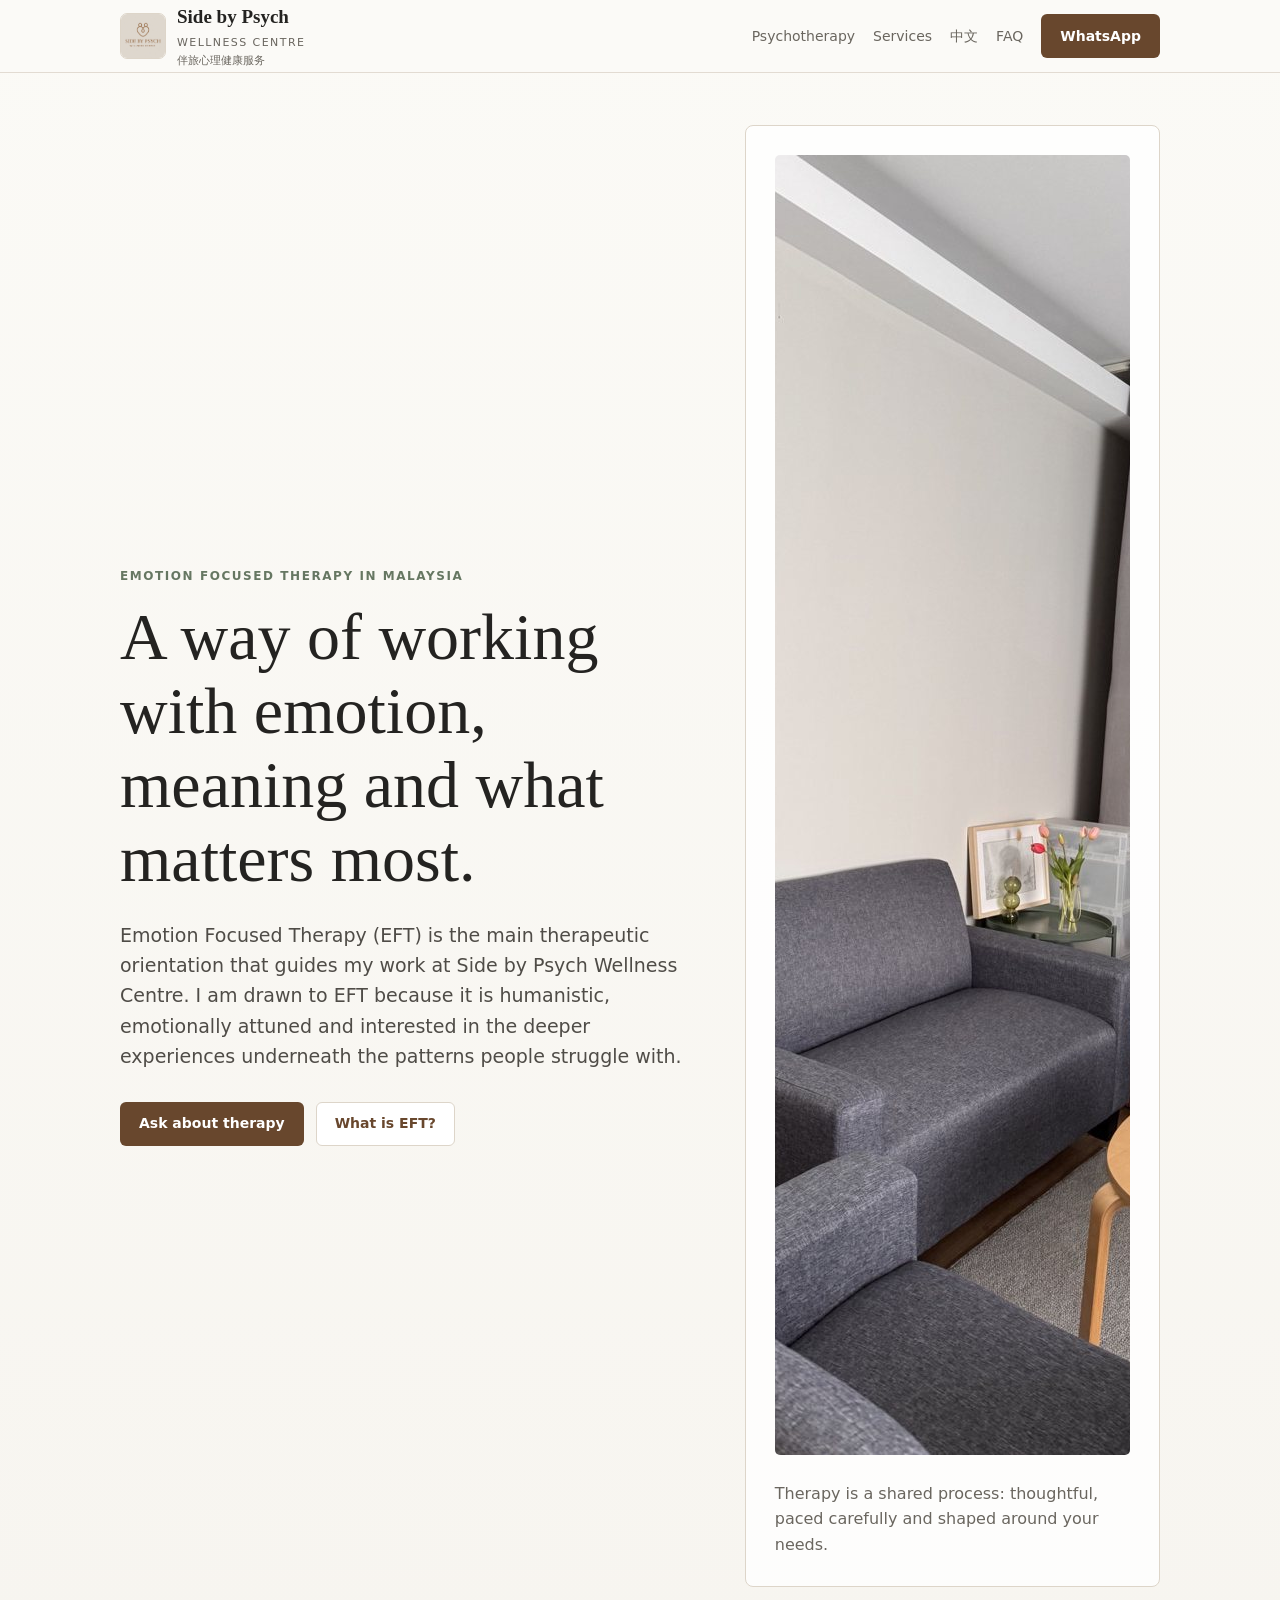
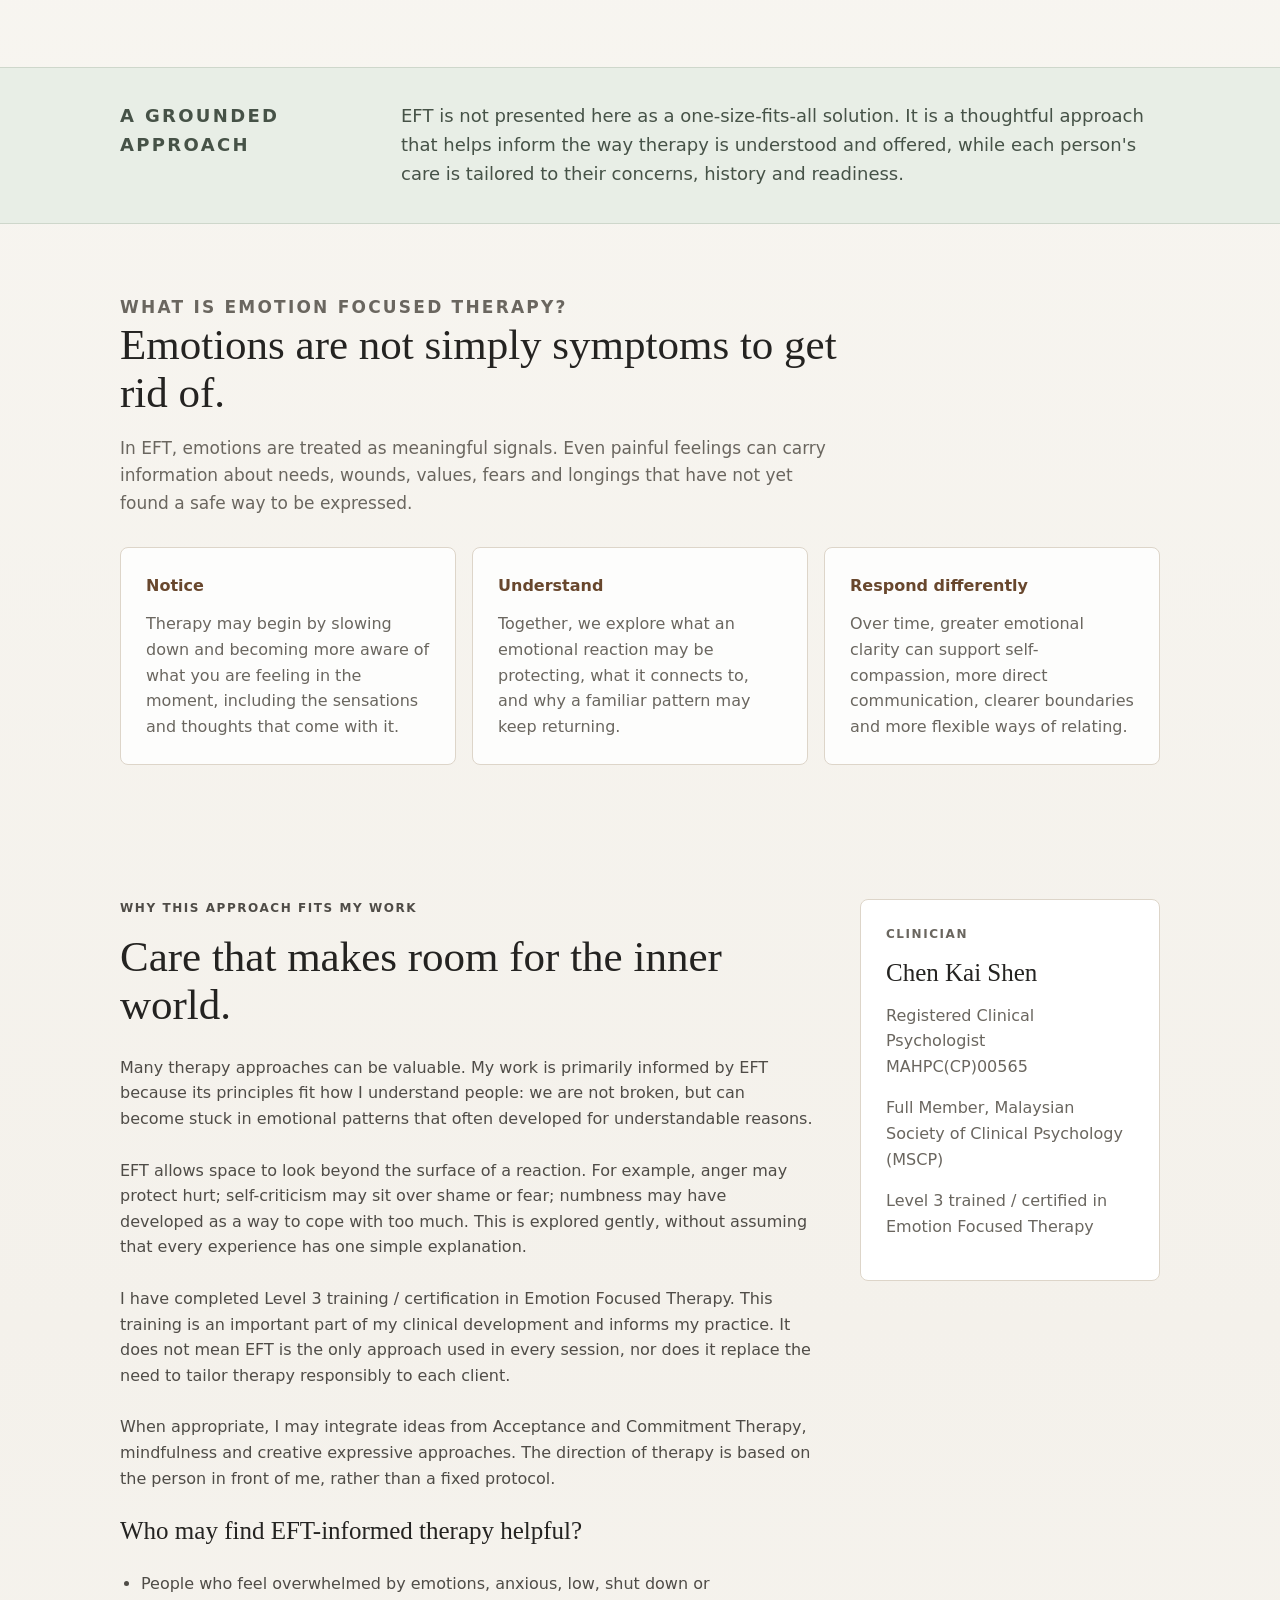
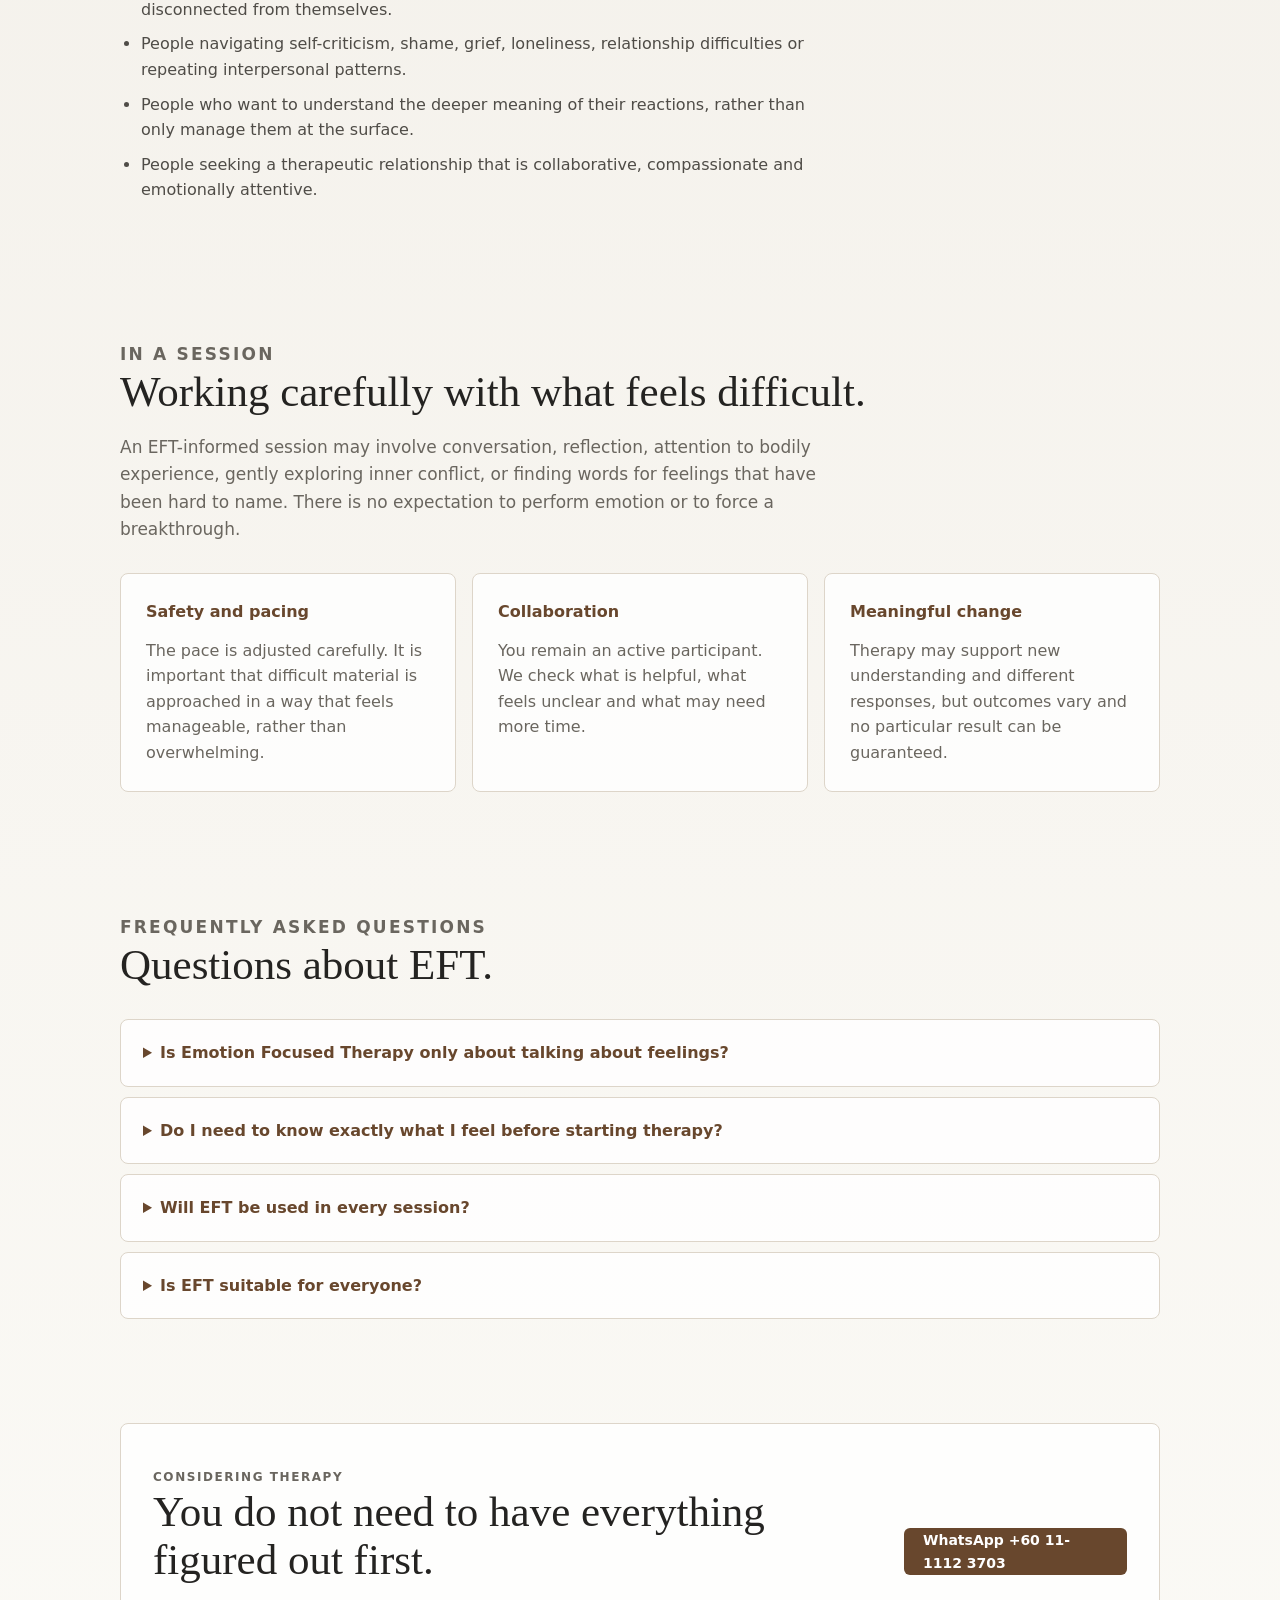
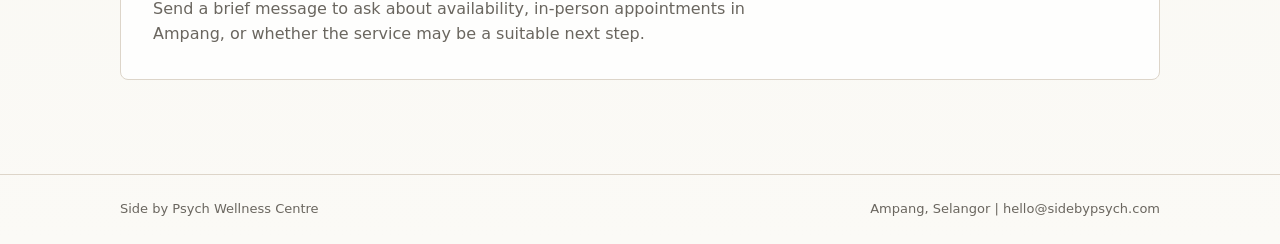
==== emotion-focused-therapy-malaysia.html @ 77bda3b0 "Publish focused EFT and psychotherapy pages" ====
<!doctype html>
<html lang="en-MY">
<head>
  <meta charset="utf-8">
  <meta name="viewport" content="width=device-width, initial-scale=1">
  <title>Emotion Focused Therapy in Malaysia | Side by Psych</title>
  <meta name="description" content="Learn about Emotion Focused Therapy (EFT), the main therapeutic orientation at Side by Psych Wellness Centre in Ampang, Malaysia.">
  <meta name="robots" content="index,follow,max-image-preview:large,max-snippet:-1">
  <link rel="canonical" href="https://sidebypsych.com/emotion-focused-therapy-malaysia.html">
  <link rel="alternate" hreflang="en-MY" href="https://sidebypsych.com/emotion-focused-therapy-malaysia.html">
  <link rel="alternate" hreflang="zh-Hans-MY" href="https://sidebypsych.com/mandarin.html">
  <link rel="alternate" hreflang="x-default" href="https://sidebypsych.com/emotion-focused-therapy-malaysia.html">
  <link rel="icon" type="image/png" sizes="32x32" href="/assets/favicon-32.png">
  <link rel="stylesheet" href="/assets/resource-pages.css">
  <meta property="og:type" content="website">
  <meta property="og:title" content="Emotion Focused Therapy in Malaysia | Side by Psych">
  <meta property="og:description" content="A client-friendly introduction to Emotion Focused Therapy at Side by Psych Wellness Centre.">
  <meta property="og:url" content="https://sidebypsych.com/emotion-focused-therapy-malaysia.html">
  <meta property="og:image" content="https://sidebypsych.com/assets/therapy-room.jpg">
  <script type="application/ld+json">
  {"@context":"https://schema.org","@type":"WebPage","name":"Emotion Focused Therapy in Malaysia | Side by Psych","url":"https://sidebypsych.com/emotion-focused-therapy-malaysia.html","about":{"@type":"Thing","name":"Emotion Focused Therapy"},"author":{"@type":"Person","name":"Chen Kai Shen","jobTitle":"Registered Clinical Psychologist"},"publisher":{"@id":"https://sidebypsych.com/#business"}}
  </script>
</head>
<body>
  <header class="site-header"><nav class="nav" aria-label="Main navigation"><a class="brand" href="/" aria-label="Side by Psych Wellness Centre home"><img src="/assets/logo.jpg" alt="Side by Psych Wellness Centre logo" width="900" height="900"><span class="brand-copy"><strong>Side by Psych</strong><span>Wellness Centre</span><em>伴旅心理健康服务</em></span></a><div class="nav-links"><a href="/psychotherapy-ampang.html">Psychotherapy</a><a href="/">Services</a><a class="language-link" href="/mandarin.html" lang="zh-Hans">中文</a><a href="#faq">FAQ</a><a class="button button-primary" href="https://wa.me/601111123703">WhatsApp</a></div></nav></header>
  <main>
    <section class="section hero"><div><p class="eyebrow">Emotion Focused Therapy in Malaysia</p><h1>A way of working with emotion, meaning and what matters most.</h1><p class="lead">Emotion Focused Therapy (EFT) is the main therapeutic orientation that guides my work at Side by Psych Wellness Centre. I am drawn to EFT because it is humanistic, emotionally attuned and interested in the deeper experiences underneath the patterns people struggle with.</p><div class="hero-actions"><a class="button button-primary" href="https://wa.me/601111123703">Ask about therapy</a><a class="button button-secondary" href="#what-is-eft">What is EFT?</a></div></div><aside class="hero-card"><img src="/assets/therapy-room.jpg" alt="Private room for Emotion Focused Therapy appointments in Ampang" width="975" height="1300"><p>Therapy is a shared process: thoughtful, paced carefully and shaped around your needs.</p></aside></section>
    <section class="band"><div class="band-inner"><p class="eyebrow">A grounded approach</p><p>EFT is not presented here as a one-size-fits-all solution. It is a thoughtful approach that helps inform the way therapy is understood and offered, while each person's care is tailored to their concerns, history and readiness.</p></div></section>
    <section class="section" id="what-is-eft"><div class="section-head"><p class="eyebrow">What is Emotion Focused Therapy?</p><h2>Emotions are not simply symptoms to get rid of.</h2><p>In EFT, emotions are treated as meaningful signals. Even painful feelings can carry information about needs, wounds, values, fears and longings that have not yet found a safe way to be expressed.</p></div><div class="grid"><article class="detail-card"><strong>Notice</strong><p>Therapy may begin by slowing down and becoming more aware of what you are feeling in the moment, including the sensations and thoughts that come with it.</p></article><article class="detail-card"><strong>Understand</strong><p>Together, we explore what an emotional reaction may be protecting, what it connects to, and why a familiar pattern may keep returning.</p></article><article class="detail-card"><strong>Respond differently</strong><p>Over time, greater emotional clarity can support self-compassion, more direct communication, clearer boundaries and more flexible ways of relating.</p></article></div></section>
    <section class="section"><div class="content"><div class="content-main"><div><p class="eyebrow">Why this approach fits my work</p><h2>Care that makes room for the inner world.</h2></div><p>Many therapy approaches can be valuable. My work is primarily informed by EFT because its principles fit how I understand people: we are not broken, but can become stuck in emotional patterns that often developed for understandable reasons.</p><p>EFT allows space to look beyond the surface of a reaction. For example, anger may protect hurt; self-criticism may sit over shame or fear; numbness may have developed as a way to cope with too much. This is explored gently, without assuming that every experience has one simple explanation.</p><p>I have completed Level 3 training / certification in Emotion Focused Therapy. This training is an important part of my clinical development and informs my practice. It does not mean EFT is the only approach used in every session, nor does it replace the need to tailor therapy responsibly to each client.</p><p>When appropriate, I may integrate ideas from Acceptance and Commitment Therapy, mindfulness and creative expressive approaches. The direction of therapy is based on the person in front of me, rather than a fixed protocol.</p><h3>Who may find EFT-informed therapy helpful?</h3><ul><li>People who feel overwhelmed by emotions, anxious, low, shut down or disconnected from themselves.</li><li>People navigating self-criticism, shame, grief, loneliness, relationship difficulties or repeating interpersonal patterns.</li><li>People who want to understand the deeper meaning of their reactions, rather than only manage them at the surface.</li><li>People seeking a therapeutic relationship that is collaborative, compassionate and emotionally attentive.</li></ul></div><aside class="side-note"><p class="eyebrow">Clinician</p><h3>Chen Kai Shen</h3><p>Registered Clinical Psychologist<br>MAHPC(CP)00565</p><p>Full Member, Malaysian Society of Clinical Psychology (MSCP)</p><p>Level 3 trained / certified in Emotion Focused Therapy</p></aside></div></section>
    <section class="section"><div class="section-head"><p class="eyebrow">In a session</p><h2>Working carefully with what feels difficult.</h2><p>An EFT-informed session may involve conversation, reflection, attention to bodily experience, gently exploring inner conflict, or finding words for feelings that have been hard to name. There is no expectation to perform emotion or to force a breakthrough.</p></div><div class="grid"><article class="detail-card"><strong>Safety and pacing</strong><p>The pace is adjusted carefully. It is important that difficult material is approached in a way that feels manageable, rather than overwhelming.</p></article><article class="detail-card"><strong>Collaboration</strong><p>You remain an active participant. We check what is helpful, what feels unclear and what may need more time.</p></article><article class="detail-card"><strong>Meaningful change</strong><p>Therapy may support new understanding and different responses, but outcomes vary and no particular result can be guaranteed.</p></article></div></section>
    <section class="section" id="faq"><div class="section-head"><p class="eyebrow">Frequently asked questions</p><h2>Questions about EFT.</h2></div><div class="faq-list"><details class="faq-item"><summary>Is Emotion Focused Therapy only about talking about feelings?</summary><p>No. EFT is not about simply expressing emotion. It involves understanding emotional patterns, their meaning and the needs or experiences beneath them, then working with them carefully in a therapeutic relationship.</p></details><details class="faq-item"><summary>Do I need to know exactly what I feel before starting therapy?</summary><p>No. Many people come to therapy because their inner experience feels confusing, numb, intense or difficult to explain. We can begin from there.</p></details><details class="faq-item"><summary>Will EFT be used in every session?</summary><p>EFT is the main orientation that guides my work, but therapy is tailored to each person. Other approaches, including ACT, mindfulness and creative expressive work, may be integrated where they are clinically appropriate.</p></details><details class="faq-item"><summary>Is EFT suitable for everyone?</summary><p>No approach is a perfect fit for every person or concern. An initial conversation can help clarify what support you are looking for and whether this service may be suitable.</p></details></div></section>
    <section class="section"><div class="contact-card"><div><p class="eyebrow">Considering therapy</p><h2>You do not need to have everything figured out first.</h2><p>Send a brief message to ask about availability, in-person appointments in Ampang, or whether the service may be a suitable next step.</p></div><a class="button button-primary" href="https://wa.me/601111123703">WhatsApp +60 11-1112 3703</a></div></section>
  </main>
  <footer><div class="footer-inner"><span>Side by Psych Wellness Centre</span><span>Ampang, Selangor | hello@sidebypsych.com</span></div></footer>
</body>
</html>
---- assets/resource-pages.css ----
:root {
  --ink: #242321;
  --muted: #6a665f;
  --line: #ddd5c9;
  --paper: #fbfaf6;
  --soft: #f1eee7;
  --brand: #9a6a3d;
  --brand-dark: #68472d;
  --sage: #667762;
  --sage-soft: #e8eee6;
  --white: #fff;
}

* { box-sizing: border-box; }
html { scroll-behavior: smooth; }
body {
  margin: 0;
  color: var(--ink);
  background: linear-gradient(180deg, #fbfaf6 0%, #f4f1eb 58%, #fbfaf6 100%);
  font-family: Inter, ui-sans-serif, system-ui, -apple-system, BlinkMacSystemFont, "Segoe UI", sans-serif;
  line-height: 1.6;
}
a { color: inherit; text-decoration: none; }
.site-header {
  position: sticky; top: 0; z-index: 10;
  border-bottom: 1px solid rgba(222, 216, 205, .88);
  background: rgba(251, 250, 247, .94); backdrop-filter: blur(16px);
}
.nav, .section, .footer-inner { width: min(1040px, calc(100% - 32px)); margin: 0 auto; }
.nav { min-height: 72px; display: flex; align-items: center; justify-content: space-between; gap: 20px; }
.brand { display: flex; align-items: center; gap: 11px; min-width: 0; }
.brand img { width: 46px; height: 46px; object-fit: cover; border-radius: 7px; border: 1px solid var(--line); }
.brand-copy { display: grid; gap: 1px; }
.brand-copy strong, h1, h2, h3 { font-family: Georgia, "Times New Roman", serif; letter-spacing: 0; }
.brand-copy strong { font-size: 19px; white-space: nowrap; }
.brand-copy span, .brand-copy em { color: var(--muted); font-size: 11px; font-style: normal; }
.brand-copy span { letter-spacing: .13em; text-transform: uppercase; }
.nav-links { display: flex; align-items: center; gap: 18px; color: var(--muted); font-size: 14px; }
.nav-links a:hover { color: var(--brand-dark); }
.button { display: inline-flex; align-items: center; justify-content: center; min-height: 44px; padding: 0 18px; border: 1px solid transparent; border-radius: 6px; font-size: 14px; font-weight: 700; }
.button-primary { color: var(--white); background: var(--brand-dark); }
.button-secondary { color: var(--brand-dark); background: var(--white); border-color: var(--line); }
.button:focus-visible, a:focus-visible { outline: 3px solid rgba(154, 106, 61, .32); outline-offset: 3px; }
.hero { padding: 72px 0 52px; display: grid; grid-template-columns: minmax(0, 1fr) minmax(280px, .72fr); gap: 48px; align-items: center; }
.eyebrow { margin: 0 0 14px; color: var(--sage); font-size: 12px; font-weight: 800; letter-spacing: .13em; text-transform: uppercase; }
h1, h2, h3 { margin: 0; line-height: 1.12; font-weight: 500; }
h1 { font-size: clamp(42px, 6vw, 66px); max-width: 760px; }
h2 { font-size: clamp(30px, 4vw, 43px); }
h3 { font-size: 25px; }
.lead { max-width: 700px; margin: 24px 0 0; color: #4f4c47; font-size: 19px; }
.hero-actions { display: flex; flex-wrap: wrap; gap: 12px; margin-top: 30px; }
.hero-card, .detail-card, .faq-item, .contact-card { border: 1px solid var(--line); border-radius: 8px; background: rgba(255, 255, 255, .83); }
.hero-card { padding: 29px; }
.hero-card img { width: 100%; aspect-ratio: 4 / 3; object-fit: cover; border-radius: 5px; }
.hero-card p { margin: 18px 0 0; color: var(--muted); }
.section { padding: 52px 0; }
.section-head { max-width: 760px; }
.section-head p { max-width: 720px; margin: 18px 0 0; color: var(--muted); font-size: 17px; }
.grid { display: grid; grid-template-columns: repeat(3, 1fr); gap: 16px; margin-top: 30px; }
.detail-card { padding: 25px; }
.detail-card p { margin: 13px 0 0; color: var(--muted); }
.detail-card strong { color: var(--brand-dark); }
.band { margin-top: 28px; padding: 34px; background: var(--sage-soft); border-top: 1px solid rgba(102, 119, 98, .2); border-bottom: 1px solid rgba(102, 119, 98, .2); }
.band-inner { width: min(1040px, calc(100% - 32px)); margin: 0 auto; display: grid; grid-template-columns: .5fr 1.5fr; gap: 28px; align-items: start; }
.band-inner p { margin: 0; color: #465247; font-size: 18px; }
.content { display: grid; grid-template-columns: minmax(0, 1fr) 300px; gap: 46px; margin-top: 30px; }
.content-main > * + * { margin-top: 26px; }
.content-main p, .content-main li { color: #4f4c47; }
.content-main ul { padding-left: 21px; }
.content-main li + li { margin-top: 9px; }
.side-note { align-self: start; position: sticky; top: 102px; padding: 25px; background: #fff; border: 1px solid var(--line); border-radius: 8px; }
.side-note p { color: var(--muted); }
.faq-list { margin-top: 30px; display: grid; gap: 10px; }
.faq-item { padding: 20px 22px; }
.faq-item summary { cursor: pointer; font-weight: 800; color: var(--brand-dark); }
.faq-item p { margin: 14px 0 0; color: var(--muted); }
.contact-card { padding: 32px; display: flex; align-items: center; justify-content: space-between; gap: 24px; }
.contact-card p { max-width: 650px; margin: 12px 0 0; color: var(--muted); }
footer { margin-top: 42px; padding: 24px 0; border-top: 1px solid var(--line); color: var(--muted); font-size: 13px; }
.footer-inner { display: flex; justify-content: space-between; gap: 15px; }
@media (max-width: 760px) {
  .nav { min-height: 66px; }
  .nav-links a:not(.language-link):not(.button) { display: none; }
  .nav-links { gap: 10px; }
  .nav-links .button { min-height: 38px; padding: 0 12px; }
  .brand-copy span, .brand-copy em { display: none; }
  .hero, .content, .band-inner { grid-template-columns: 1fr; gap: 26px; }
  .hero { padding-top: 45px; }
  .grid { grid-template-columns: 1fr; }
  .side-note { position: static; }
  .contact-card, .footer-inner { align-items: flex-start; flex-direction: column; }
}
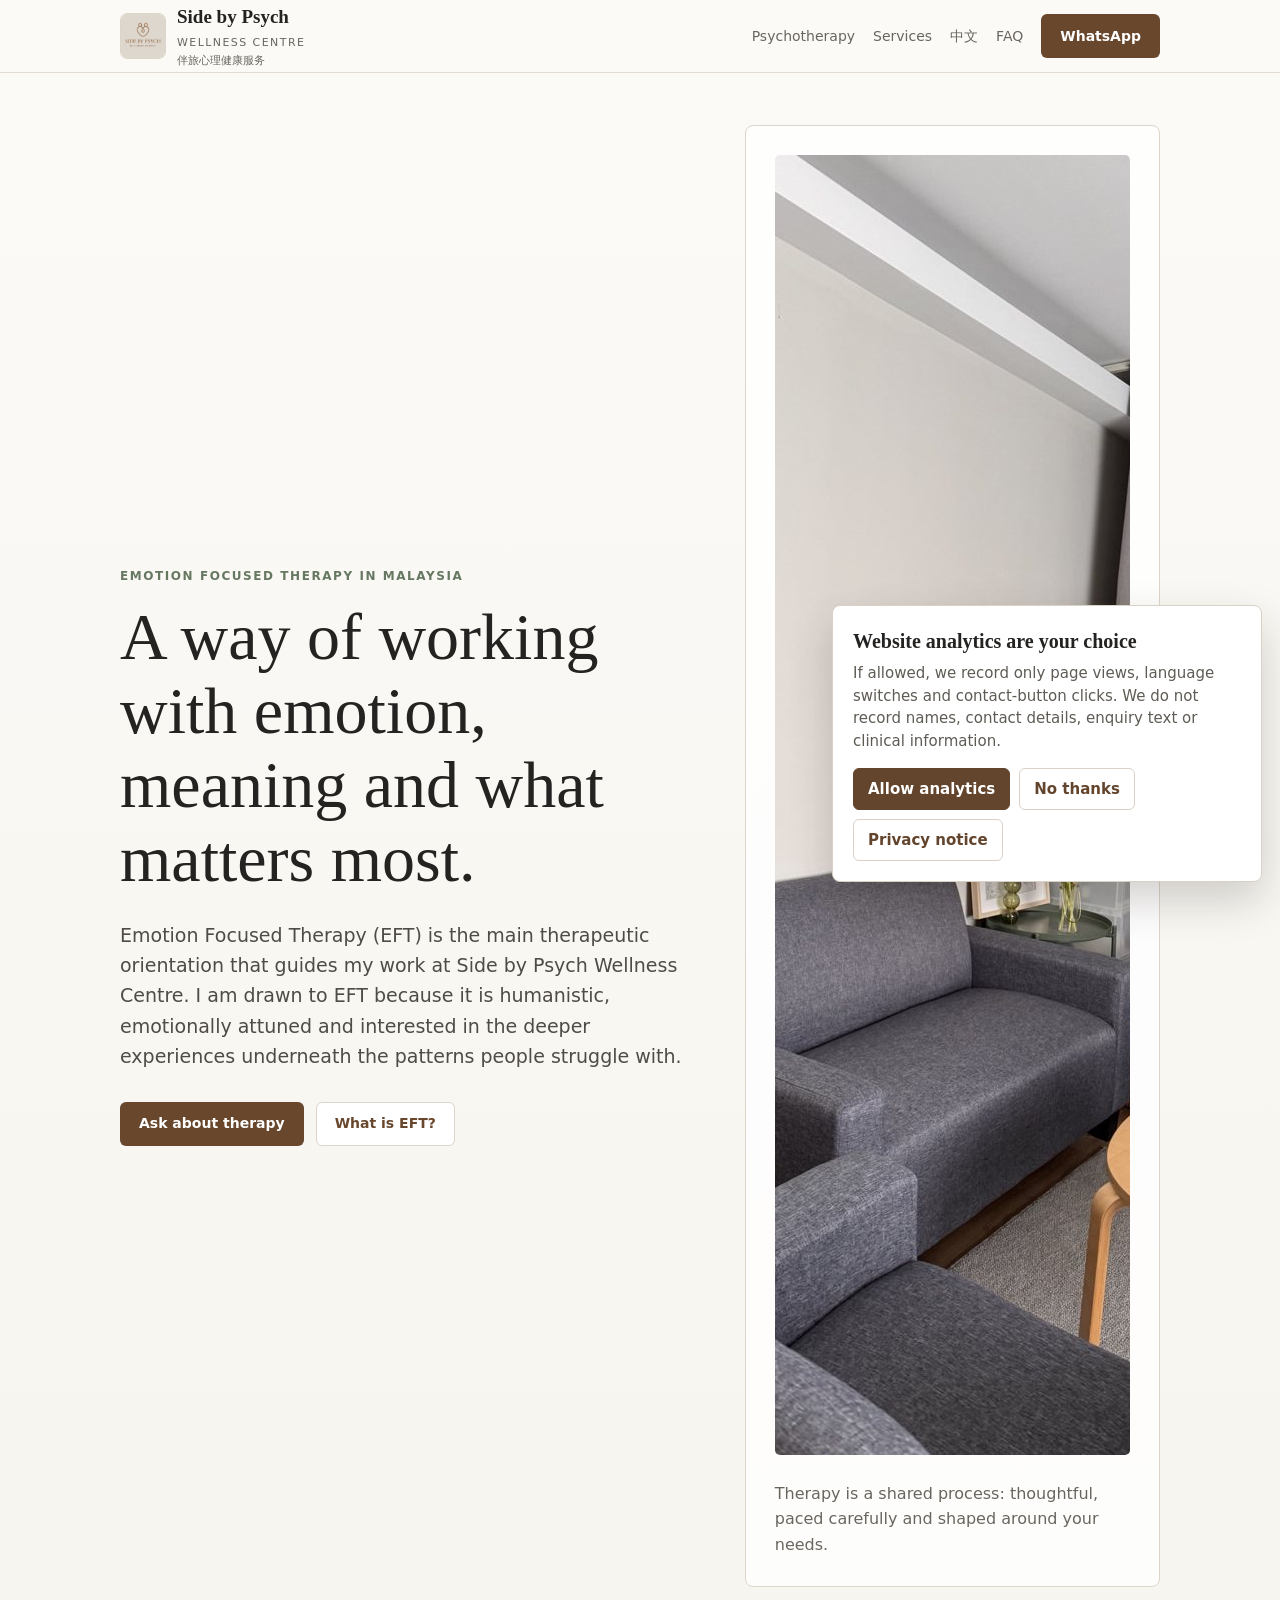
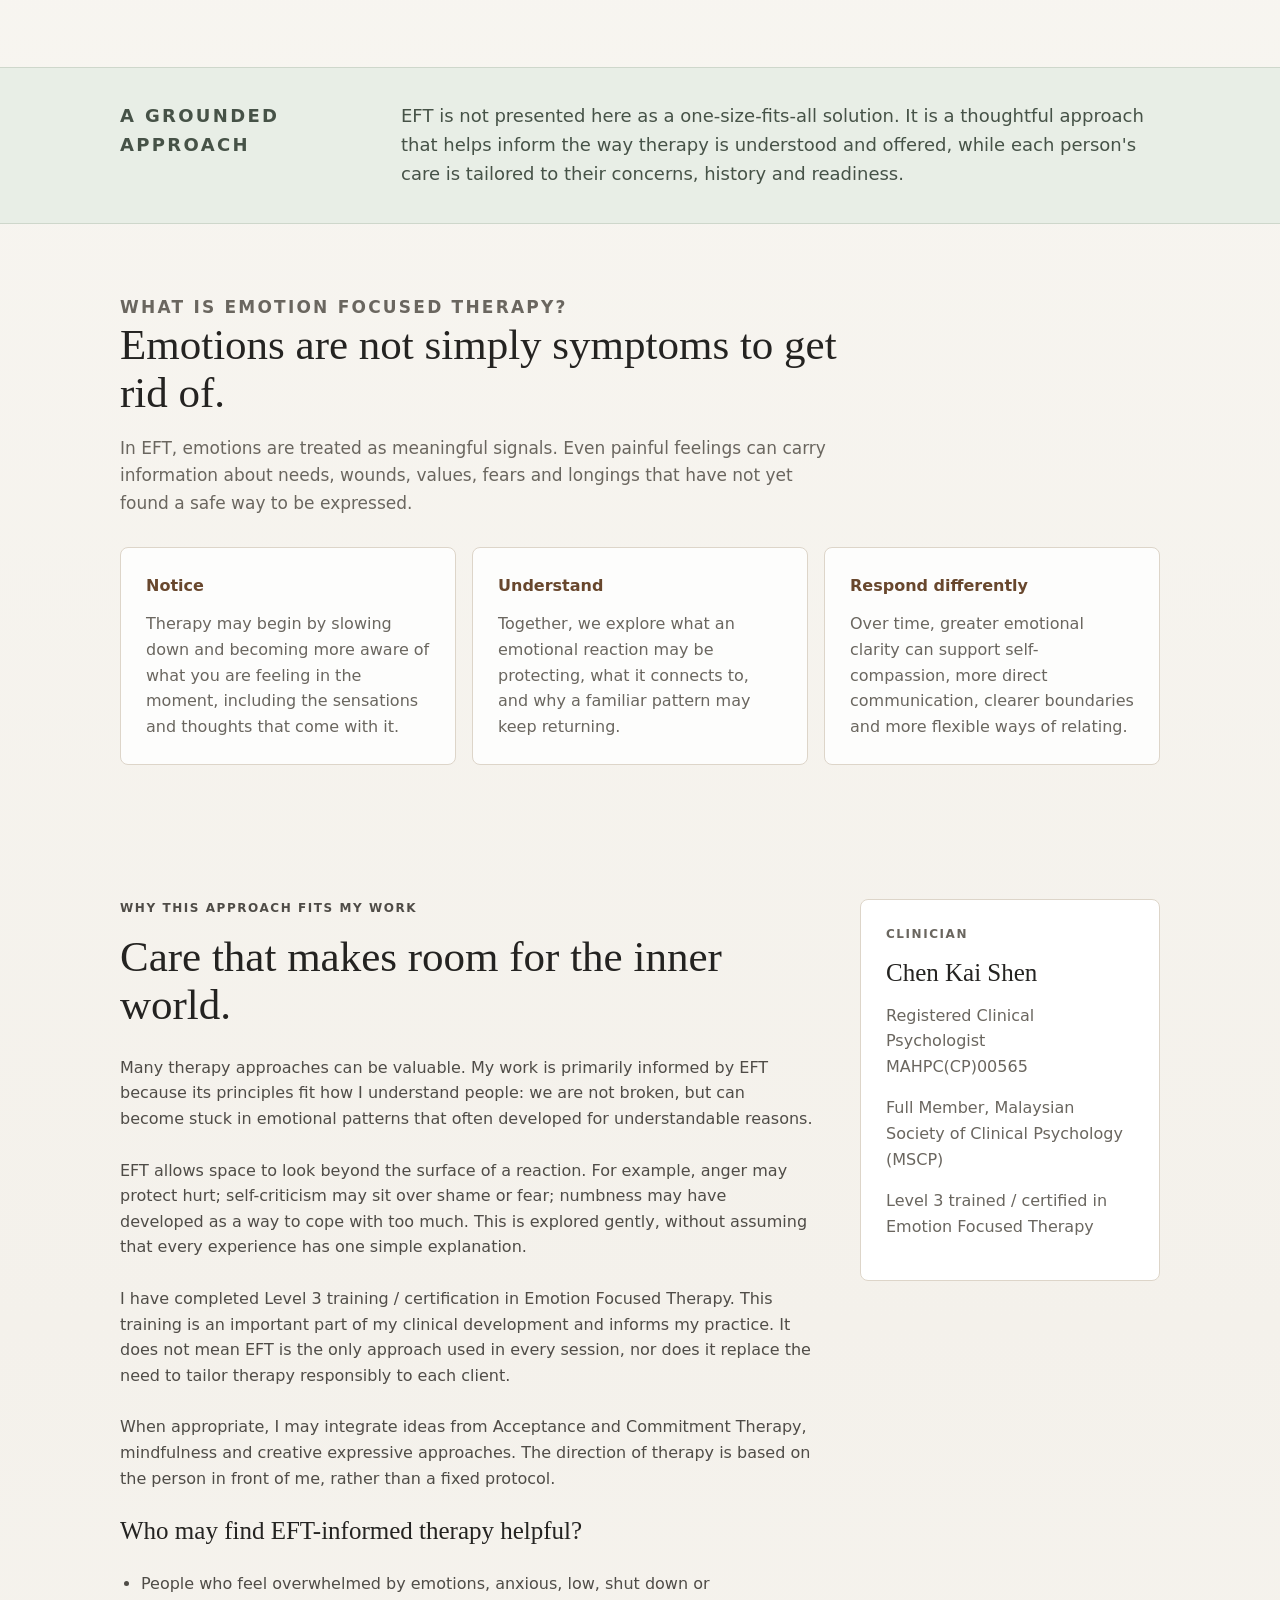
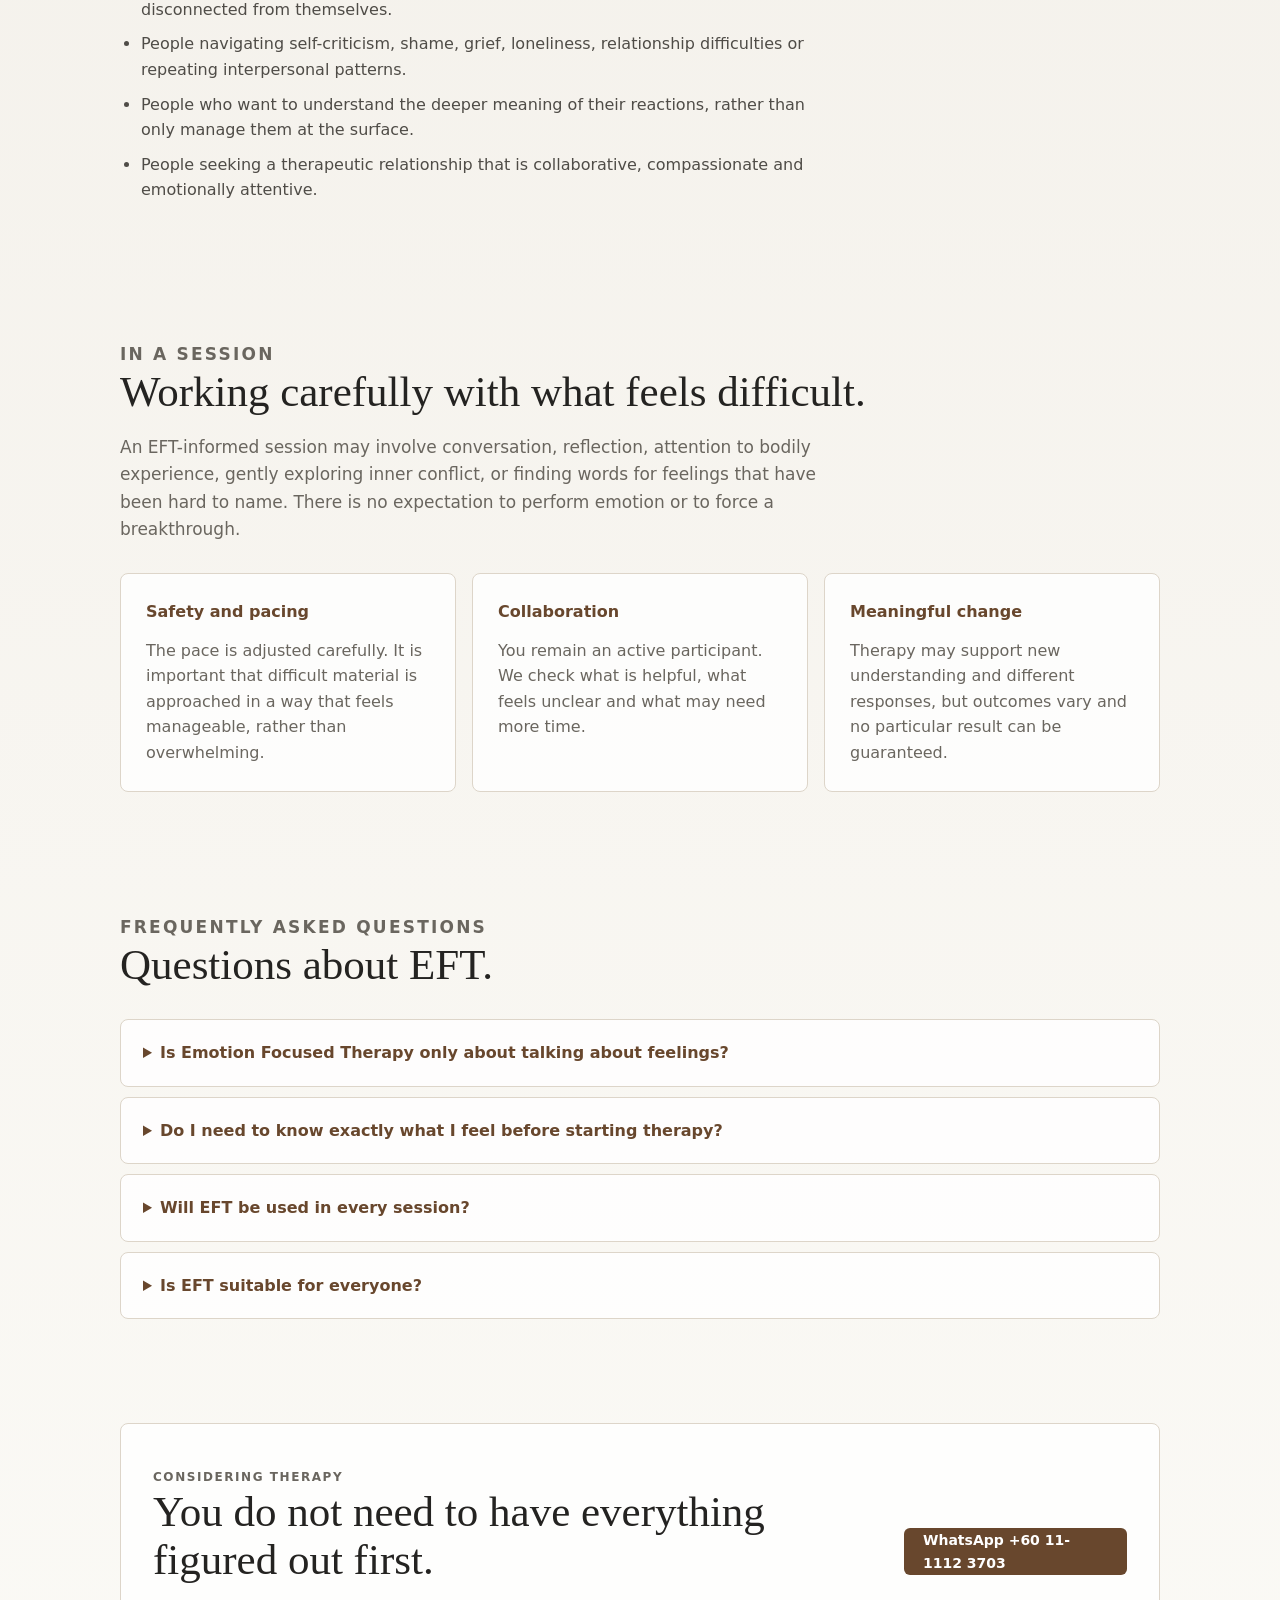
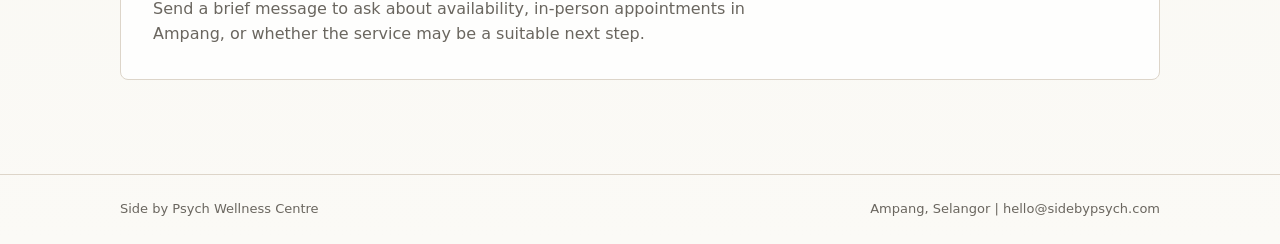
==== commit 132cf913: "Add consent-based enquiry measurement to all website pages" ====
--- a/emotion-focused-therapy-malaysia.html
+++ b/emotion-focused-therapy-malaysia.html
@@ -33,5 +33,6 @@
     <section class="section"><div class="contact-card"><div><p class="eyebrow">Considering therapy</p><h2>You do not need to have everything figured out first.</h2><p>Send a brief message to ask about availability, in-person appointments in Ampang, or whether the service may be a suitable next step.</p></div><a class="button button-primary" href="https://wa.me/601111123703">WhatsApp +60 11-1112 3703</a></div></section>
   </main>
   <footer><div class="footer-inner"><span>Side by Psych Wellness Centre</span><span>Ampang, Selangor | hello@sidebypsych.com</span></div></footer>
+  <script src="/assets/site-analytics.js?v=20260918" data-measurement-id="G-9S9P15LX9G" defer></script>
 </body>
 </html>
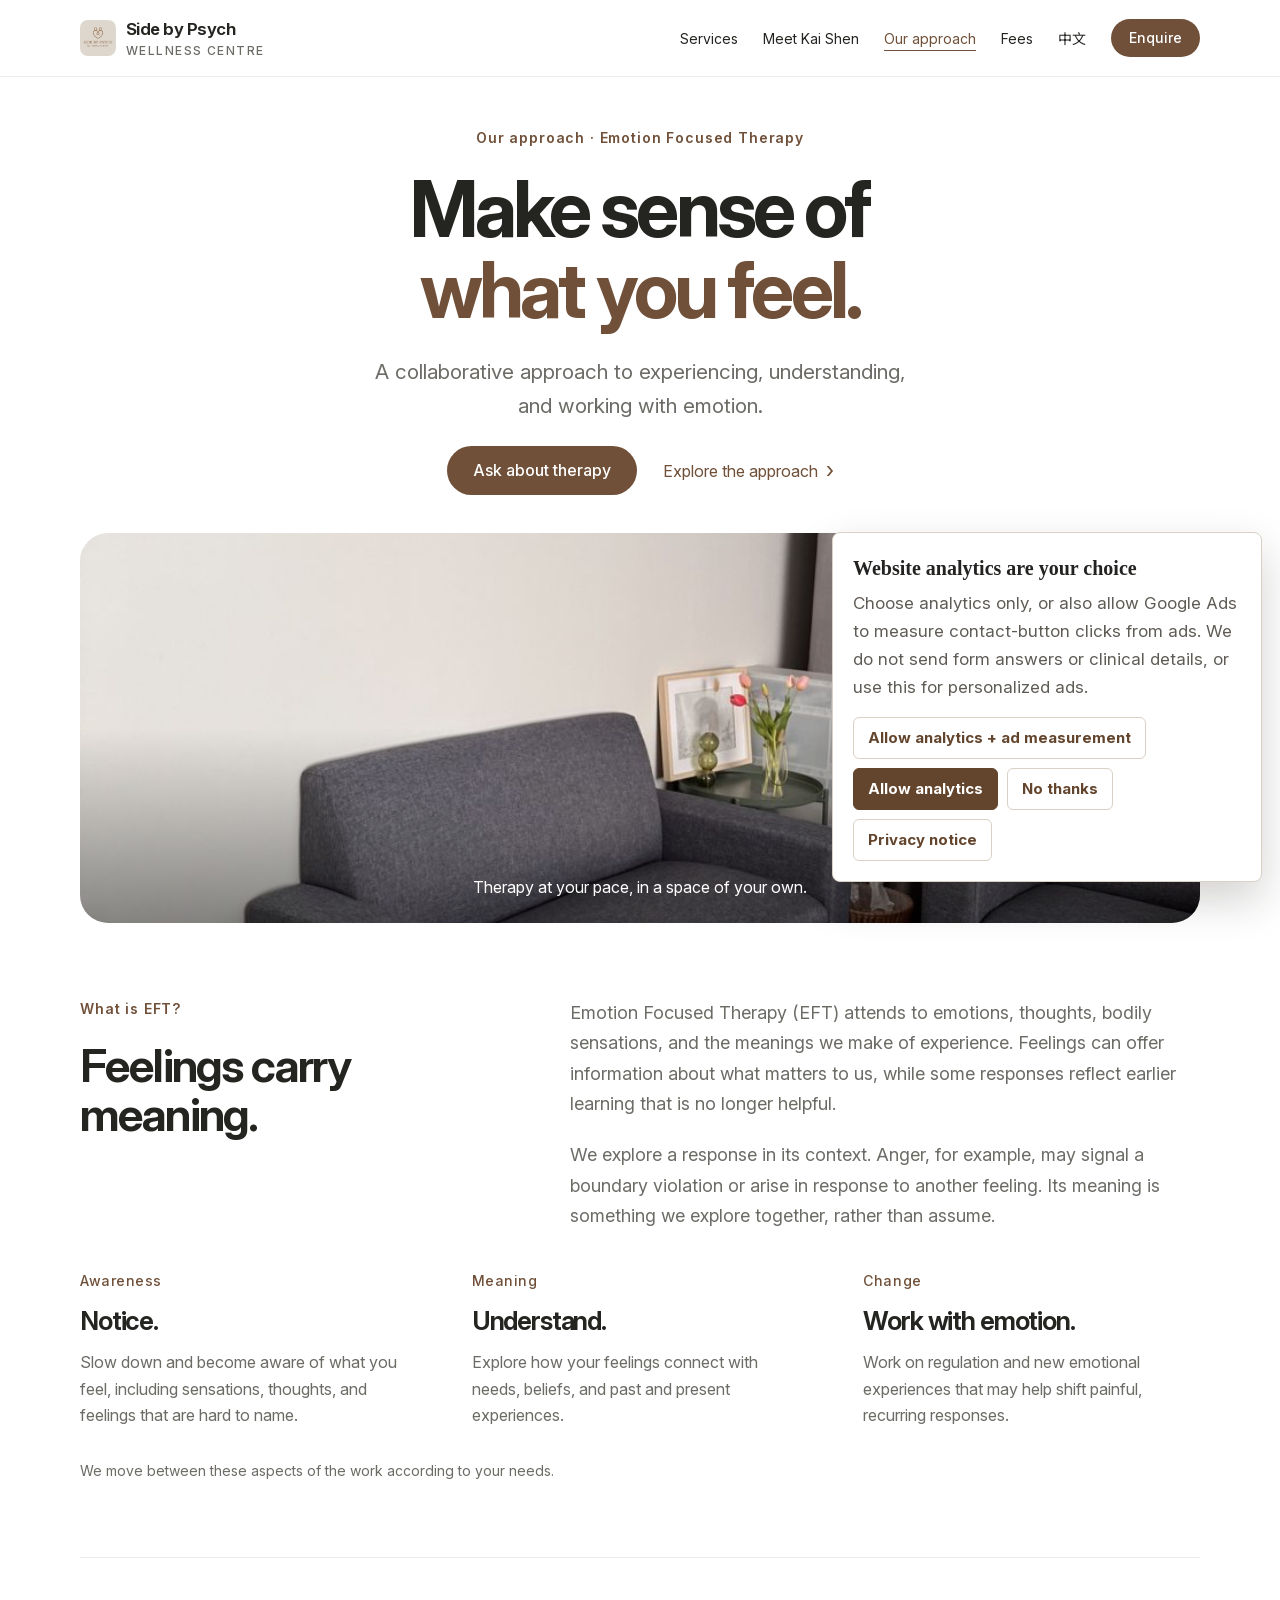
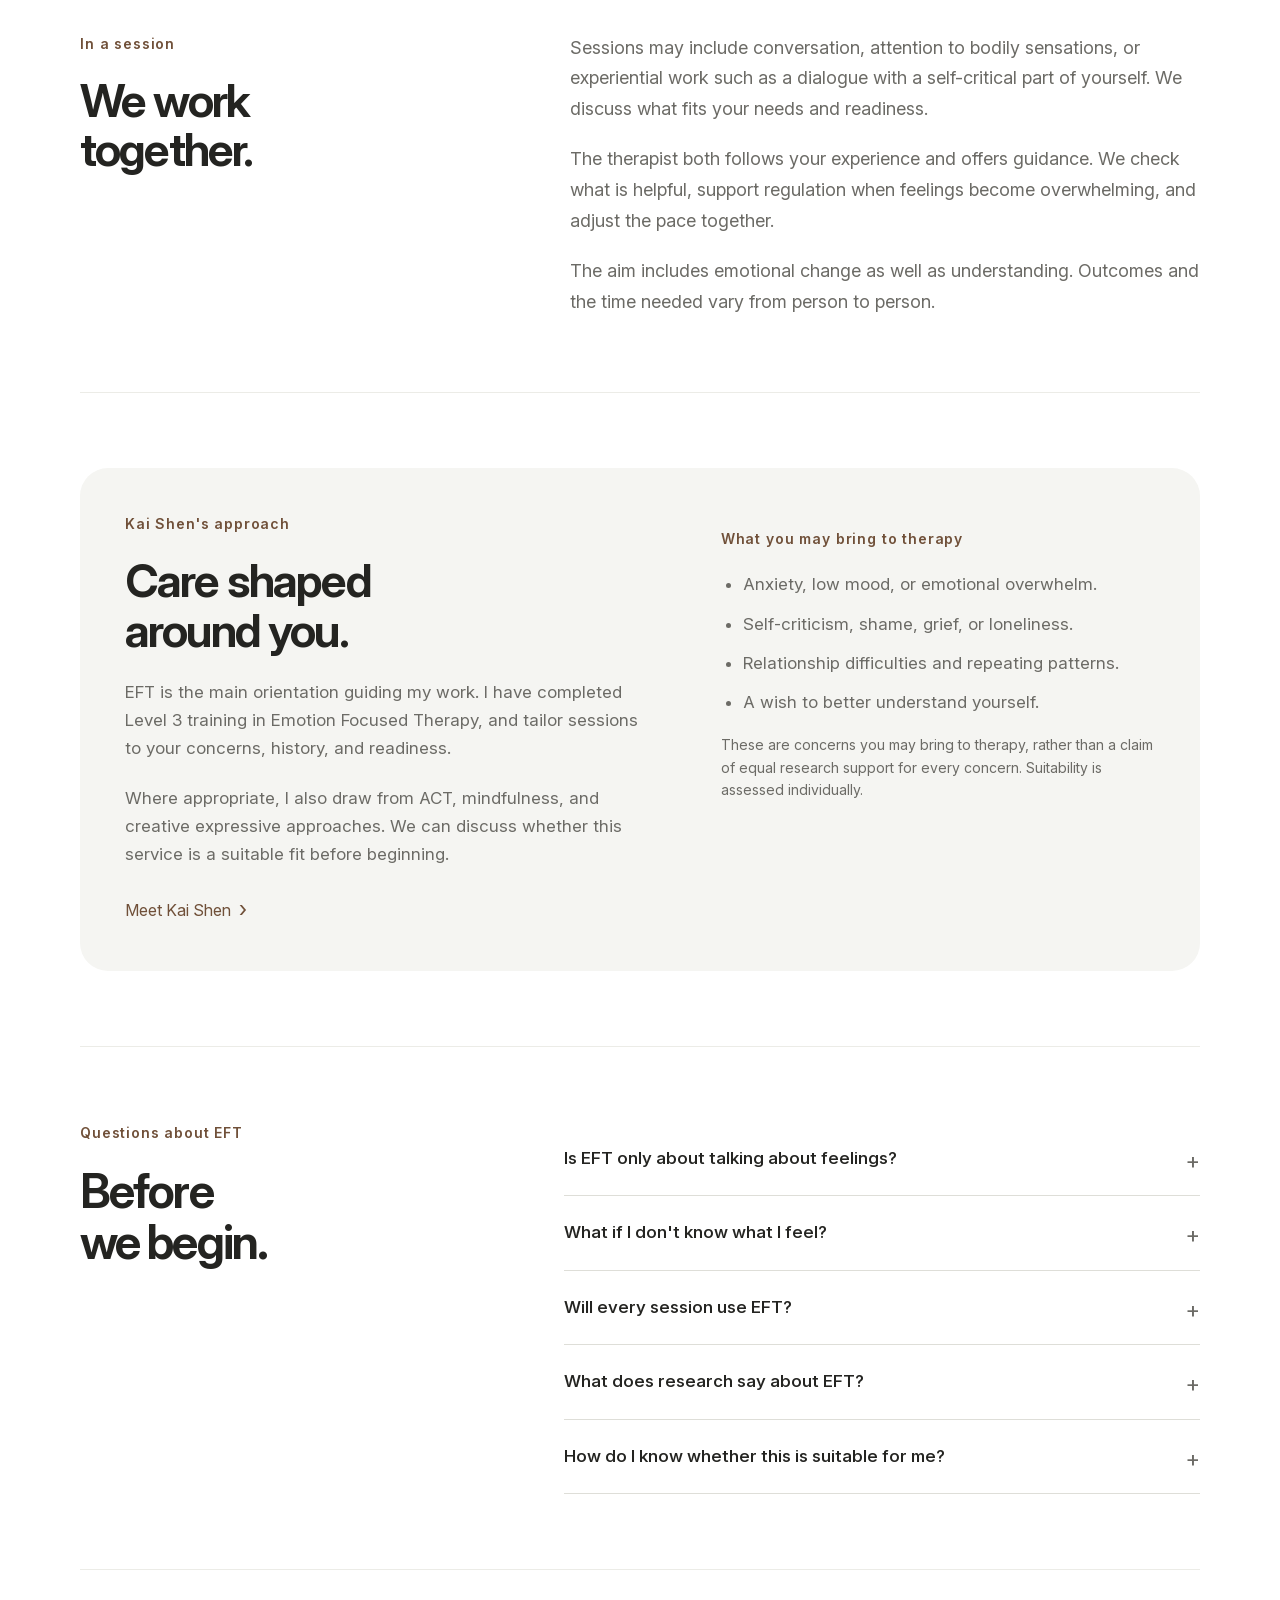
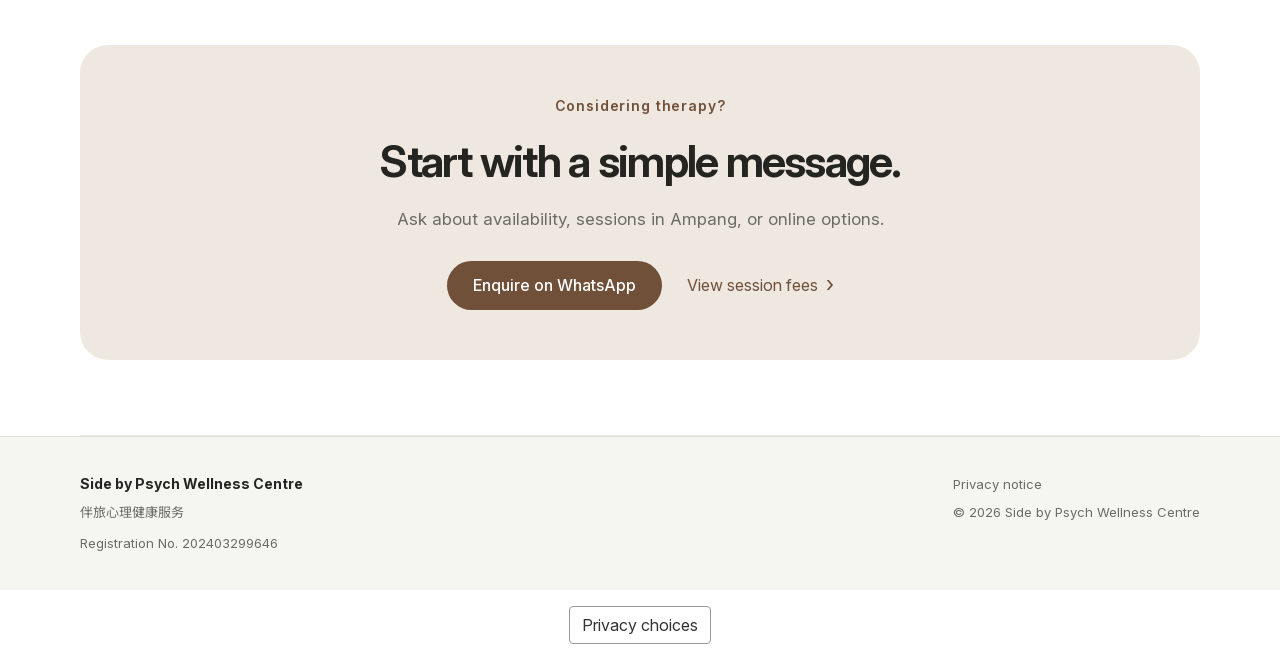
==== commit 56bf6ec5: "Publish approved Side by Psych redesign with reviewed EFT copy and working enquiries" ====
--- a/emotion-focused-therapy-malaysia.html
+++ b/emotion-focused-therapy-malaysia.html
@@ -1,38 +1,24 @@
 <!doctype html>
 <html lang="en-MY">
 <head>
-  <meta charset="utf-8">
-  <meta name="viewport" content="width=device-width, initial-scale=1">
+  <meta charset="utf-8"><meta name="viewport" content="width=device-width, initial-scale=1">
+  <meta name="robots" content="index,follow,max-image-preview:large">
   <title>Emotion Focused Therapy in Malaysia | Side by Psych</title>
-  <meta name="description" content="Learn about Emotion Focused Therapy (EFT), the main therapeutic orientation at Side by Psych Wellness Centre in Ampang, Malaysia.">
-  <meta name="robots" content="index,follow,max-image-preview:large,max-snippet:-1">
-  <link rel="canonical" href="https://sidebypsych.com/emotion-focused-therapy-malaysia.html">
-  <link rel="alternate" hreflang="en-MY" href="https://sidebypsych.com/emotion-focused-therapy-malaysia.html">
-  <link rel="alternate" hreflang="zh-Hans-MY" href="https://sidebypsych.com/mandarin.html">
-  <link rel="alternate" hreflang="x-default" href="https://sidebypsych.com/emotion-focused-therapy-malaysia.html">
-  <link rel="icon" type="image/png" sizes="32x32" href="/assets/favicon-32.png">
-  <link rel="stylesheet" href="/assets/resource-pages.css">
-  <meta property="og:type" content="website">
-  <meta property="og:title" content="Emotion Focused Therapy in Malaysia | Side by Psych">
-  <meta property="og:description" content="A client-friendly introduction to Emotion Focused Therapy at Side by Psych Wellness Centre.">
-  <meta property="og:url" content="https://sidebypsych.com/emotion-focused-therapy-malaysia.html">
-  <meta property="og:image" content="https://sidebypsych.com/assets/therapy-room.jpg">
-  <script type="application/ld+json">
-  {"@context":"https://schema.org","@type":"WebPage","name":"Emotion Focused Therapy in Malaysia | Side by Psych","url":"https://sidebypsych.com/emotion-focused-therapy-malaysia.html","about":{"@type":"Thing","name":"Emotion Focused Therapy"},"author":{"@type":"Person","name":"Chen Kai Shen","jobTitle":"Registered Clinical Psychologist"},"publisher":{"@id":"https://sidebypsych.com/#business"}}
-  </script>
-</head>
+  <meta name="description" content="How Emotion Focused Therapy informs psychotherapy at Side by Psych in Ampang and online across Malaysia.">
+  <link rel="icon" href="assets/favicon-32.png"><link rel="preload" href="assets/fonts/inter-variable.woff2" as="font" type="font/woff2" crossorigin><link rel="stylesheet" href="assets/fonts/brand-fonts.css?v=20261008-inter"><link rel="stylesheet" href="styles.css?v=20261008-inter">
+  <script src="site.js?v=20261008" defer></script><script src="assets/site-analytics.js?v=20261008" data-measurement-id="G-9S9P15LX9G" defer></script>
+<link rel="canonical" href="https://sidebypsych.com/emotion-focused-therapy-malaysia.html"><meta name="theme-color" content="#79634f"><meta property="og:type" content="website"><meta property="og:site_name" content="Side by Psych Wellness Centre"><meta property="og:title" content="Emotion Focused Therapy in Malaysia | Side by Psych"><meta property="og:description" content="How Emotion Focused Therapy informs psychotherapy at Side by Psych in Ampang and online across Malaysia."><meta property="og:url" content="https://sidebypsych.com/emotion-focused-therapy-malaysia.html"><meta property="og:image" content="https://sidebypsych.com/assets/hero-room.jpg"><meta name="twitter:card" content="summary_large_image"><link rel="manifest" href="site.webmanifest"></head>
 <body>
-  <header class="site-header"><nav class="nav" aria-label="Main navigation"><a class="brand" href="/" aria-label="Side by Psych Wellness Centre home"><img src="/assets/logo.jpg" alt="Side by Psych Wellness Centre logo" width="900" height="900"><span class="brand-copy"><strong>Side by Psych</strong><span>Wellness Centre</span><em>伴旅心理健康服务</em></span></a><div class="nav-links"><a href="/psychotherapy-ampang.html">Psychotherapy</a><a href="/">Services</a><a class="language-link" href="/mandarin.html" lang="zh-Hans">中文</a><a href="#faq">FAQ</a><a class="button button-primary" href="https://wa.me/601111123703">WhatsApp</a></div></nav></header>
-  <main>
-    <section class="section hero"><div><p class="eyebrow">Emotion Focused Therapy in Malaysia</p><h1>A way of working with emotion, meaning and what matters most.</h1><p class="lead">Emotion Focused Therapy (EFT) is the main therapeutic orientation that guides my work at Side by Psych Wellness Centre. I am drawn to EFT because it is humanistic, emotionally attuned and interested in the deeper experiences underneath the patterns people struggle with.</p><div class="hero-actions"><a class="button button-primary" href="https://wa.me/601111123703">Ask about therapy</a><a class="button button-secondary" href="#what-is-eft">What is EFT?</a></div></div><aside class="hero-card"><img src="/assets/therapy-room.jpg" alt="Private room for Emotion Focused Therapy appointments in Ampang" width="975" height="1300"><p>Therapy is a shared process: thoughtful, paced carefully and shaped around your needs.</p></aside></section>
-    <section class="band"><div class="band-inner"><p class="eyebrow">A grounded approach</p><p>EFT is not presented here as a one-size-fits-all solution. It is a thoughtful approach that helps inform the way therapy is understood and offered, while each person's care is tailored to their concerns, history and readiness.</p></div></section>
-    <section class="section" id="what-is-eft"><div class="section-head"><p class="eyebrow">What is Emotion Focused Therapy?</p><h2>Emotions are not simply symptoms to get rid of.</h2><p>In EFT, emotions are treated as meaningful signals. Even painful feelings can carry information about needs, wounds, values, fears and longings that have not yet found a safe way to be expressed.</p></div><div class="grid"><article class="detail-card"><strong>Notice</strong><p>Therapy may begin by slowing down and becoming more aware of what you are feeling in the moment, including the sensations and thoughts that come with it.</p></article><article class="detail-card"><strong>Understand</strong><p>Together, we explore what an emotional reaction may be protecting, what it connects to, and why a familiar pattern may keep returning.</p></article><article class="detail-card"><strong>Respond differently</strong><p>Over time, greater emotional clarity can support self-compassion, more direct communication, clearer boundaries and more flexible ways of relating.</p></article></div></section>
-    <section class="section"><div class="content"><div class="content-main"><div><p class="eyebrow">Why this approach fits my work</p><h2>Care that makes room for the inner world.</h2></div><p>Many therapy approaches can be valuable. My work is primarily informed by EFT because its principles fit how I understand people: we are not broken, but can become stuck in emotional patterns that often developed for understandable reasons.</p><p>EFT allows space to look beyond the surface of a reaction. For example, anger may protect hurt; self-criticism may sit over shame or fear; numbness may have developed as a way to cope with too much. This is explored gently, without assuming that every experience has one simple explanation.</p><p>I have completed Level 3 training / certification in Emotion Focused Therapy. This training is an important part of my clinical development and informs my practice. It does not mean EFT is the only approach used in every session, nor does it replace the need to tailor therapy responsibly to each client.</p><p>When appropriate, I may integrate ideas from Acceptance and Commitment Therapy, mindfulness and creative expressive approaches. The direction of therapy is based on the person in front of me, rather than a fixed protocol.</p><h3>Who may find EFT-informed therapy helpful?</h3><ul><li>People who feel overwhelmed by emotions, anxious, low, shut down or disconnected from themselves.</li><li>People navigating self-criticism, shame, grief, loneliness, relationship difficulties or repeating interpersonal patterns.</li><li>People who want to understand the deeper meaning of their reactions, rather than only manage them at the surface.</li><li>People seeking a therapeutic relationship that is collaborative, compassionate and emotionally attentive.</li></ul></div><aside class="side-note"><p class="eyebrow">Clinician</p><h3>Chen Kai Shen</h3><p>Registered Clinical Psychologist<br>MAHPC(CP)00565</p><p>Full Member, Malaysian Society of Clinical Psychology (MSCP)</p><p>Level 3 trained / certified in Emotion Focused Therapy</p></aside></div></section>
-    <section class="section"><div class="section-head"><p class="eyebrow">In a session</p><h2>Working carefully with what feels difficult.</h2><p>An EFT-informed session may involve conversation, reflection, attention to bodily experience, gently exploring inner conflict, or finding words for feelings that have been hard to name. There is no expectation to perform emotion or to force a breakthrough.</p></div><div class="grid"><article class="detail-card"><strong>Safety and pacing</strong><p>The pace is adjusted carefully. It is important that difficult material is approached in a way that feels manageable, rather than overwhelming.</p></article><article class="detail-card"><strong>Collaboration</strong><p>You remain an active participant. We check what is helpful, what feels unclear and what may need more time.</p></article><article class="detail-card"><strong>Meaningful change</strong><p>Therapy may support new understanding and different responses, but outcomes vary and no particular result can be guaranteed.</p></article></div></section>
-    <section class="section" id="faq"><div class="section-head"><p class="eyebrow">Frequently asked questions</p><h2>Questions about EFT.</h2></div><div class="faq-list"><details class="faq-item"><summary>Is Emotion Focused Therapy only about talking about feelings?</summary><p>No. EFT is not about simply expressing emotion. It involves understanding emotional patterns, their meaning and the needs or experiences beneath them, then working with them carefully in a therapeutic relationship.</p></details><details class="faq-item"><summary>Do I need to know exactly what I feel before starting therapy?</summary><p>No. Many people come to therapy because their inner experience feels confusing, numb, intense or difficult to explain. We can begin from there.</p></details><details class="faq-item"><summary>Will EFT be used in every session?</summary><p>EFT is the main orientation that guides my work, but therapy is tailored to each person. Other approaches, including ACT, mindfulness and creative expressive work, may be integrated where they are clinically appropriate.</p></details><details class="faq-item"><summary>Is EFT suitable for everyone?</summary><p>No approach is a perfect fit for every person or concern. An initial conversation can help clarify what support you are looking for and whether this service may be suitable.</p></details></div></section>
-    <section class="section"><div class="contact-card"><div><p class="eyebrow">Considering therapy</p><h2>You do not need to have everything figured out first.</h2><p>Send a brief message to ask about availability, in-person appointments in Ampang, or whether the service may be a suitable next step.</p></div><a class="button button-primary" href="https://wa.me/601111123703">WhatsApp +60 11-1112 3703</a></div></section>
-  </main>
-  <footer><div class="footer-inner"><span>Side by Psych Wellness Centre</span><span>Ampang, Selangor | hello@sidebypsych.com</span></div></footer>
-  <script src="/assets/site-analytics.js?v=20260918" data-measurement-id="G-9S9P15LX9G" defer></script>
-</body>
-</html>
+<a class="skip-link" href="#main">Skip to content</a><header class="site-header">
+    <nav class="nav wrap" aria-label="Main navigation">
+      <a class="brand" href="index.html" aria-label="Side by Psych home"><img src="assets/logo.jpg" width="36" height="36" alt=""><span>Side by Psych<span class="brand-sub">WELLNESS CENTRE</span></span></a>
+      <button class="menu-toggle" aria-expanded="false" aria-controls="nav-links" type="button">Menu</button>
+      <div class="nav-links" id="nav-links"><a href="index.html#services">Services</a><a href="index.html#founder">Meet Kai Shen</a><a href="emotion-focused-therapy-malaysia.html" aria-current="page">Our approach</a><a href="index.html#fees">Fees</a><a class="language-link" href="mandarin.html" lang="zh-Hans">中文</a><a class="button button-small" href="index.html#contact">Enquire</a></div>
+    </nav>
+  </header><main id="main" class="detail-page refined-detail"><section class="detail-hero"><p class="eyebrow">Our approach · Emotion Focused Therapy</p><h1>Make sense of <br><span>what you feel.</span></h1><p class="lead">A collaborative approach to experiencing, understanding, <br>and working with emotion.</p><div class="actions"><a class="button" href="https://wa.me/601111123703" target="_blank" rel="noopener noreferrer">Ask about therapy</a><a class="text-link" href="#what-is-eft">Explore the approach <span aria-hidden="true">›</span></a></div><figure class="detail-photo"><img src="assets/therapy-room.jpg" width="975" height="1300" alt="Soft curtains and comfortable seating in the Side by Psych therapy room"><figcaption>Therapy at your pace, in a space of your own.</figcaption></figure></section>
+<section class="section" id="what-is-eft"><div class="editorial-grid"><div><p class="eyebrow">What is EFT?</p><h2>Feelings carry <br>meaning.</h2></div><div class="editorial-copy"><p>Emotion Focused Therapy (EFT) attends to emotions, thoughts, bodily sensations, and the meanings we make of experience. Feelings can offer information about what matters to us, while some responses reflect earlier learning that is no longer helpful.</p><p>We explore a response in its context. Anger, for example, may signal a boundary violation or arise in response to another feeling. Its meaning is something we explore together, rather than assume.</p></div></div><div class="approach-grid"><article><span class="process-label">Awareness</span><h3>Notice.</h3><p>Slow down and become aware of what you feel, including sensations, thoughts, and feelings that are hard to name.</p></article><article><span class="process-label">Meaning</span><h3>Understand.</h3><p>Explore how your feelings connect with needs, beliefs, and past and present experiences.</p></article><article><span class="process-label">Change</span><h3>Work with emotion.</h3><p>Work on regulation and new emotional experiences that may help shift painful, recurring responses.</p></article></div><p class="process-note">We move between these aspects of the work according to your needs.</p></section>
+<section class="section"><div class="editorial-grid"><div><p class="eyebrow">In a session</p><h2>We work <br>together.</h2></div><div class="editorial-copy"><p>Sessions may include conversation, attention to bodily sensations, or experiential work such as a dialogue with a self-critical part of yourself. We discuss what fits your needs and readiness.</p><p>The therapist both follows your experience and offers guidance. We check what is helpful, support regulation when feelings become overwhelming, and adjust the pace together.</p><p>The aim includes emotional change as well as understanding. Outcomes and the time needed vary from person to person.</p></div></div></section>
+<section class="section"><div class="approach-feature"><div><p class="eyebrow">Kai Shen's approach</p><h2>Care shaped <br>around you.</h2><p>EFT is the main orientation guiding my work. I have completed Level 3 training in Emotion Focused Therapy, and tailor sessions to your concerns, history, and readiness.</p><p>Where appropriate, I also draw from ACT, mindfulness, and creative expressive approaches. We can discuss whether this service is a suitable fit before beginning.</p><a class="text-link" href="index.html#founder">Meet Kai Shen <span aria-hidden="true">›</span></a></div><aside class="approach-aside"><p class="eyebrow">What you may bring to therapy</p><ul><li>Anxiety, low mood, or emotional overwhelm.</li><li>Self-criticism, shame, grief, or loneliness.</li><li>Relationship difficulties and repeating patterns.</li><li>A wish to better understand yourself.</li></ul><p class="form-note">These are concerns you may bring to therapy, rather than a claim of equal research support for every concern. Suitability is assessed individually.</p></aside></div></section>
+<section class="section" id="faq"><div class="faq-grid"><div class="section-heading"><p class="eyebrow">Questions about EFT</p><h2>Before <br>we begin.</h2></div><div class="faq-list"><details><summary>Is EFT only about talking about feelings?</summary><p>EFT includes emotional experience, expression, reflection, regulation, and work towards changing unhelpful emotional responses. The focus depends on what is happening for you in the session.</p></details><details><summary>What if I don't know what I feel?</summary><p>You can begin with feeling confused, numb, overwhelmed, or unsure. Finding words for your experience can be part of the work.</p></details><details><summary>Will every session use EFT?</summary><p>EFT guides my work, but sessions are tailored to you. Other approaches may be integrated when clinically appropriate.</p></details><details><summary>What does research say about EFT?</summary><p>EFT has been studied in clinical trials, particularly for depression. Reviews suggest potential benefits, while also identifying limitations in study quality and representation. Evidence varies across concerns and does not establish that EFT is better than other therapies. Research informs our work alongside assessment, your preferences, and clinical judgment.</p></details><details><summary>How do I know whether this is suitable for me?</summary><p>An initial conversation helps clarify what you are looking for and whether this service may be a suitable next step.</p></details></div></div></section>
+<section class="section"><div class="detail-contact"><p class="eyebrow">Considering therapy?</p><h2>Start with a simple message.</h2><p>Ask about availability, sessions in Ampang, or online options.</p><a class="button" href="https://wa.me/601111123703" target="_blank" rel="noopener noreferrer">Enquire on WhatsApp</a><a class="text-link" href="index.html#fees">View session fees <span aria-hidden="true">›</span></a></div></section>
+</main><footer class="site-footer"><div class="wrap footer-inner"><div><strong>Side by Psych Wellness Centre</strong><p>伴旅心理健康服务</p><p>Registration No. 202403299646</p></div><div><a href="privacy.html">Privacy notice</a><p>© <span id="year">2026</span> Side by Psych Wellness Centre</p></div></div></footer></body></html>
--- a/assets/fonts/brand-fonts.css
+++ b/assets/fonts/brand-fonts.css
@@ -0,0 +1,154 @@
+/* Local brand fonts; Inter 4.1 and Noto Sans SC, licensed under SIL OFL. */
+@font-face{font-family:Inter;font-style:normal;font-weight:100 900;font-display:swap;src:url("./inter-variable.woff2") format("woff2");}
+@font-face {
+  font-family: 'Noto Sans SC';
+  font-style: normal;
+  font-weight: 100 900;
+  font-display: swap;
+  src: url(./noto-sans-sc-01.woff2) format('woff2');
+  unicode-range: U+10c, U+627-629, U+639, U+644, U+64a, U+203b, U+2265, U+2463, U+2573, U+25b2, U+3448-3449, U+4e1e, U+4e5e, U+4f3a, U+4f5f, U+4fea, U+5026, U+508d, U+516e, U+5189, U+5254, U+5288, U+52d8, U+52fa, U+5306, U+5308, U+5364, U+5384, U+53ed, U+543c, U+5450, U+5455, U+5466, U+54c4, U+5578, U+55a7, U+561f, U+5631, U+572d, U+575f, U+57ae, U+57e0, U+5830, U+594e, U+5984, U+5993, U+5bdd, U+5c0d, U+5c7f, U+5c82, U+5e62, U+5ed3, U+5f08, U+607a, U+60bc, U+625b, U+6292, U+62e2, U+6363, U+6467, U+6714, U+675e, U+6771, U+67a2, U+67ff, U+6805, U+68a7, U+68e0, U+6930, U+6986, U+69a8, U+69df, U+6a44, U+6a5f, U+6c13, U+6c1f, U+6c22, U+6c2f, U+6c40, U+6c81, U+6c9b, U+6ca5, U+6da4, U+6df3, U+6e85, U+6eba, U+6ed5, U+6f13, U+6f33, U+6f62, U+715e, U+72c4, U+73d1, U+7405, U+7487, U+7578, U+75a4, U+75eb, U+7693, U+7738, U+7741, U+776b, U+7792, U+77a7, U+77a9, U+77b3, U+788c, U+7984, U+79a7, U+79e4, U+7a1a, U+7a57, U+7aa6, U+7b0b, U+7b5d, U+7c27, U+7c7d, U+7caa, U+7cd9, U+7cef, U+7eda, U+7ede, U+7f24, U+803f, U+8046, U+80fa, U+81fb, U+8207, U+8258, U+8335, U+8339, U+8354, U+840e, U+85b0, U+85fb, U+8695, U+86aa, U+8717, U+8749, U+874c, U+8996, U+89bd, U+89c5, U+8bdb, U+8bf5, U+8c5a, U+8cec, U+8d3f, U+8d9f, U+8e44, U+8fed, U+9005, U+9019, U+9082, U+90af, U+90dd, U+90e1, U+90f8, U+916f, U+9176, U+949e, U+94a7, U+94c2, U+9525, U+9580, U+95dc, U+96e2, U+96fb, U+9704, U+9a7c, U+9a7f, U+9b41, U+9ca8, U+9cc4, U+9cde, U+9e92, U+9ede, U+9f9a, U+e60b, U+e610, U+ff10, U+ff13, U+ff3b, U+ff3d, U+f012b;
+}
+
+@font-face {
+  font-family: 'Noto Sans SC';
+  font-style: normal;
+  font-weight: 100 900;
+  font-display: swap;
+  src: url(./noto-sans-sc-02.woff2) format('woff2');
+  unicode-range: U+5e, U+2190, U+250a, U+25bc, U+25cf, U+4e56, U+4ea9, U+4f3d, U+4f6c, U+4f88, U+4fa8, U+4fcf, U+5029, U+5188, U+51f9, U+5203, U+524a, U+5256, U+529d, U+5375, U+53db, U+541f, U+5435, U+5457, U+548b, U+54c7, U+54d4, U+54e9, U+556a, U+5589, U+55bb, U+55e8, U+55ef, U+563b, U+566a, U+576a, U+58f9, U+598d, U+599e, U+59a8, U+5a9b, U+5ae3, U+5bb0, U+5bde, U+5c4c, U+5c60, U+5d1b, U+5deb, U+5df7, U+5e18, U+5f26, U+5f64, U+601c, U+6084, U+60e9, U+614c, U+6208, U+621a, U+6233, U+6254, U+62d8, U+62e6, U+62ef, U+6323, U+632a, U+633d, U+6361, U+6405, U+640f, U+6614, U+6642, U+6657, U+67a3, U+6808, U+683d, U+6850, U+6897, U+68b3, U+68b5, U+68d5, U+6a58, U+6b47, U+6b6a, U+6c28, U+6c90, U+6ca7, U+6cf5, U+6d51, U+6da9, U+6dc7, U+6dd1, U+6e0a, U+6e5b, U+6e9c, U+6f47, U+6f6d, U+70ad, U+70f9, U+710a, U+7130, U+71ac, U+745f, U+7476, U+7490, U+7529, U+7538, U+75d2, U+7696, U+76b1, U+76fc, U+777f, U+77dc, U+789f, U+795b, U+79bd, U+79c9, U+7a3b, U+7a46, U+7aa5, U+7ad6, U+7ca5, U+7cb9, U+7cdf, U+7d6e, U+7f06, U+7f38, U+7fa1, U+7fc1, U+8015, U+803b, U+80a2, U+80aa, U+8116, U+813e, U+82bd, U+8305, U+8328, U+8346, U+846c, U+8549, U+859b, U+8611, U+8680, U+87f9, U+884d, U+8877, U+888d, U+88d4, U+898b, U+8a79, U+8a93, U+8c05, U+8c0d, U+8c26, U+8d1e, U+8d31, U+8d81, U+8e22, U+8e81, U+8f90, U+8f96, U+90ca, U+916c, U+917f, U+9187, U+918b, U+9499, U+94a9, U+9524, U+9540, U+958b, U+9600, U+9640, U+96b6, U+96c7, U+96ef, U+98d9, U+9976, U+997f, U+9a74, U+9a84, U+9c8d, U+9e26, U+9e9f, U+ad6d, U+c5b4, U+d55c, U+ff0f;
+}
+
+@font-face {
+  font-family: 'Noto Sans SC';
+  font-style: normal;
+  font-weight: 100 900;
+  font-display: swap;
+  src: url(./noto-sans-sc-03.woff2) format('woff2');
+  unicode-range: U+b0, U+2191, U+2460-2461, U+25c6, U+300e-300f, U+4e1b, U+4e7e, U+4ed5, U+4ef2, U+4f10, U+4f1e, U+4f50, U+4fa6, U+4faf, U+5021, U+50f5, U+5179, U+5180, U+51d1, U+522e, U+52a3, U+52c3, U+52cb, U+5300, U+5319, U+5320, U+5349, U+5395, U+53d9, U+541e, U+5428, U+543e, U+54b1, U+54c0, U+54d2, U+570b, U+5858, U+58f6, U+5974, U+59a5, U+59e8, U+59ec, U+5a36, U+5a9a, U+5ab3, U+5b99, U+5baa, U+5ce1, U+5d14, U+5d4c, U+5dc5, U+5de2, U+5e99, U+5e9e, U+5f18, U+5f66, U+5f70, U+6070, U+60d5, U+60e7, U+6101, U+611a, U+61be, U+6241, U+6252, U+626f, U+6296, U+62bc, U+62cc, U+6380, U+63a9, U+644a, U+6454, U+64a9, U+64b8, U+6500, U+6572, U+65a5, U+65a9, U+65ec, U+660f, U+6749, U+6795, U+67ab, U+68da, U+6912, U+6bbf, U+6bef, U+6cab, U+6cca, U+6ccc, U+6cfc, U+6d3d, U+6d78, U+6dee, U+6e17, U+6e34, U+6e83, U+6ea2, U+6eb6, U+6f20, U+6fa1, U+707f, U+70d8, U+70eb, U+714c, U+714e, U+7235, U+7239, U+73ca, U+743c, U+745c, U+7624, U+763e, U+76f2, U+77db, U+77e9, U+780d, U+7838, U+7845, U+78ca, U+796d, U+7a84, U+7aed, U+7b3c, U+7eb2, U+7f05, U+7f20, U+7f34, U+7f62, U+7fc5, U+7fd8, U+7ff0, U+800d, U+8036, U+80ba, U+80be, U+80c0-80c1, U+8155, U+817a, U+8180, U+81e3, U+8206, U+8247, U+8270, U+8299, U+82ad, U+8304, U+8393, U+83b9, U+840d, U+8427, U+8469, U+8471, U+84c4, U+84ec, U+853d, U+8681-8682, U+8721, U+8854, U+88d5, U+88f9, U+8bc0, U+8c0a, U+8c29, U+8c2d, U+8d41, U+8dea, U+8eb2, U+8f9f, U+903b, U+903e, U+9102, U+9493, U+94a5, U+94f8, U+95f7, U+9706, U+9709, U+9774, U+98a0, U+9e64, U+9f9f, U+e603;
+}
+
+@font-face {
+  font-family: 'Noto Sans SC';
+  font-style: normal;
+  font-weight: 100 900;
+  font-display: swap;
+  src: url(./noto-sans-sc-04.woff2) format('woff2');
+  unicode-range: U+200b, U+2103, U+4e18, U+4e27-4e28, U+4e38, U+4e59, U+4e8f, U+4ead, U+4ec7, U+4fe9, U+503a, U+5085, U+5146, U+51af, U+51f8, U+52ab, U+5339, U+535c, U+5378, U+538c, U+5398, U+53f9, U+5415, U+5475, U+54aa, U+54ac, U+54b8, U+5582, U+5760, U+5764, U+57cb, U+5835, U+5885, U+5951, U+5983, U+59da, U+5a77, U+5b5d, U+5b5f, U+5bb5, U+5bc2, U+5be8, U+5bfa, U+5c2c, U+5c34, U+5c41, U+5c48, U+5c65, U+5cad, U+5e06, U+5e42, U+5ef7, U+5f17, U+5f25, U+5f6d, U+5f79, U+6028, U+6064, U+6068, U+606d, U+607c, U+6094, U+6109, U+6124, U+6247, U+626d, U+6291, U+629a, U+62ac, U+62b9, U+62fe, U+6324, U+6349, U+6367, U+6398, U+6495, U+64a4, U+64b0, U+64bc, U+64ce, U+658c, U+65ed, U+6602, U+6674, U+6691, U+66a8, U+674f, U+679a, U+67ef, U+67f4, U+680b, U+6876, U+68a8, U+6a59, U+6a61, U+6b20, U+6bc5, U+6d12, U+6d46, U+6d8c, U+6dc0, U+6e14, U+6e23, U+6f06, U+7164, U+716e, U+7199, U+71e5, U+72ac, U+742a, U+755c, U+75ab, U+75b2, U+75f4, U+7897, U+78b3, U+78c5, U+7978, U+79fd, U+7a74, U+7b4b, U+7b5b, U+7ece, U+7ed2, U+7ee3, U+7ef3, U+7f50, U+7f55, U+7f9e, U+7fe0, U+809d, U+8106, U+814a, U+8154, U+817b, U+818f, U+81c2, U+81ed, U+821f, U+82a6, U+82d1, U+8302, U+83c7, U+83ca, U+845b, U+848b, U+84c9, U+85e4, U+86ee, U+8700, U+8774, U+8881, U+8c1c, U+8c79, U+8d2a, U+8d3c, U+8eba, U+8f70, U+8fa9, U+8fb1, U+900a, U+9017, U+901d, U+9022, U+906e, U+946b, U+94dd, U+94ed, U+953b, U+95ef, U+95fa, U+95fd, U+96c0, U+971e, U+9753, U+9756, U+97e6, U+9881, U+9887, U+9b4f, U+9e2d, U+9f0e, U+e601-e602, U+e604-e605, U+ff5c;
+}
+
+@font-face {
+  font-family: 'Noto Sans SC';
+  font-style: normal;
+  font-weight: 100 900;
+  font-display: swap;
+  src: url(./noto-sans-sc-05.woff2) format('woff2');
+  unicode-range: U+24, U+4e08, U+4e43, U+4e4f, U+4ef0, U+4f2a, U+507f, U+50ac, U+50bb, U+5151, U+51bb, U+51f6, U+51fd, U+5272, U+52fe, U+5362, U+53c9, U+53d4, U+53e0, U+543b, U+54f2, U+5507, U+5524, U+558a, U+55b5, U+561b, U+56ca, U+5782, U+57c3, U+5893, U+5915, U+5949, U+5962, U+59ae, U+59dc, U+59fb, U+5bd3, U+5c38, U+5cb3, U+5d07, U+5d29, U+5de1, U+5dfe, U+5e15, U+5eca, U+5f2f, U+5f7c, U+5fcc, U+6021, U+609f, U+60f9, U+6108, U+6148, U+6155, U+6170, U+61d2, U+6251, U+629b, U+62ab, U+62e8, U+62f3, U+6321, U+6350, U+6566, U+659c, U+65e8, U+6635, U+6655, U+6670, U+66f9, U+6734, U+679d, U+6851, U+6905, U+6b49, U+6b96, U+6c1b, U+6c41, U+6c6a, U+6c83, U+6cf3, U+6d9b, U+6dcb, U+6e1d, U+6e20-6e21, U+6eaa, U+6ee4, U+6ee9, U+6f58, U+70e4, U+722c, U+7262, U+7267, U+72b9, U+72e0, U+72ee, U+72f1, U+7334, U+73ab, U+7433, U+7470, U+758f, U+75d5, U+764c, U+7686, U+76c6, U+76fe, U+7720, U+77e2, U+7802, U+7816, U+788d, U+7891, U+7a00, U+7a9d, U+7b52, U+7bad, U+7c98, U+7cca, U+7eba, U+7eea, U+7ef5, U+7f1d, U+7f69, U+806a, U+809a, U+80bf, U+80c3, U+81c0, U+820c, U+82ac, U+82af, U+82cd, U+82d7, U+838e, U+839e, U+8404, U+84b8, U+852c, U+8587, U+8650, U+8679, U+86c7, U+8702, U+87ba, U+886b-886c, U+8870, U+8c10, U+8c23, U+8c6b, U+8d3e, U+8d4b-8d4c, U+8d64, U+8d6b, U+8d74, U+8e29, U+8f69, U+8f74, U+8fb0, U+8fdf, U+901b, U+9038, U+9093, U+9171, U+9489, U+94ae, U+94c3, U+9508, U+9510, U+9601, U+9614, U+964c, U+9675, U+971c, U+97f5, U+9888, U+98d8, U+9971, U+9aa4, U+9e3f, U+9e45, U+9e4f, U+9e70, U+9f7f, U+e715;
+}
+
+@font-face {
+  font-family: 'Noto Sans SC';
+  font-style: normal;
+  font-weight: 100 900;
+  font-display: swap;
+  src: url(./noto-sans-sc-06.woff2) format('woff2');
+  unicode-range: U+a5, U+2192, U+2605, U+4e11, U+4e22, U+4e32, U+4f0d, U+4f0f, U+4f69, U+4ff1, U+50b2, U+5154, U+51dd, U+51f0, U+5211, U+5269, U+533f, U+5366-5367, U+5389, U+5413, U+5440, U+5446, U+5561, U+574a, U+5751, U+57ab, U+5806, U+5821, U+582a, U+58f3, U+5938, U+5948, U+5978, U+59d1, U+5a03, U+5a07, U+5ac1, U+5acc, U+5ae9, U+5bb4, U+5bc4, U+5c3f, U+5e3d, U+5e7d, U+5f92, U+5faa, U+5fe0, U+5ffd, U+6016, U+60a0, U+60dc, U+60e8, U+614e, U+6212, U+6284, U+62c6, U+62d3-62d4, U+63f4, U+642c, U+6478, U+6491-6492, U+64e6, U+6591, U+65a4, U+664b, U+6735, U+6746, U+67f1, U+67f3, U+6842, U+68af, U+68c9, U+68cb, U+6a31, U+6b3a, U+6bc1, U+6c0f, U+6c27, U+6c57, U+6cc4, U+6ce5, U+6d2a, U+6d66, U+6d69, U+6daf, U+6e58, U+6ecb, U+6ef4, U+707e, U+7092, U+70ab, U+71d5, U+7275, U+7384, U+73b2, U+7434, U+74e6, U+74f7, U+75bc, U+76c8, U+76d0, U+7709, U+77ac, U+7855, U+78a7, U+78c1, U+7a77, U+7b79, U+7c92, U+7cae, U+7cd5, U+7ea4, U+7eb5, U+7ebd, U+7f5a, U+7fd4, U+7ffc, U+8083, U+8096, U+80a0, U+80d6, U+80de, U+8102, U+8109, U+810f, U+8179, U+8292, U+82b3, U+8352, U+8361, U+83cc, U+841d, U+8461, U+8482, U+8521, U+857e, U+85aa, U+866b, U+8776, U+8896, U+889c, U+88f8, U+8a9e, U+8bc8, U+8bf8, U+8c0b, U+8c28, U+8d2b, U+8d2f, U+8d37, U+8d3a, U+8d54, U+8dc3, U+8dcc, U+8df5, U+8e0f, U+8e48, U+8f86, U+8f88, U+8f9e, U+8fc1, U+8fc8, U+8feb, U+9065, U+90a6, U+90aa, U+90bb, U+90c1, U+94dc, U+9521, U+9676, U+96d5, U+970d, U+9897, U+997c, U+9a70, U+9a76, U+9a9a, U+9ad4, U+9e23, U+9e7f, U+9f3b, U+e675, U+e6b9, U+ffe5;
+}
+
+@font-face {
+  font-family: 'Noto Sans SC';
+  font-style: normal;
+  font-weight: 100 900;
+  font-display: swap;
+  src: url(./noto-sans-sc-07.woff2) format('woff2');
+  unicode-range: U+300c-300d, U+4e54, U+4e58, U+4e95, U+4ec1, U+4f2f, U+4f38, U+4fa3, U+4fca, U+503e, U+5141, U+5144, U+517c, U+51cc, U+51ed, U+5242, U+52b2, U+52d2, U+52e4, U+540a, U+5439, U+5448, U+5496, U+54ed, U+5565, U+5761, U+5766, U+58ee, U+593a, U+594b, U+594f, U+5954, U+5996, U+59c6, U+59ff, U+5b64, U+5bff, U+5c18, U+5c1d, U+5c97, U+5ca9, U+5cb8, U+5e9f, U+5ec9, U+5f04, U+5f7b, U+5fa1, U+5fcd, U+6012, U+60a6, U+60ac, U+60b2, U+60ef, U+626e, U+6270, U+6276, U+62d6, U+62dc, U+6316, U+632f, U+633a, U+6355, U+63aa, U+6447, U+649e, U+64c5, U+654c, U+65c1, U+65cb, U+65e6, U+6606, U+6731, U+675c, U+67cf, U+67dc, U+6846, U+6b8b, U+6beb, U+6c61, U+6c88, U+6cbf, U+6cdb, U+6cea, U+6d45, U+6d53, U+6d74, U+6d82, U+6da8, U+6db5, U+6deb, U+6eda, U+6ee8, U+6f0f, U+706d, U+708e, U+70ae, U+70bc, U+70c2, U+70e6, U+7237-7238, U+72fc, U+730e, U+731b, U+739b, U+73bb, U+7483, U+74dc, U+74f6, U+7586, U+7626, U+775b, U+77ff, U+788e, U+78b0, U+7956, U+7965, U+79e6, U+7af9, U+7bee, U+7c97, U+7eb1, U+7eb7, U+7ed1, U+7ed5, U+7f6a, U+7f72, U+7fbd, U+8017, U+808c, U+80a9, U+80c6, U+80ce, U+8150, U+8170, U+819c, U+820d, U+8230, U+8239, U+827e, U+8377, U+8389, U+83b2, U+8428, U+8463, U+867e, U+88c2, U+88d9, U+8986, U+8bca, U+8bde, U+8c13, U+8c8c, U+8d21, U+8d24, U+8d56, U+8d60, U+8d8b, U+8db4, U+8e2a, U+8f68, U+8f89, U+8f9b, U+8fa8, U+8fbd, U+9003, U+90ce, U+90ed, U+9189, U+94bb, U+9505, U+95f9, U+963b, U+9655, U+966a, U+9677, U+96fe, U+9896, U+99a8, U+9a71, U+9a82, U+9a91, U+9b45, U+9ece, U+9f20, U+feff, U+ff0d;
+}
+
+@font-face {
+  font-family: 'Noto Sans SC';
+  font-style: normal;
+  font-weight: 100 900;
+  font-display: swap;
+  src: url(./noto-sans-sc-08.woff2) format('woff2');
+  unicode-range: U+4e4c, U+4e88, U+4ea1, U+4ea6, U+4ed3-4ed4, U+4eff, U+4f30, U+4fa7, U+4fc4, U+4fd7, U+500d, U+504f, U+5076-5077, U+517d, U+5192, U+51c9, U+51ef, U+5238, U+5251, U+526a, U+52c7, U+52df, U+52ff, U+53a6, U+53a8, U+53ec, U+5410, U+559d, U+55b7, U+5634, U+573e, U+5783, U+585e, U+586b, U+58a8, U+5999, U+59d3, U+5a1c, U+5a46, U+5b54-5b55, U+5b85, U+5b8b, U+5b8f, U+5bbf, U+5bd2, U+5c16, U+5c24, U+5e05, U+5e45, U+5e7c, U+5e84, U+5f03, U+5f1f, U+5f31, U+5f84, U+5f90, U+5fbd, U+5fc6, U+5fd9, U+5fe7, U+6052, U+6062, U+6089, U+60a3, U+60d1, U+6167, U+622a, U+6234, U+624e, U+6269, U+626c, U+62b5, U+62d2, U+6325, U+63e1, U+643a, U+6446, U+6562, U+656c, U+65e2, U+65fa, U+660c, U+6628, U+6652, U+6668, U+6676, U+66fc, U+66ff, U+6717, U+676d, U+67aa, U+67d4, U+6843, U+6881, U+68d2, U+695a, U+69fd, U+6a2a, U+6b8a, U+6c60, U+6c64, U+6c9f, U+6caa, U+6cc9, U+6ce1, U+6cfd, U+6d1b, U+6d1e, U+6d6e, U+6de1, U+6e10, U+6e7f, U+6f5c, U+704c, U+7070, U+7089, U+70b8, U+718a, U+71c3, U+723d, U+732a, U+73cd, U+7518, U+756a, U+75af, U+75be, U+75c7, U+76d2, U+76d7, U+7763, U+78e8, U+795d, U+79df, U+7c4d, U+7d2f, U+7ee9, U+7f13, U+7f8a, U+8000, U+8010, U+80af, U+80f6, U+80f8, U+8212, U+8273, U+82f9, U+83ab, U+83b1, U+83f2, U+8584, U+871c, U+8861, U+888b, U+88c1, U+88e4, U+8bd1, U+8bf1, U+8c31, U+8d5a, U+8d75-8d76, U+8de8, U+8f85, U+8fa3, U+8fc5, U+9006, U+903c, U+904d, U+9075, U+9178, U+9274, U+950b, U+9526, U+95ea, U+9636, U+9686, U+978b, U+987f, U+9a7e, U+9b42, U+9e1f, U+9ea6, U+9f13, U+9f84, U+ff5e;
+}
+
+@font-face {
+  font-family: 'Noto Sans SC';
+  font-style: normal;
+  font-weight: 100 900;
+  font-display: swap;
+  src: url(./noto-sans-sc-09.woff2) format('woff2');
+  unicode-range: U+23, U+3d, U+4e01, U+4e39, U+4e73, U+4ecd, U+4ed9, U+4eea, U+4f0a, U+4f1f, U+4f5b, U+4fa0, U+4fc3, U+501f, U+50a8, U+515a, U+5175, U+51a0, U+51c0, U+51e1, U+51e4, U+5200, U+520a, U+5224, U+523a, U+52aa, U+52b1, U+52b3, U+5348, U+5353, U+5360, U+5371, U+5377, U+539a, U+541b, U+5434, U+547c, U+54e6, U+5510, U+5531, U+5609, U+56f0, U+56fa, U+5733, U+574f, U+5851, U+5854, U+5899, U+58c1, U+592e, U+5939, U+5976, U+5986, U+59bb, U+5a18, U+5a74, U+5b59, U+5b87, U+5b97, U+5ba0, U+5bab, U+5bbd-5bbe, U+5bf8, U+5c0a, U+5c3a, U+5c4a, U+5e16, U+5e1d, U+5e2d, U+5e8a, U+6015, U+602a, U+6050, U+6069, U+6162, U+61c2, U+6293, U+6297, U+62b1, U+62bd, U+62df, U+62fc, U+6302, U+635f, U+638c, U+63ed, U+6458, U+6469, U+6563, U+6620, U+6653, U+6696-6697, U+66dd, U+675f, U+676f-6770, U+67d0, U+67d3, U+684c, U+6865, U+6885, U+68b0, U+68ee, U+690d, U+6b23, U+6b32, U+6bd5, U+6c89, U+6d01, U+6d25, U+6d89, U+6da6, U+6db2, U+6df7, U+6ed1, U+6f02, U+70c8, U+70df, U+70e7, U+7126, U+7236, U+7259, U+731c, U+745e, U+74e3, U+751a, U+751c, U+7532, U+7545, U+75db, U+7761, U+7a0d, U+7b51, U+7ca4, U+7cd6, U+7d2b, U+7ea0, U+7eb9, U+7ed8, U+7f18, U+7f29, U+8033, U+804a, U+80a4-80a5, U+80e1, U+817f, U+829d, U+82e6, U+8336, U+840c, U+8499, U+864e, U+8651, U+865a, U+88ad, U+89e6, U+8bd7, U+8bfa, U+8c37, U+8d25, U+8d38, U+8ddd, U+8fea, U+9010, U+9012, U+906d, U+907f-9080, U+90d1, U+9177, U+91ca, U+94fa, U+9501, U+9634-9635, U+9694, U+9707, U+9738, U+9769, U+9a7b, U+9a97, U+9aa8, U+9b3c, U+9c81, U+9ed8;
+}
+
+@font-face {
+  font-family: 'Noto Sans SC';
+  font-style: normal;
+  font-weight: 100 900;
+  font-display: swap;
+  src: url(./noto-sans-sc-10.woff2) format('woff2');
+  unicode-range: U+26, U+3c, U+d7, U+4e4e, U+4e61, U+4e71, U+4ebf, U+4f26, U+5012, U+51ac, U+51b0, U+51b2, U+51b7, U+5218, U+521a, U+5220, U+5237, U+523b, U+526f, U+5385, U+53bf, U+53e5, U+53eb, U+53f3, U+53f6, U+5409, U+5438, U+54c8, U+54e5, U+552f, U+5584, U+5706, U+5723, U+5750, U+575a, U+5987-5988, U+59b9, U+59d0, U+59d4, U+5b88, U+5b9c, U+5bdf, U+5bfb, U+5c01, U+5c04, U+5c3e, U+5c4b, U+5c4f, U+5c9b, U+5cf0, U+5ddd, U+5de6, U+5de8, U+5e01, U+5e78, U+5e7b, U+5e9c, U+5ead, U+5ef6, U+5f39, U+5fd8, U+6000, U+6025, U+604b, U+6076, U+613f, U+6258, U+6263, U+6267, U+6298, U+62a2, U+62e5, U+62ec, U+6311, U+6377, U+6388-6389, U+63a2, U+63d2, U+641e, U+642d, U+654f, U+6551, U+6597, U+65cf, U+65d7, U+65e7, U+6682, U+66f2, U+671d, U+672b, U+6740, U+6751, U+6768, U+6811, U+6863, U+6982, U+6bd2, U+6cf0, U+6d0b, U+6d17, U+6d59, U+6dd8, U+6dfb, U+6e7e, U+6f6e, U+6fb3, U+706f, U+719f, U+72af, U+72d0, U+72d7, U+732b, U+732e, U+7389, U+73e0, U+7530, U+7687, U+76d6, U+76db, U+7840, U+786c, U+79cb, U+79d2, U+7a0e, U+7a33, U+7a3f, U+7a97, U+7ade-7adf, U+7b26, U+7e41, U+7ec3, U+7f3a, U+8089, U+80dc, U+811a, U+8131, U+8138, U+821e, U+8349, U+83dc, U+8457, U+867d, U+86cb, U+8a89, U+8ba8, U+8bad, U+8bef, U+8bfe, U+8c6a, U+8d1d, U+8d4f, U+8d62, U+8dd1, U+8df3, U+8f6e, U+8ff9, U+900f, U+9014, U+9057, U+9192, U+91ce, U+9488, U+94a2, U+9547, U+955c, U+95f2, U+9644, U+964d, U+96c4-96c5, U+96e8, U+96f6-96f7, U+9732, U+9759, U+9760, U+987a, U+989c, U+9910, U+996d-996e, U+9b54, U+9e21, U+9ebb, U+9f50;
+}
+
+@font-face {
+  font-family: 'Noto Sans SC';
+  font-style: normal;
+  font-weight: 100 900;
+  font-display: swap;
+  src: url(./noto-sans-sc-11.woff2) format('woff2');
+  unicode-range: U+7e, U+2026, U+4e03, U+4e25, U+4e30, U+4e34, U+4e45, U+4e5d, U+4e89, U+4eae, U+4ed8, U+4f11, U+4f19, U+4f24, U+4f34, U+4f59, U+4f73, U+4f9d, U+4fb5, U+5047, U+505c, U+5170, U+519c, U+51cf, U+5267, U+5356, U+5374, U+5382, U+538b, U+53e6, U+5426, U+542b, U+542f, U+5462, U+5473, U+554a, U+5566, U+5708, U+571f, U+5757, U+57df, U+57f9, U+5802, U+590f, U+591c, U+591f, U+592b, U+5965, U+5979, U+5a01, U+5a5a, U+5b63, U+5b69, U+5b81, U+5ba1, U+5ba3, U+5c3c, U+5c42, U+5c81, U+5de7, U+5dee, U+5e0c, U+5e10, U+5e55, U+5e86, U+5e8f, U+5ea7, U+5f02, U+5f52, U+5f81, U+5ff5, U+60ca, U+60e0, U+6279, U+62c5, U+62ff, U+63cf, U+6444, U+64cd, U+653b, U+65bd, U+65e9, U+665a, U+66b4, U+66fe, U+6728, U+6742, U+677e, U+67b6, U+680f, U+68a6, U+68c0, U+699c, U+6b4c, U+6b66, U+6b7b, U+6bcd, U+6bdb, U+6c38, U+6c47, U+6c49, U+6cb3, U+6cb9, U+6ce2, U+6d32, U+6d3e, U+6d4f, U+6e56, U+6fc0, U+7075, U+7206, U+725b, U+72c2, U+73ed, U+7565, U+7591, U+7597, U+75c5, U+76ae, U+76d1, U+76df, U+7834, U+7968, U+7981, U+79c0, U+7a7f, U+7a81, U+7ae5, U+7b14, U+7c89, U+7d27, U+7eaf, U+7eb3, U+7eb8, U+7ec7, U+7ee7, U+7eff, U+7f57, U+7ffb, U+805a, U+80a1, U+822c, U+82cf, U+82e5, U+8363, U+836f, U+84dd, U+878d, U+8840, U+8857, U+8863, U+8865, U+8b66, U+8bb2, U+8bda, U+8c01, U+8c08, U+8c46, U+8d1f, U+8d35, U+8d5b, U+8d5e, U+8da3, U+8ddf, U+8f93, U+8fdd, U+8ff0, U+8ff7, U+8ffd, U+9000, U+9047, U+9152, U+949f, U+94c1, U+94f6, U+9646, U+9648, U+9669, U+969c, U+96ea, U+97e9, U+987b, U+987e, U+989d, U+9970, U+9986, U+9c7c, U+9c9c;
+}
+
+@font-face {
+  font-family: 'Noto Sans SC';
+  font-style: normal;
+  font-weight: 100 900;
+  font-display: swap;
+  src: url(./noto-sans-sc-12.woff2) format('woff2');
+  unicode-range: U+25, U+4e14, U+4e1d, U+4e3d, U+4e49, U+4e60, U+4e9a, U+4eb2, U+4ec5, U+4efd, U+4f3c, U+4f4f, U+4f8b, U+4fbf, U+5019, U+5145, U+514b, U+516b, U+516d, U+5174, U+5178, U+517b, U+5199, U+519b, U+51b3, U+51b5, U+5207, U+5212, U+5219, U+521d, U+52bf, U+533b, U+5343, U+5347, U+534a, U+536b, U+5370, U+53e4, U+53f2, U+5403, U+542c, U+547d, U+54a8, U+54cd, U+54ea, U+552e, U+56f4, U+5747, U+575b, U+5883, U+589e, U+5931, U+5947, U+5956-5957, U+5a92, U+5b83, U+5ba4, U+5bb3, U+5bcc, U+5c14, U+5c1a, U+5c3d, U+5c40, U+5c45, U+5c5e, U+5df4, U+5e72, U+5e95, U+5f80, U+5f85, U+5fb7, U+5fd7, U+601d, U+626b, U+627f, U+62c9, U+62cd, U+6309, U+63a7, U+6545, U+65ad, U+65af, U+65c5, U+666e, U+667a, U+670b, U+671b, U+674e, U+677f, U+6781, U+6790, U+6797, U+6821, U+6838-6839, U+697c, U+6b27, U+6b62, U+6bb5, U+6c7d, U+6c99, U+6d4b, U+6d4e, U+6d6a, U+6e29, U+6e2f, U+6ee1, U+6f14, U+6f2b, U+72b6, U+72ec, U+7387, U+7533, U+753b, U+76ca, U+76d8, U+7701, U+773c, U+77ed, U+77f3, U+7814, U+793c, U+79bb, U+79c1, U+79d8, U+79ef, U+79fb, U+7a76, U+7b11, U+7b54, U+7b56, U+7b97, U+7bc7, U+7c73, U+7d20, U+7eaa, U+7ec8, U+7edd, U+7eed, U+7efc, U+7fa4, U+804c, U+8058, U+80cc, U+8111, U+817e, U+826f, U+8303, U+843d, U+89c9, U+89d2, U+8ba2, U+8bbf, U+8bc9, U+8bcd, U+8be6, U+8c22, U+8c61, U+8d22, U+8d26-8d27, U+8d8a, U+8f6f, U+8f7b, U+8f83, U+8f91, U+8fb9, U+8fd4, U+8fdc, U+9002, U+94b1, U+9519, U+95ed, U+961f, U+9632-9633, U+963f, U+968f-9690, U+96be, U+9876, U+9884, U+98de, U+9988, U+9999, U+9ec4, U+ff1b;
+}
+
+@font-face {
+  font-family: 'Noto Sans SC';
+  font-style: normal;
+  font-weight: 100 900;
+  font-display: swap;
+  src: url(./noto-sans-sc-13.woff2) format('woff2');
+  unicode-range: U+2b, U+40, U+3000, U+300a-300b, U+4e16, U+4e66, U+4e70, U+4e91-4e92, U+4e94, U+4e9b, U+4ec0, U+4eca, U+4f01, U+4f17-4f18, U+4f46, U+4f4e, U+4f9b, U+4fee, U+503c, U+5065, U+50cf, U+513f, U+5148, U+518d, U+51c6, U+51e0, U+5217, U+529e-529f, U+5341, U+534f, U+5361, U+5386, U+53c2, U+53c8, U+53cc, U+53d7-53d8, U+53ea, U+5404, U+5411, U+5417, U+5427, U+5468, U+559c, U+5668, U+56e0, U+56e2, U+56ed, U+5740, U+57fa, U+58eb, U+5904, U+592a, U+59cb, U+5a31, U+5b58, U+5b9d, U+5bc6, U+5c71, U+5dde, U+5df1, U+5e08, U+5e26, U+5e2e, U+5e93, U+5e97, U+5eb7, U+5f15, U+5f20, U+5f3a, U+5f62, U+5f69, U+5f88, U+5f8b, U+5fc5, U+600e, U+620f, U+6218, U+623f, U+627e, U+628a, U+62a4, U+62db, U+62e9, U+6307, U+6362, U+636e, U+64ad, U+6539, U+653f, U+6548, U+6574, U+6613, U+6625, U+663e, U+666f, U+672a, U+6750, U+6784, U+6a21, U+6b3e, U+6b65, U+6bcf, U+6c11, U+6c5f, U+6df1, U+706b, U+7167, U+724c, U+738b, U+73a9, U+73af, U+7403, U+7537, U+754c, U+7559, U+767d, U+7740, U+786e, U+795e, U+798f, U+79f0, U+7aef, U+7b7e, U+7bb1, U+7ea2, U+7ea6, U+7ec4, U+7ec6, U+7ecd, U+7edc, U+7ef4, U+8003, U+80b2, U+81f3-81f4, U+822a, U+827a, U+82f1, U+83b7, U+8425, U+89c2, U+89c8, U+8ba9, U+8bb8, U+8bc6, U+8bd5, U+8be2, U+8be5, U+8bed, U+8c03, U+8d23, U+8d2d, U+8d34, U+8d70, U+8db3, U+8fbe, U+8fce, U+8fd1, U+8fde, U+9001, U+901f-9020, U+90a3, U+914d, U+91c7, U+94fe, U+9500, U+952e, U+9605, U+9645, U+9662, U+9664, U+9700, U+9752, U+975e, U+97f3, U+9879, U+9886, U+98df, U+9a6c, U+9a8c, U+9ed1, U+9f99;
+}
+
+@font-face {
+  font-family: 'Noto Sans SC';
+  font-style: normal;
+  font-weight: 100 900;
+  font-display: swap;
+  src: url(./noto-sans-sc-14.woff2) format('woff2');
+  unicode-range: U+4e, U+201c-201d, U+3010-3011, U+4e07, U+4e1c, U+4e24, U+4e3e, U+4e48, U+4e50, U+4e5f, U+4e8b-4e8c, U+4ea4, U+4eab-4eac, U+4ecb, U+4ece, U+4ed6, U+4ee3, U+4ef6-4ef7, U+4efb, U+4f20, U+4f55, U+4f7f, U+4fdd, U+505a, U+5143, U+5149, U+514d, U+5171, U+5177, U+518c, U+51fb, U+521b, U+5229, U+522b, U+52a9, U+5305, U+5317, U+534e, U+5355, U+5357, U+535a, U+5373, U+539f, U+53bb, U+53ca, U+53cd, U+53d6, U+53e3, U+53f0, U+5458, U+5546, U+56db, U+573a, U+578b, U+57ce, U+58f0, U+590d, U+5934, U+5973, U+5b57, U+5b8c, U+5b98, U+5bb9, U+5bfc, U+5c06, U+5c11, U+5c31, U+5c55, U+5df2, U+5e03, U+5e38, U+5e76, U+5e94, U+5efa, U+5f71, U+5f97, U+5feb, U+6001, U+603b, U+60f3, U+611f, U+6216, U+624d, U+6253, U+6295, U+6301, U+6392, U+641c, U+652f, U+653e, U+6559, U+6599, U+661f, U+671f, U+672f, U+6761, U+67e5, U+6807, U+6837, U+683c, U+6848, U+6b22, U+6b64, U+6bd4, U+6c14, U+6c34, U+6c42, U+6ca1, U+6d41, U+6d77, U+6d88, U+6e05, U+6e38, U+6e90, U+7136, U+7231, U+7531, U+767e, U+76ee, U+76f4, U+771f, U+7801, U+793a, U+79cd, U+7a0b, U+7a7a, U+7acb, U+7ae0, U+7b2c, U+7b80, U+7ba1, U+7cbe, U+7d22, U+7ea7, U+7ed3, U+7ed9, U+7edf, U+7f16, U+7f6e, U+8001, U+800c, U+8272, U+8282, U+82b1, U+8350, U+88ab, U+88c5, U+897f, U+89c1, U+89c4, U+89e3, U+8a00, U+8ba1, U+8ba4, U+8bae-8bb0, U+8bbe, U+8bc1, U+8bc4, U+8bfb, U+8d28, U+8d39, U+8d77, U+8d85, U+8def, U+8eab, U+8f66, U+8f6c, U+8f7d, U+8fd0, U+9009, U+90ae, U+90fd, U+91cc-91cd, U+91cf, U+95fb, U+9650, U+96c6, U+9891, U+98ce, U+ff1f;
+}
+
+@font-face {
+  font-family: 'Noto Sans SC';
+  font-style: normal;
+  font-weight: 100 900;
+  font-display: swap;
+  src: url(./noto-sans-sc-15.woff2) format('woff2');
+  unicode-range: U+d, U+3e, U+5f, U+7c, U+a0, U+a9, U+4e09-4e0b, U+4e0d-4e0e, U+4e13, U+4e1a, U+4e2a, U+4e3a-4e3b, U+4e4b, U+4e86, U+4e8e, U+4ea7, U+4eba, U+4ee4-4ee5, U+4eec, U+4f1a, U+4f4d, U+4f53, U+4f5c, U+4f60, U+4fe1, U+5165, U+5168, U+516c, U+5173, U+5176, U+5185, U+51fa, U+5206, U+5230, U+5236, U+524d, U+529b, U+52a0-52a1, U+52a8, U+5316, U+533a, U+53cb, U+53d1, U+53ef, U+53f7-53f8, U+5408, U+540c-540e, U+544a, U+548c, U+54c1, U+56de, U+56fd-56fe, U+5728, U+5730, U+5907, U+5916, U+591a, U+5927, U+5929, U+597d, U+5982, U+5b50, U+5b66, U+5b89, U+5b9a, U+5b9e, U+5ba2, U+5bb6, U+5bf9, U+5c0f, U+5de5, U+5e02, U+5e73-5e74, U+5e7f, U+5ea6, U+5f00, U+5f0f, U+5f53, U+5f55, U+5fae, U+5fc3, U+6027, U+606f, U+60a8, U+60c5, U+610f, U+6210-6211, U+6237, U+6240, U+624b, U+6280, U+62a5, U+63a5, U+63a8, U+63d0, U+6536, U+6570, U+6587, U+65b9, U+65e0, U+65f6, U+660e, U+662d, U+662f, U+66f4, U+6700, U+670d, U+672c, U+673a, U+6743, U+6765, U+679c, U+682a, U+6b21, U+6b63, U+6cbb, U+6cd5, U+6ce8, U+6d3b, U+70ed, U+7247-7248, U+7269, U+7279, U+73b0, U+7406, U+751f, U+7528, U+7535, U+767b, U+76f8, U+770b, U+77e5, U+793e, U+79d1, U+7ad9, U+7b49, U+7c7b, U+7cfb, U+7ebf, U+7ecf, U+7f8e, U+8005, U+8054, U+80fd, U+81ea, U+85cf, U+884c, U+8868, U+8981, U+89c6, U+8bba, U+8bdd, U+8bf4, U+8bf7, U+8d44, U+8fc7, U+8fd8-8fd9, U+8fdb, U+901a, U+9053, U+90e8, U+91d1, U+957f, U+95e8, U+95ee, U+95f4, U+9762, U+9875, U+9898, U+9996, U+9ad8, U+ff01, U+ff08-ff09;
+}
+
+@font-face {
+  font-family: 'Noto Sans SC';
+  font-style: normal;
+  font-weight: 100 900;
+  font-display: swap;
+  src: url(./noto-sans-sc-16.woff2) format('woff2');
+  unicode-range: U+20-22, U+27-2a, U+2c-3b, U+3f, U+41-4d, U+4f-5d, U+61-7b, U+7d, U+ab, U+ae, U+b2, U+b7, U+bb, U+df-e5, U+e7-ea, U+ec-ed, U+f1-f4, U+f6, U+f9-fa, U+fc, U+101, U+103, U+113, U+12b, U+148, U+14d, U+16b, U+1ce, U+1d0, U+300-301, U+1ebf, U+1ec7, U+2013-2014, U+2022, U+2027, U+2039-203a, U+2122, U+3001-3002, U+3042, U+3044, U+3046, U+3048, U+304a-3055, U+3057, U+3059-305b, U+305d, U+305f-3061, U+3063-306b, U+306d-3073, U+3075-3076, U+3078-3079, U+307b, U+307e-307f, U+3081-308d, U+308f, U+3092-3093, U+30a1-30a4, U+30a6-30bb, U+30bd, U+30bf-30c1, U+30c3-30c4, U+30c6-30cb, U+30cd-30d7, U+30d9-30e1, U+30e3-30e7, U+30e9-30ed, U+30ef, U+30f3, U+30fb-30fc, U+3127, U+4e00, U+4e2d, U+65b0, U+65e5, U+6708-6709, U+70b9, U+7684, U+7f51, U+ff0c, U+ff0e, U+ff1a;
+}
+
+@font-face {
+  font-family: 'Noto Sans SC';
+  font-style: normal;
+  font-weight: 100 900;
+  font-display: swap;
+  src: url(./noto-sans-sc-17.woff2) format('woff2');
+  unicode-range: U+0000-00FF, U+0131, U+0152-0153, U+02BB-02BC, U+02C6, U+02DA, U+02DC, U+0304, U+0308, U+0329, U+2000-206F, U+20AC, U+2122, U+2191, U+2193, U+2212, U+2215, U+FEFF, U+FFFD;
+}
--- a/styles.css
+++ b/styles.css
@@ -0,0 +1,19 @@
+:root{--ink:#242421;--muted:#6c6b66;--accent:#705039;--accent-hover:#573b29;--paper:#fff;--soft:#f5f5f2;--warm:#eee8e1;--line:#deded8;--radius:28px;--max:1120px}
+*{box-sizing:border-box}html{scroll-behavior:smooth;scroll-padding-top:100px}body{margin:0;background:var(--paper);color:var(--ink);font-family:Inter,"Noto Sans SC",-apple-system,BlinkMacSystemFont,"Segoe UI",Arial,sans-serif;font-optical-sizing:auto;-webkit-font-smoothing:antialiased}a{color:inherit;text-decoration:none}button,input,select,textarea{font:inherit}button,a,input,select,textarea,summary{-webkit-tap-highlight-color:transparent}a:focus-visible,button:focus-visible,input:focus-visible,select:focus-visible,textarea:focus-visible,summary:focus-visible{outline:3px solid #a06b43;outline-offset:5px}img{display:block;max-width:100%;height:auto}h1,h2,h3,p,figure{margin:0}p{font-size:1.0625rem;line-height:1.65}h1,h2,h3{letter-spacing:-.045em;line-height:1.08}h2{font-size:clamp(2.3rem,4.8vw,3.8rem);font-weight:650}h3{font-size:1.5rem;font-weight:650}.wrap{width:min(var(--max),calc(100% - 80px));margin-inline:auto}.preview-note{background:#eee9e3;color:#655447;text-align:center;font-size:.8125rem;padding:9px 16px;line-height:1.5}.preview-note span{margin:0 5px}.site-header{position:sticky;top:0;z-index:20;background:rgba(255,255,255,.94);backdrop-filter:blur(20px);border-bottom:1px solid #ebebe7}.nav{min-height:76px;display:flex;align-items:center;justify-content:space-between;gap:30px}.brand{display:flex;gap:10px;align-items:center;font-size:1.125rem;font-weight:650;letter-spacing:-.03em;flex-shrink:0}.brand img{border-radius:8px;object-fit:cover}.brand-sub{display:block;margin-top:4px;font-size:.625rem;letter-spacing:.18em;font-weight:500;color:var(--muted)}.nav-links{display:flex;align-items:center;gap:25px;font-size:.875rem}.nav-links>a:not(.button):hover,.text-link:hover{color:var(--accent);text-decoration:underline;text-underline-offset:4px}.button{display:inline-flex;justify-content:center;align-items:center;min-height:48px;padding:13px 25px;border:1px solid transparent;border-radius:999px;background:var(--accent);color:#fff;font-size:1rem;font-weight:500;line-height:1.3;cursor:pointer;transition:background .2s,transform .2s}.button:hover{background:var(--accent-hover);transform:translateY(-1px)}.button-small{min-height:38px;padding:9px 17px;font-size:.875rem}.button-outline{background:transparent;color:var(--accent);border-color:#b4a08d}.button-outline:hover{background:#eee7df;color:var(--accent)}.text-link{color:var(--accent);font-size:1rem;line-height:1.5}.text-link span{display:inline-block;margin-left:4px;font-size:1.4em;vertical-align:-1px}.actions{display:flex;gap:26px;justify-content:center;align-items:center;flex-wrap:wrap}.eyebrow{font-size:.875rem;font-weight:600;letter-spacing:.06em;line-height:1.5;color:var(--accent);margin-bottom:22px}.hero{padding-top:70px;background:linear-gradient(#fff 50%,#f5f5f2)}.hero-copy{text-align:center}.hero h1{font-size:clamp(3.5rem,7vw,6.3rem);font-weight:650;letter-spacing:-.065em;line-height:1.03}.hero h1 span{color:var(--accent)}.hero-description{font-size:clamp(1.3rem,2.3vw,1.75rem);line-height:1.4;letter-spacing:-.025em;margin-top:26px;font-weight:500}.hero-detail{color:var(--muted);margin-top:16px;font-size:1rem}.hero .actions{margin-top:27px}.hero-photo{position:relative;margin-top:52px;overflow:hidden;border-radius:var(--radius)}.hero-photo img{width:100%;height:490px;object-fit:cover;object-position:center 52%}.hero-photo:after{content:"";position:absolute;inset:45% 0 0;background:linear-gradient(transparent,rgba(0,0,0,.5));pointer-events:none}.hero-photo figcaption{position:absolute;z-index:1;bottom:36px;left:40px;color:#fff;font-size:clamp(1.5rem,3vw,2.5rem);font-weight:600;letter-spacing:-.035em}.trust-line{display:flex;justify-content:center;gap:34px;flex-wrap:wrap;padding:30px 0 42px;color:var(--muted);font-size:.875rem}.trust-line span+span{position:relative}.trust-line span+span:before{content:"";position:absolute;left:-18px;top:3px;bottom:3px;border-left:1px solid #ccc}.section{padding:108px 0}.section-heading{margin-bottom:46px}.section-heading p:not(.eyebrow){max-width:580px;color:var(--muted);margin-top:22px}.center{text-align:center}.center p{margin-inline:auto}.soft{background:var(--soft)}.warm{background:var(--warm)}.site-footer{background:var(--soft);border-top:1px solid var(--line);padding:36px 0}.footer-inner{display:flex;justify-content:space-between;gap:30px}.site-footer strong{font-size:.875rem}.site-footer p,.site-footer a{font-size:.8125rem;color:var(--muted);margin-top:9px}.site-footer a:hover{text-decoration:underline}.draft-label{color:var(--accent)!important}.menu-toggle{display:none}.skip-link{position:fixed;left:15px;top:-80px;z-index:99;background:#fff;padding:12px}.skip-link:focus{top:10px}
+@media(max-width:950px){.nav-links{gap:16px}.nav-links>a{font-size:.8125rem}.wrap{width:calc(100% - 48px)}}
+@media(max-width:760px){.wrap{width:calc(100% - 40px)}.nav{min-height:68px;gap:15px;flex-wrap:wrap}.brand{font-size:1rem}.menu-toggle{display:block;border:0;background:var(--soft);padding:10px 15px;border-radius:20px;font-size:.875rem;cursor:pointer}.nav-links{display:none;flex-basis:100%;flex-direction:column;align-items:stretch;gap:0;padding:0 0 18px}.nav-links.open{display:flex}.nav-links>a{font-size:1rem;padding:13px 0}.nav-links .button{padding:13px 20px;margin-top:10px}.hero{padding-top:50px}.hero h1{font-size:clamp(3.1rem,11.5vw,5rem)}.hero-description{font-size:1.3rem}.hero-detail{font-size:.9375rem;max-width:310px;margin-inline:auto}.hero-photo{margin-top:35px;border-radius:20px}.hero-photo img{height:350px;object-position:52% center}.hero-photo figcaption{bottom:25px;left:24px;right:24px;font-size:1.7rem}.trust-line{gap:13px 20px;padding:24px 0 30px;font-size:.8125rem}.trust-line span+span:before{display:none}.section{padding:68px 0}.section-heading{margin-bottom:32px}.footer-inner{flex-direction:column;gap:24px}.actions{gap:20px}.preview-note{font-size:.75rem}}
+@media(prefers-reduced-motion:reduce){html{scroll-behavior:auto}*,*:before,*:after{animation:none!important;transition:none!important}}
+.muted{color:#83827c}.service-grid{display:grid;grid-template-columns:repeat(3,1fr);gap:20px}.service-card{background:var(--soft);border-radius:var(--radius);padding:34px;display:flex;flex-direction:column;align-items:flex-start;min-height:340px}.service-number{font-size:.875rem;color:var(--muted);margin-bottom:32px}.service-card h3{font-size:1.8rem;line-height:1.15}.service-card p{color:var(--muted);margin:18px 0 26px;font-size:1rem;flex:1}.founder-grid{display:grid;grid-template-columns:.85fr 1.15fr;gap:70px;align-items:center}.founder-photo{position:relative;overflow:hidden;border-radius:var(--radius)}.founder-photo img{width:100%;aspect-ratio:4/5;object-fit:cover}.founder-photo figcaption{position:absolute;bottom:20px;left:20px;padding:10px 15px;border-radius:20px;background:rgba(255,255,255,.94);font-size:.875rem}.founder-copy h2{font-size:clamp(2.3rem,3.8vw,3.25rem)}.founder-copy .intro{font-size:1.25rem;color:var(--ink);margin-top:25px;line-height:1.5}.founder-copy>p:not(.eyebrow){margin-top:20px;color:var(--muted)}.credentials{display:grid;grid-template-columns:1fr 1fr;gap:20px;margin-top:30px;padding:25px 0;border-top:1px solid var(--line)}.credentials strong{font-size:.875rem;display:block}.credentials span{font-size:.875rem;color:var(--muted);display:block;margin-top:6px;line-height:1.5}.bio-details{border-top:1px solid var(--line);padding-top:15px}.bio-details summary{color:var(--accent);font-size:1rem;cursor:pointer;padding:8px 0}.bio-details p{color:var(--muted);margin-top:16px;font-size:1rem}.approach .text-link{display:inline-block;margin-top:22px}.approach-grid{display:grid;grid-template-columns:repeat(3,1fr);gap:55px;margin-top:60px}.step-index{font-size:2.4rem;letter-spacing:-.06em;display:block;color:#79634f;font-weight:500;margin-bottom:20px}.approach-grid h3,.booking-grid h3{font-size:1.6rem}.approach-grid p,.booking-grid p{margin-top:15px;font-size:1rem;color:var(--muted)}.space-section{display:grid;grid-template-columns:1fr 1fr;background:var(--warm)}.space-photo img{width:100%;height:100%;min-height:650px;object-fit:cover}.space-copy{padding:70px max(40px,calc((100vw - 1120px)/2)) 70px 60px}.space-copy h2{font-size:clamp(2.2rem,3.5vw,3.25rem)}.space-copy>p:not(.eyebrow){margin:25px 0;color:#62594f}.language-note{border-top:1px solid #cfc3b7;margin-top:40px;padding-top:30px}.language-note strong{font-size:1.3rem;letter-spacing:-.03em}.language-note p{font-size:1rem;margin:12px 0 15px;color:#62594f}.fee-grid{display:grid;grid-template-columns:1fr 1fr;gap:24px;max-width:920px;margin:0 auto}.fee-card{background:#fff;border-radius:var(--radius);padding:38px;display:flex;flex-direction:column;align-items:flex-start}.fee-card .eyebrow{margin-bottom:15px}.fee-card h3{font-size:2.2rem}.fee-card .price{font-size:3.5rem;letter-spacing:-.065em;font-weight:600;color:var(--ink);margin:24px 0 14px;line-height:1.1}.price span{font-size:1rem;font-weight:400;letter-spacing:0;color:var(--muted);white-space:nowrap}.fee-card>p:not(.eyebrow):not(.price){color:var(--muted);font-size:1rem}.fee-divider{height:1px;width:100%;background:var(--line);margin:27px 0 20px}.fee-card .package{margin-bottom:26px}.fee-card .button{margin-top:auto;font-size:.9375rem;width:100%;text-align:center}.fee-fineprint{max-width:860px;margin:26px auto 0;text-align:center;color:var(--muted);font-size:.875rem}.booking-grid{list-style:none;padding:0;margin:0;display:grid;grid-template-columns:repeat(3,1fr);gap:50px}.booking-grid li{border-top:1px solid var(--line);padding-top:22px}.faq-grid{display:grid;grid-template-columns:.7fr 1.3fr;gap:90px}.faq-list details{border-bottom:1px solid var(--line)}.faq-list summary{padding:24px 40px 24px 0;font-size:1.0625rem;line-height:1.5;cursor:pointer;list-style:none;position:relative;font-weight:550}.faq-list summary::-webkit-details-marker{display:none}.faq-list summary:after{content:"+";position:absolute;right:0;top:22px;font-size:1.4rem;font-weight:400;color:var(--muted)}.faq-list details[open] summary:after{content:"−"}.faq-list details p{padding:0 25px 24px 0;color:var(--muted);font-size:1rem}.contact-grid{display:grid;grid-template-columns:.8fr 1.2fr;gap:100px;margin-top:64px;text-align:left}.contact-info h3{font-size:1.65rem}.contact-info>p{margin:20px 0;color:var(--muted);font-size:1rem}.plain-button{border:0;background:none;padding:0;cursor:pointer;text-align:left;line-height:1.5;color:var(--accent)}.plain-button:hover{text-decoration:underline;text-underline-offset:4px}.contact-line{margin-top:25px}.contact-line span{display:block;font-size:.875rem;color:var(--muted);margin-bottom:7px}.contact-line button{font-size:1rem}.contact-small{font-size:.875rem!important}.enquiry-form{border:1px solid var(--line);border-radius:24px;padding:30px}.enquiry-form h3{font-size:1.4rem}.enquiry-form>p{color:var(--muted);font-size:.9375rem;margin:12px 0 24px}.form-row{display:grid;grid-template-columns:1fr 1fr;gap:16px}.enquiry-form label{display:block;font-size:.875rem;font-weight:500;margin-bottom:18px}.enquiry-form input,.enquiry-form select,.enquiry-form textarea{width:100%;display:block;margin-top:9px;min-height:45px;border:1px solid #cacac3;border-radius:10px;background:#fff;color:var(--ink);padding:10px 12px;font-size:1rem}.enquiry-form textarea{resize:vertical;min-height:100px}.form-actions{display:flex;align-items:center;gap:20px;flex-wrap:wrap}.form-actions .button{font-size:.875rem}.form-note{font-size:.8125rem!important;color:var(--muted);line-height:1.6;margin-top:18px!important;margin-bottom:0!important}.crisis-note{margin-top:65px;padding-top:25px;border-top:1px solid var(--line);max-width:850px}.crisis-note strong{font-size:.9375rem}.crisis-note p{font-size:.875rem;color:var(--muted);margin-top:8px}dialog{border:1px solid var(--line);border-radius:24px;max-width:600px;width:calc(100% - 32px);padding:40px;color:var(--ink);box-shadow:0 30px 100px #0003}dialog::backdrop{background:rgba(0,0,0,.4);backdrop-filter:blur(5px)}dialog h2{font-size:2rem;margin-bottom:20px}dialog p{font-size:1rem}dialog pre{white-space:pre-wrap;overflow-wrap:anywhere;background:var(--soft);padding:20px;border-radius:15px;font:1rem/1.6 inherit;margin:20px 0;color:var(--ink)}.dialog-close{position:absolute;right:17px;top:12px;border:0;background:none;font-size:1.8rem;color:var(--muted);cursor:pointer;padding:4px 8px}.dialog-done{margin-top:10px}.contact-section{background:#fff}
+@media(max-width:1000px){.founder-grid{gap:35px}.contact-grid{gap:40px}.faq-grid{gap:45px}.space-copy{padding:50px 35px}.space-photo img{min-height:600px}.service-card{padding:25px}}
+@media(max-width:760px){.service-grid,.founder-grid,.approach-grid,.fee-grid,.booking-grid,.faq-grid,.contact-grid,.space-section{grid-template-columns:1fr}.service-card{min-height:0;padding:28px}.service-number{margin-bottom:22px}.service-card h3 br{display:none}.service-card h3{font-size:1.65rem}.service-card p{margin-bottom:20px}.founder-grid{gap:38px}.founder-photo{max-width:450px;width:100%;margin-inline:auto}.founder-photo img{max-height:460px;object-position:center 35%}.founder-copy h2{font-size:2.4rem}.credentials{grid-template-columns:1fr 1fr}.approach-grid{gap:32px;margin-top:40px}.step-index{font-size:2rem;margin-bottom:13px}.space-photo img{height:360px;min-height:0}.space-copy{padding:45px 24px}.space-copy h2{font-size:2.3rem}.fee-card{padding:28px}.fee-card .price{font-size:3rem}.fee-fineprint{text-align:left}.booking-grid{gap:30px}.faq-grid{gap:0}.faq-grid h2 br{display:none}.faq-list summary{font-size:1rem;padding-block:20px}.contact-grid{gap:35px;margin-top:45px}.enquiry-form{padding:24px}.form-row{grid-template-columns:1fr;gap:0}.form-actions{gap:18px}.crisis-note{margin-top:40px}dialog{padding:32px 24px}dialog h2{font-size:1.8rem}.contact-section h2{font-size:2.3rem}}
+/* Supporting pages share the same typography, navigation, and spacing. */
+.detail-page{width:min(1120px,calc(100% - 80px));margin:auto}.detail-page .section{padding:75px 0;border-bottom:1px solid #ecece7}.detail-page .hero{background:none;display:grid;grid-template-columns:1.3fr .7fr;gap:65px;align-items:center;padding-top:70px}.detail-page h1{font-size:clamp(2.5rem,4.8vw,4rem);letter-spacing:-.05em}.detail-page h2{font-size:clamp(2rem,3.6vw,3rem);max-width:900px}.detail-page .hero p.lead{margin:24px 0;color:var(--muted);font-size:1.125rem}.detail-page .hero-actions{display:flex;gap:16px;flex-wrap:wrap;margin-top:28px}.detail-page .button-secondary{background:transparent;color:var(--accent);border:1px solid #b4a08d}.detail-page .hero-card{margin:0}.detail-page .hero-card img{border-radius:24px;width:100%;height:380px;object-fit:cover}.detail-page .hero-card p{font-size:.875rem;color:var(--muted);margin-top:16px}.detail-page .band{padding:35px;border-radius:24px;background:var(--warm);margin-top:20px}.detail-page .band p{max-width:800px}.detail-page .section-head{margin-bottom:35px}.detail-page .section-head>p:not(.eyebrow){margin-top:20px;color:var(--muted);max-width:780px}.detail-page .grid{display:grid;grid-template-columns:repeat(3,1fr);gap:24px}.detail-page .detail-card{background:var(--soft);border-radius:24px;padding:30px}.detail-card strong{font-size:1.3rem;letter-spacing:-.02em}.detail-card p{color:var(--muted);margin-top:16px;font-size:1rem}.detail-page .content{display:grid;grid-template-columns:1fr 300px;gap:60px}.detail-page .content-main>p{margin-top:22px;color:var(--muted)}.detail-page .content-main h3{margin:32px 0 16px}.detail-page ul{padding-left:22px;font-size:1rem;line-height:1.7;color:var(--muted)}.detail-page li+li{margin-top:10px}.side-note{align-self:start;background:var(--soft);padding:30px;border-radius:24px}.side-note p{margin-top:16px;color:var(--muted);font-size:1rem}.side-note .eyebrow{margin-top:0}.detail-page .contact-card{background:var(--warm);padding:45px;border-radius:28px;display:flex;gap:35px;align-items:center}.contact-card>div{flex:1}.contact-card h2{font-size:2.3rem}.contact-card p:not(.eyebrow){margin-top:20px;color:var(--muted)}.contact-card .button{flex-shrink:0;max-width:300px;text-align:center}.detail-page .privacy-shell{padding:65px 0 35px}.privacy-shell .lead{margin-top:24px;color:var(--muted)}.privacy-content{max-width:850px;padding-bottom:70px}.privacy-content h2,.privacy-content h3{font-size:1.6rem!important;margin:38px 0 16px}.privacy-content p{margin-top:16px;color:var(--muted)}.privacy-preview-note{padding:24px;background:var(--warm);border-radius:18px;margin-top:35px;font-size:.9375rem}.zh-page h1,.zh-page h2,.zh-page h3{letter-spacing:0;line-height:1.3}.zh-page h2{font-size:clamp(1.9rem,3.3vw,2.65rem)}.zh-hero{text-align:center;padding:65px 0 0}.zh-hero h1{font-size:clamp(3rem,6vw,5rem);line-height:1.2}.zh-hero h1 span{color:var(--accent)}.zh-hero .lead{font-size:1.6rem;color:var(--ink);margin:22px 0 15px}.zh-hero>p:not(.eyebrow):not(.lead){color:var(--muted)}.zh-hero .actions{margin-top:26px}.zh-hero figure{position:relative;overflow:hidden;border-radius:28px;margin:45px 0 0}.zh-hero img{width:100%;height:440px;object-fit:cover}.zh-hero figcaption{padding:20px;background:var(--soft);font-size:1.1rem}.zh-page .bilingual-grid,.zh-page .booking-layout,.zh-page .founder,.zh-page .eft-grid{display:grid;grid-template-columns:1fr 1fr;gap:35px}.zh-page .language-card,.zh-page .eft-card,.zh-page .notice-card{background:var(--soft);padding:30px;border-radius:24px}.zh-page .language-card p,.zh-page .eft-card p,.zh-page .notice-card p{margin-top:16px;color:var(--muted)}.zh-page .photo-grid{display:grid;grid-template-columns:repeat(3,1fr);gap:18px}.zh-page .photo-card{margin:0}.zh-page .photo-card img{width:100%;height:280px;object-fit:cover;border-radius:20px}.zh-page .photo-card figcaption{font-size:.875rem;color:var(--muted);margin-top:12px}.zh-page .services-grid{display:grid;grid-template-columns:repeat(3,1fr);gap:20px}.zh-page .service-card h3{font-size:1.4rem}.zh-page .service-card>span{color:var(--muted);margin-bottom:20px}.zh-page .founder-card{background:var(--soft);border-radius:24px;padding:25px;align-self:start}.zh-page .founder-card img{height:360px;width:100%;object-fit:cover;border-radius:16px;margin-bottom:25px}.zh-page .founder-badge{display:block;margin-bottom:15px;font-size:.875rem;color:var(--accent)}.zh-page .founder-card h2{font-size:2rem}.zh-page .founder-card p{margin-top:12px}.zh-page .booking-step{display:flex;gap:20px;margin-bottom:30px}.zh-page .booking-step>span{font-size:2rem;color:#79634f}.zh-page .booking-step p{margin-top:12px;color:var(--muted)}.zh-page .notice-card+.notice-card{margin-top:20px}.zh-page .eft-list{margin:0;padding-left:20px}.zh-page .eft-list p{margin-top:12px}.zh-page .faq-item h3{font-size:1.05rem;margin:0;line-height:1.5}.zh-page .contact-section>.wrap{width:100%}.zh-page .contact-grid{gap:55px}.zh-page .contact-section h2{margin-inline:auto}
+@media(max-width:760px){.detail-page{width:calc(100% - 40px)}.detail-page .section{padding:50px 0}.detail-page .hero,.detail-page .content,.detail-page .grid,.zh-page .bilingual-grid,.zh-page .booking-layout,.zh-page .founder,.zh-page .eft-grid,.zh-page .services-grid{grid-template-columns:1fr;gap:28px}.detail-page .hero{padding-top:40px}.detail-page .hero-card img{height:300px}.detail-page .band{padding:25px}.detail-page .contact-card{flex-direction:column;align-items:flex-start;padding:28px}.detail-page .contact-card h2{font-size:2rem}.zh-page .photo-grid{grid-template-columns:1fr 1fr}.zh-page .photo-card:first-child{grid-column:1/-1}.zh-page .photo-card img{height:220px}.zh-page .photo-card:first-child img{height:300px}.zh-hero{padding-top:45px}.zh-hero h1{font-size:3rem}.zh-hero .lead{font-size:1.3rem}.zh-hero img{height:320px}.zh-page .contact-grid{gap:30px}.zh-page .service-card{padding:26px}.zh-page .credentials strong{overflow-wrap:anywhere}.detail-page .content-main>p{font-size:1rem}}
+/* Refinement: a tighter opening and a calmer editorial rhythm. */
+.hero{padding-top:46px}.hero h1{font-size:clamp(3.4rem,6.4vw,5.5rem);letter-spacing:-.055em}.hero-description{font-size:clamp(1.2rem,2vw,1.55rem);margin-top:22px;font-weight:400}.hero-detail{margin-top:12px}.hero .actions{margin-top:24px}.hero-photo{margin-top:36px}.hero-photo img{height:470px;object-position:center 58%}.hero-photo figcaption{font-size:1.125rem;font-weight:500;left:28px;bottom:24px;letter-spacing:-.01em}.trust-line{padding:25px 0 30px}.section{padding:92px 0}.section-heading{margin-bottom:38px}.section h2{letter-spacing:-.04em}.service-card{min-height:320px}.service-card h3{font-size:1.7rem}.founder-copy .intro{font-size:1.15rem;line-height:1.55}.faq-grid{grid-template-columns:.8fr 1.2fr;gap:65px}.faq-grid h2{font-size:clamp(2rem,3.7vw,3rem)}.space-photo img{min-height:600px;object-position:50% 50%}.space-copy{padding-top:60px;padding-bottom:60px}.nav-links a[aria-current="page"]{color:var(--accent);text-decoration:underline;text-underline-offset:6px}.brand-sub{font-size:.75rem;letter-spacing:.12em}.brand{font-size:1.05rem}.hero .eyebrow{margin-bottom:20px}.zh-hero{padding-top:46px}.zh-hero h1{font-size:clamp(3rem,5.5vw,4.7rem)}.zh-hero .lead{font-size:1.4rem;margin-top:18px}.zh-hero figure{margin-top:36px}.zh-page .section-heading h2{max-width:720px}.zh-page .section-heading p{max-width:780px}.zh-page .services{display:grid;grid-template-columns:repeat(3,1fr);gap:20px}.zh-page .service{background:var(--soft);border-radius:24px;padding:28px}.zh-page .service .number{font-size:.875rem;color:var(--muted);display:block;margin-bottom:22px}.zh-page .service h3{font-size:1.35rem}.zh-page .service p{margin-top:14px;color:var(--muted);font-size:1rem}.zh-page .eft-detail{display:grid;grid-template-columns:1.1fr .9fr;gap:35px}.zh-page .eft-points{list-style:none;padding:0;margin:0}.zh-page .eft-points li{border-top:1px solid var(--line);padding-top:20px;margin-bottom:22px}.zh-page .eft-points strong{display:block;color:var(--ink);font-size:1.1rem;margin-bottom:10px}.zh-page .eft-points span{font-size:1rem;line-height:1.7}.zh-page .photo-card figcaption{line-height:1.6}.zh-page .photo-grid{grid-template-columns:1.5fr 1fr 1fr}.zh-page .photo-card img{height:330px}.detail-hero{text-align:center;padding-top:50px}.detail-page .detail-hero h1{font-size:clamp(3rem,6vw,5.2rem);line-height:1.05;letter-spacing:-.05em}.detail-hero h1 span{color:var(--accent)}.detail-hero .lead{font-size:1.3rem;line-height:1.6;color:var(--muted);margin:24px auto;max-width:660px}.detail-photo{position:relative;overflow:hidden;border-radius:28px;margin:38px 0 0}.detail-photo img{width:100%;height:390px;object-fit:cover;object-position:center 57%}.detail-photo:after{content:"";position:absolute;inset:50% 0 0;background:linear-gradient(transparent,#0006);pointer-events:none}.detail-photo figcaption{position:absolute;z-index:1;left:28px;right:28px;bottom:24px;color:#fff;font-size:1rem;line-height:1.5}.refined-detail .section{padding:75px 0}.editorial-grid{display:grid;grid-template-columns:.8fr 1.2fr;gap:70px}.editorial-copy p{color:var(--muted);font-size:1.125rem;line-height:1.7}.editorial-copy p+p{margin-top:20px}.editorial-copy .text-link{display:inline-block;margin-top:25px}.refined-detail .grid{margin-top:38px}.refined-detail .approach-grid{margin-top:40px}.approach-feature{padding:45px;background:var(--soft);border-radius:28px;display:grid;grid-template-columns:1.1fr .9fr;gap:65px}.approach-feature p:not(.eyebrow){margin-top:22px;color:var(--muted)}.approach-feature .text-link{display:inline-block;margin-top:24px}.approach-aside{padding-top:15px}.approach-aside li{font-size:1.0625rem;line-height:1.6;margin-bottom:12px}.approach-aside .form-note{font-size:.875rem!important}.option-price{font-size:2rem!important;font-weight:600;letter-spacing:-.03em;color:var(--ink)!important}.option-price span{font-size:.875rem;font-weight:400;letter-spacing:0;color:var(--muted)}.detail-contact{text-align:center;background:var(--warm);padding:50px;border-radius:28px}.detail-contact h2{margin-inline:auto;font-size:clamp(2rem,3.4vw,3rem)}.detail-contact p:not(.eyebrow){color:var(--muted);margin:20px 0 28px}.detail-contact .text-link{display:inline-block;margin-left:25px}.refined-detail .faq-grid{gap:60px}.section .fee-fineprint{font-size:.875rem}.enquiry-form .form-note{font-size:.875rem!important}dialog pre{font-family:inherit;font-size:1rem;line-height:1.6}.privacy-content:empty{display:none}
+@media(max-width:1000px){.editorial-grid{gap:40px}.approach-feature{gap:35px;padding:35px}.zh-page .services{grid-template-columns:repeat(2,1fr)}}
+@media(max-width:760px){.hero{padding-top:34px}.hero h1{font-size:clamp(3rem,10.8vw,4.5rem)}.hero-description{font-size:1.2rem;margin-top:20px}.hero-detail{margin-top:10px}.hero .actions{margin-top:23px}.hero-photo{margin-top:30px}.hero-photo img{height:330px}.hero-photo figcaption{font-size:.9375rem;left:20px;right:20px;bottom:20px}.section{padding:62px 0}.service-card{min-height:0}.service-card h3{font-size:1.55rem}.faq-grid{grid-template-columns:1fr;gap:0}.faq-grid h2{font-size:2.2rem}.space-photo img{min-height:0;height:360px}.space-copy{padding:40px 24px}.brand-sub{font-size:.6875rem}.zh-hero{padding-top:34px}.zh-hero h1{font-size:2.9rem}.zh-hero .lead{font-size:1.2rem}.zh-page .services,.zh-page .eft-detail{grid-template-columns:1fr}.zh-page .photo-grid{grid-template-columns:1fr 1fr}.zh-page .photo-card img{height:220px}.zh-page .photo-card:first-child img{height:310px}.detail-hero{padding-top:36px}.detail-page .detail-hero h1{font-size:clamp(2.8rem,11vw,4rem)}.detail-hero .lead{font-size:1.125rem;margin:20px 0}.detail-hero .lead br{display:none}.detail-photo{margin-top:30px;border-radius:20px}.detail-photo img{height:300px}.detail-photo figcaption{font-size:.9375rem;left:20px;right:20px;bottom:20px}.editorial-grid,.approach-feature{grid-template-columns:1fr;gap:26px}.editorial-grid h2 br{display:none}.editorial-copy p{font-size:1rem}.refined-detail .section{padding:50px 0}.refined-detail .grid{margin-top:28px}.approach-feature{padding:28px}.approach-feature h2 br{display:none}.detail-contact{padding:34px 24px}.detail-contact .text-link{display:block;margin:20px 0 0}.refined-detail .faq-grid{gap:0}.refined-detail .faq-grid h2 br{display:none}.zh-page .contact-section h2{font-size:2rem}}
+@media(hover:hover) and (prefers-reduced-motion:no-preference){.service-card,.fee-card{transition:transform .25s ease}.service-card:hover,.fee-card:hover{transform:translateY(-3px)}.hero-photo img,.detail-photo img{transition:transform .6s ease}.hero-photo:hover img,.detail-photo:hover img{transform:scale(1.015)}}
+.process-label{display:block;color:var(--accent);font-size:.875rem;font-weight:500;letter-spacing:.04em;margin-bottom:18px}.process-note{font-size:.875rem;color:var(--muted);margin-top:30px;text-align:center}.refined-detail .process-note{text-align:left}
+
+.footer-links{display:flex;flex-wrap:wrap;gap:12px 20px;margin-bottom:16px}.enquiry-form #enquiry-selection-status{margin:12px 0 20px;color:var(--accent)}
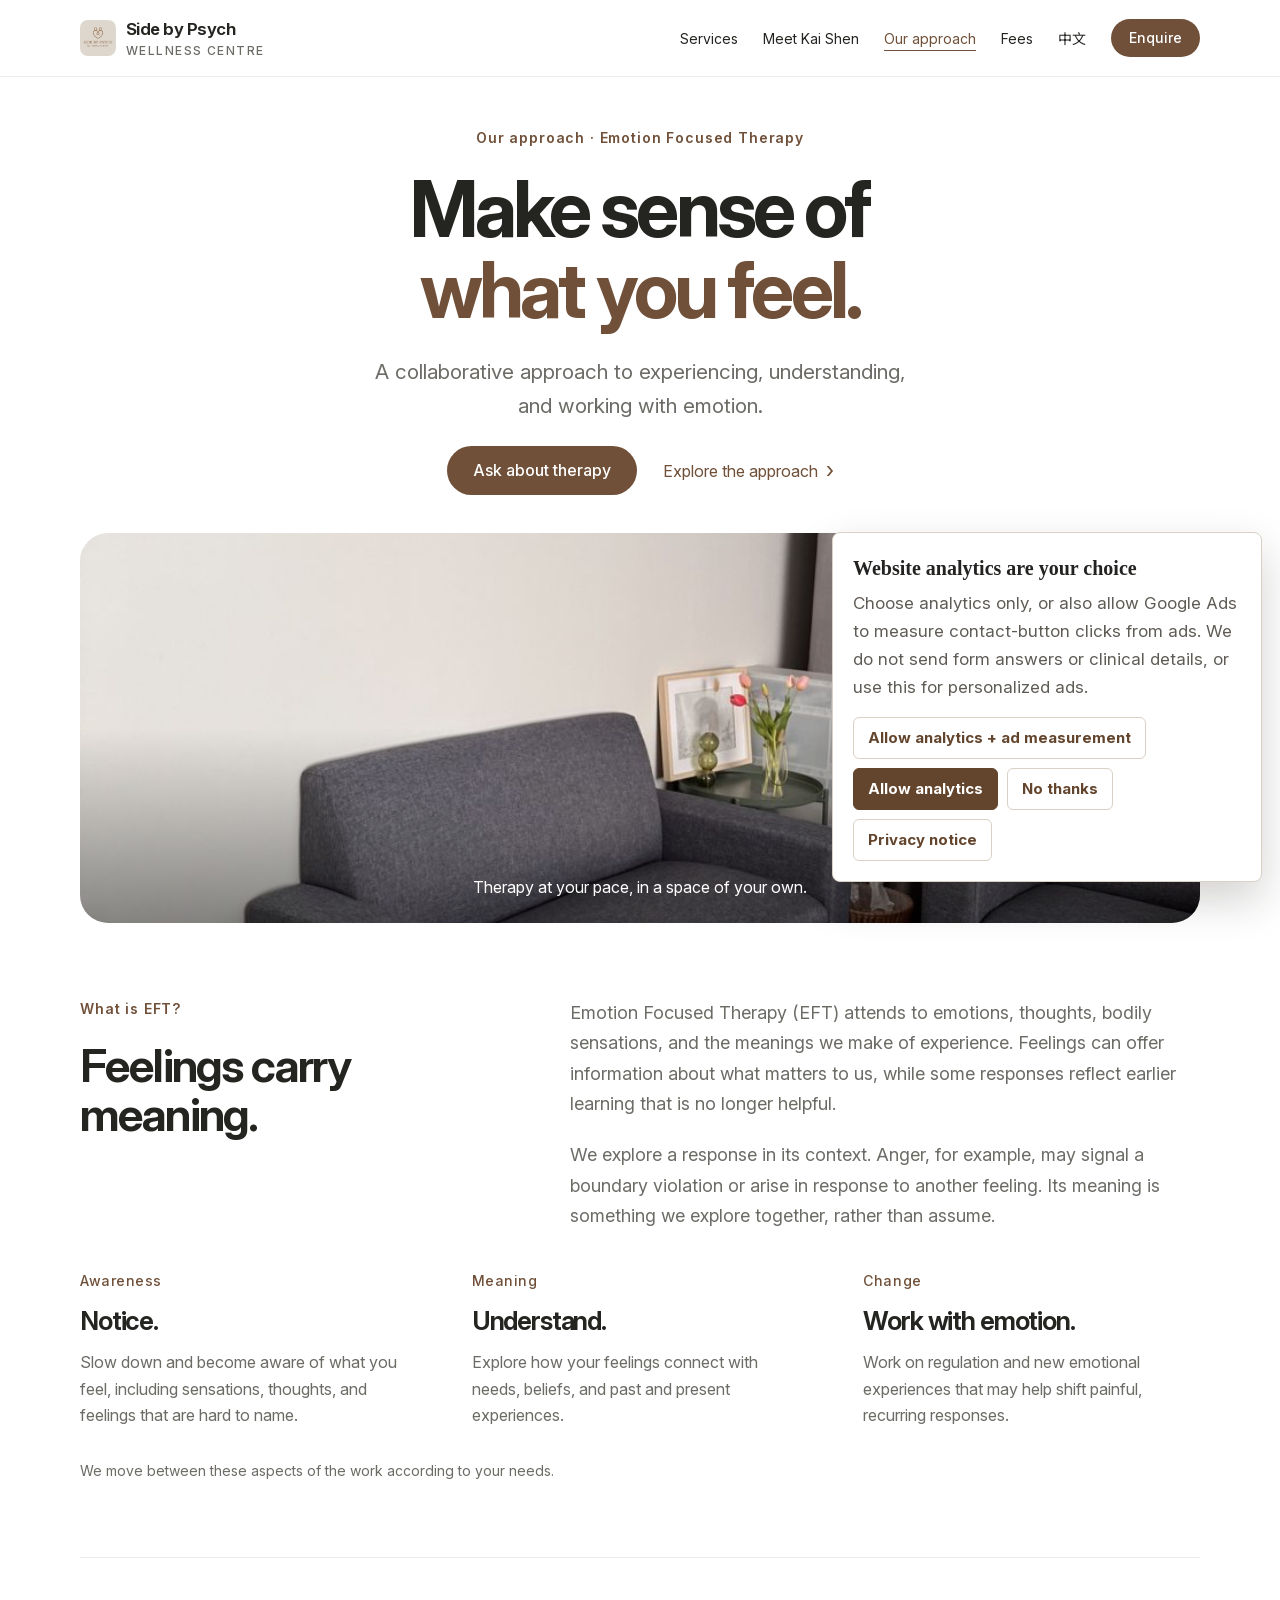
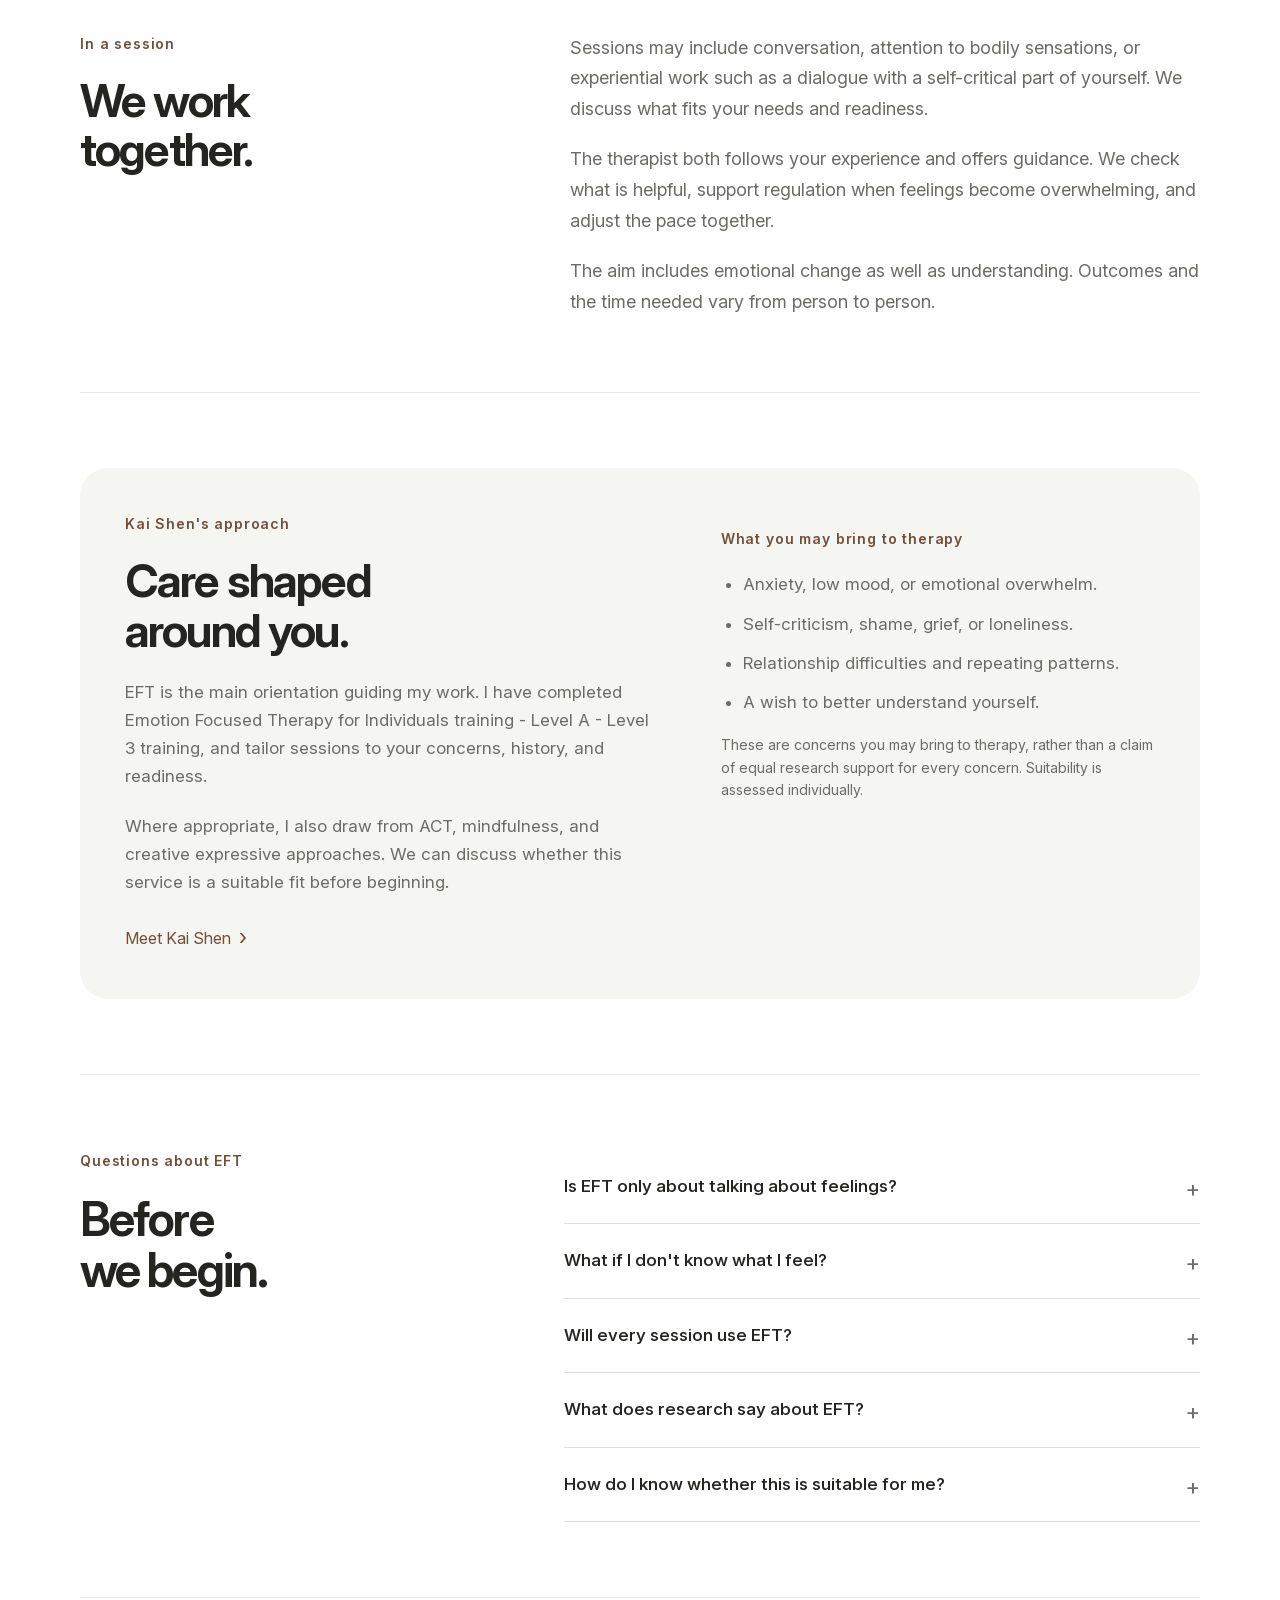
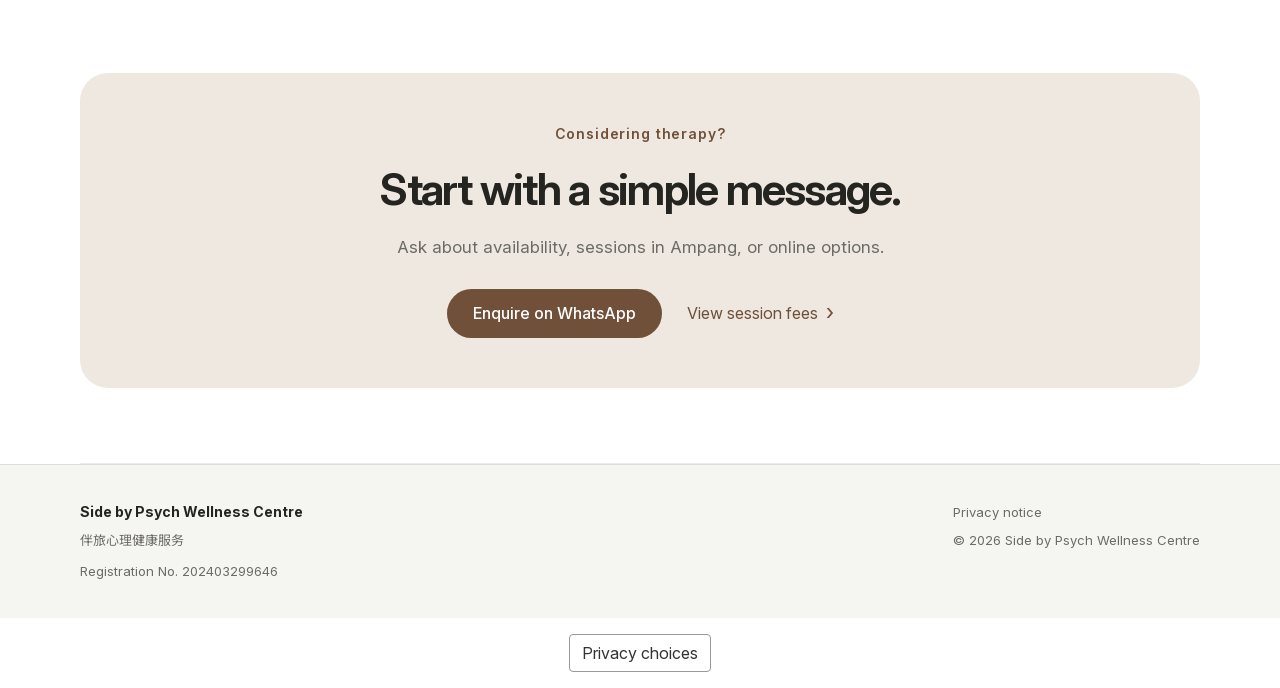
==== commit 492df57e: "Clarify individual EFT training as Level A - Level 3 in both languages" ====
--- a/emotion-focused-therapy-malaysia.html
+++ b/emotion-focused-therapy-malaysia.html
@@ -18,7 +18,7 @@
   </header><main id="main" class="detail-page refined-detail"><section class="detail-hero"><p class="eyebrow">Our approach · Emotion Focused Therapy</p><h1>Make sense of <br><span>what you feel.</span></h1><p class="lead">A collaborative approach to experiencing, understanding, <br>and working with emotion.</p><div class="actions"><a class="button" href="https://wa.me/601111123703" target="_blank" rel="noopener noreferrer">Ask about therapy</a><a class="text-link" href="#what-is-eft">Explore the approach <span aria-hidden="true">›</span></a></div><figure class="detail-photo"><img src="assets/therapy-room.jpg" width="975" height="1300" alt="Soft curtains and comfortable seating in the Side by Psych therapy room"><figcaption>Therapy at your pace, in a space of your own.</figcaption></figure></section>
 <section class="section" id="what-is-eft"><div class="editorial-grid"><div><p class="eyebrow">What is EFT?</p><h2>Feelings carry <br>meaning.</h2></div><div class="editorial-copy"><p>Emotion Focused Therapy (EFT) attends to emotions, thoughts, bodily sensations, and the meanings we make of experience. Feelings can offer information about what matters to us, while some responses reflect earlier learning that is no longer helpful.</p><p>We explore a response in its context. Anger, for example, may signal a boundary violation or arise in response to another feeling. Its meaning is something we explore together, rather than assume.</p></div></div><div class="approach-grid"><article><span class="process-label">Awareness</span><h3>Notice.</h3><p>Slow down and become aware of what you feel, including sensations, thoughts, and feelings that are hard to name.</p></article><article><span class="process-label">Meaning</span><h3>Understand.</h3><p>Explore how your feelings connect with needs, beliefs, and past and present experiences.</p></article><article><span class="process-label">Change</span><h3>Work with emotion.</h3><p>Work on regulation and new emotional experiences that may help shift painful, recurring responses.</p></article></div><p class="process-note">We move between these aspects of the work according to your needs.</p></section>
 <section class="section"><div class="editorial-grid"><div><p class="eyebrow">In a session</p><h2>We work <br>together.</h2></div><div class="editorial-copy"><p>Sessions may include conversation, attention to bodily sensations, or experiential work such as a dialogue with a self-critical part of yourself. We discuss what fits your needs and readiness.</p><p>The therapist both follows your experience and offers guidance. We check what is helpful, support regulation when feelings become overwhelming, and adjust the pace together.</p><p>The aim includes emotional change as well as understanding. Outcomes and the time needed vary from person to person.</p></div></div></section>
-<section class="section"><div class="approach-feature"><div><p class="eyebrow">Kai Shen's approach</p><h2>Care shaped <br>around you.</h2><p>EFT is the main orientation guiding my work. I have completed Level 3 training in Emotion Focused Therapy, and tailor sessions to your concerns, history, and readiness.</p><p>Where appropriate, I also draw from ACT, mindfulness, and creative expressive approaches. We can discuss whether this service is a suitable fit before beginning.</p><a class="text-link" href="index.html#founder">Meet Kai Shen <span aria-hidden="true">›</span></a></div><aside class="approach-aside"><p class="eyebrow">What you may bring to therapy</p><ul><li>Anxiety, low mood, or emotional overwhelm.</li><li>Self-criticism, shame, grief, or loneliness.</li><li>Relationship difficulties and repeating patterns.</li><li>A wish to better understand yourself.</li></ul><p class="form-note">These are concerns you may bring to therapy, rather than a claim of equal research support for every concern. Suitability is assessed individually.</p></aside></div></section>
+<section class="section"><div class="approach-feature"><div><p class="eyebrow">Kai Shen's approach</p><h2>Care shaped <br>around you.</h2><p>EFT is the main orientation guiding my work. I have completed Emotion Focused Therapy for Individuals training - Level A - Level 3 training, and tailor sessions to your concerns, history, and readiness.</p><p>Where appropriate, I also draw from ACT, mindfulness, and creative expressive approaches. We can discuss whether this service is a suitable fit before beginning.</p><a class="text-link" href="index.html#founder">Meet Kai Shen <span aria-hidden="true">›</span></a></div><aside class="approach-aside"><p class="eyebrow">What you may bring to therapy</p><ul><li>Anxiety, low mood, or emotional overwhelm.</li><li>Self-criticism, shame, grief, or loneliness.</li><li>Relationship difficulties and repeating patterns.</li><li>A wish to better understand yourself.</li></ul><p class="form-note">These are concerns you may bring to therapy, rather than a claim of equal research support for every concern. Suitability is assessed individually.</p></aside></div></section>
 <section class="section" id="faq"><div class="faq-grid"><div class="section-heading"><p class="eyebrow">Questions about EFT</p><h2>Before <br>we begin.</h2></div><div class="faq-list"><details><summary>Is EFT only about talking about feelings?</summary><p>EFT includes emotional experience, expression, reflection, regulation, and work towards changing unhelpful emotional responses. The focus depends on what is happening for you in the session.</p></details><details><summary>What if I don't know what I feel?</summary><p>You can begin with feeling confused, numb, overwhelmed, or unsure. Finding words for your experience can be part of the work.</p></details><details><summary>Will every session use EFT?</summary><p>EFT guides my work, but sessions are tailored to you. Other approaches may be integrated when clinically appropriate.</p></details><details><summary>What does research say about EFT?</summary><p>EFT has been studied in clinical trials, particularly for depression. Reviews suggest potential benefits, while also identifying limitations in study quality and representation. Evidence varies across concerns and does not establish that EFT is better than other therapies. Research informs our work alongside assessment, your preferences, and clinical judgment.</p></details><details><summary>How do I know whether this is suitable for me?</summary><p>An initial conversation helps clarify what you are looking for and whether this service may be a suitable next step.</p></details></div></div></section>
 <section class="section"><div class="detail-contact"><p class="eyebrow">Considering therapy?</p><h2>Start with a simple message.</h2><p>Ask about availability, sessions in Ampang, or online options.</p><a class="button" href="https://wa.me/601111123703" target="_blank" rel="noopener noreferrer">Enquire on WhatsApp</a><a class="text-link" href="index.html#fees">View session fees <span aria-hidden="true">›</span></a></div></section>
 </main><footer class="site-footer"><div class="wrap footer-inner"><div><strong>Side by Psych Wellness Centre</strong><p>伴旅心理健康服务</p><p>Registration No. 202403299646</p></div><div><a href="privacy.html">Privacy notice</a><p>© <span id="year">2026</span> Side by Psych Wellness Centre</p></div></div></footer></body></html>
--- a/styles.css
+++ b/styles.css
@@ -17,3 +17,15 @@
 .process-label{display:block;color:var(--accent);font-size:.875rem;font-weight:500;letter-spacing:.04em;margin-bottom:18px}.process-note{font-size:.875rem;color:var(--muted);margin-top:30px;text-align:center}.refined-detail .process-note{text-align:left}
 
 .footer-links{display:flex;flex-wrap:wrap;gap:12px 20px;margin-bottom:16px}.enquiry-form #enquiry-selection-status{margin:12px 0 20px;color:var(--accent)}
+
+/* Approved portraits, 17 October 2026. */
+.founder-photo img[src*="kai-shen-office-portrait"]{aspect-ratio:3/4;height:auto;object-position:center top}
+.zh-page .founder-card{width:100%;max-width:300px;justify-self:center;text-align:center}
+.zh-page .founder-card img[src*="kai-shen-headshot"]{display:block;width:180px;max-width:100%;height:auto;aspect-ratio:3/4;object-position:center top;margin:0 auto 24px}
+
+
+/* New seating-room photograph: preserve the wide composition at every screen size. */
+.hero-photo img[src*="room-hero-20261023"],.zh-hero img[src*="room-hero-20261023"]{width:100%;height:auto;aspect-ratio:1672/941;object-position:center;object-fit:cover}
+
+/* Short preparation checklist inside online-session FAQs. */
+.faq-list .online-session-checklist{list-style:disc;padding:0 25px 20px 22px;margin:0;color:var(--muted);font-size:1rem;line-height:1.7}.faq-list .online-session-checklist li+li{margin-top:12px}
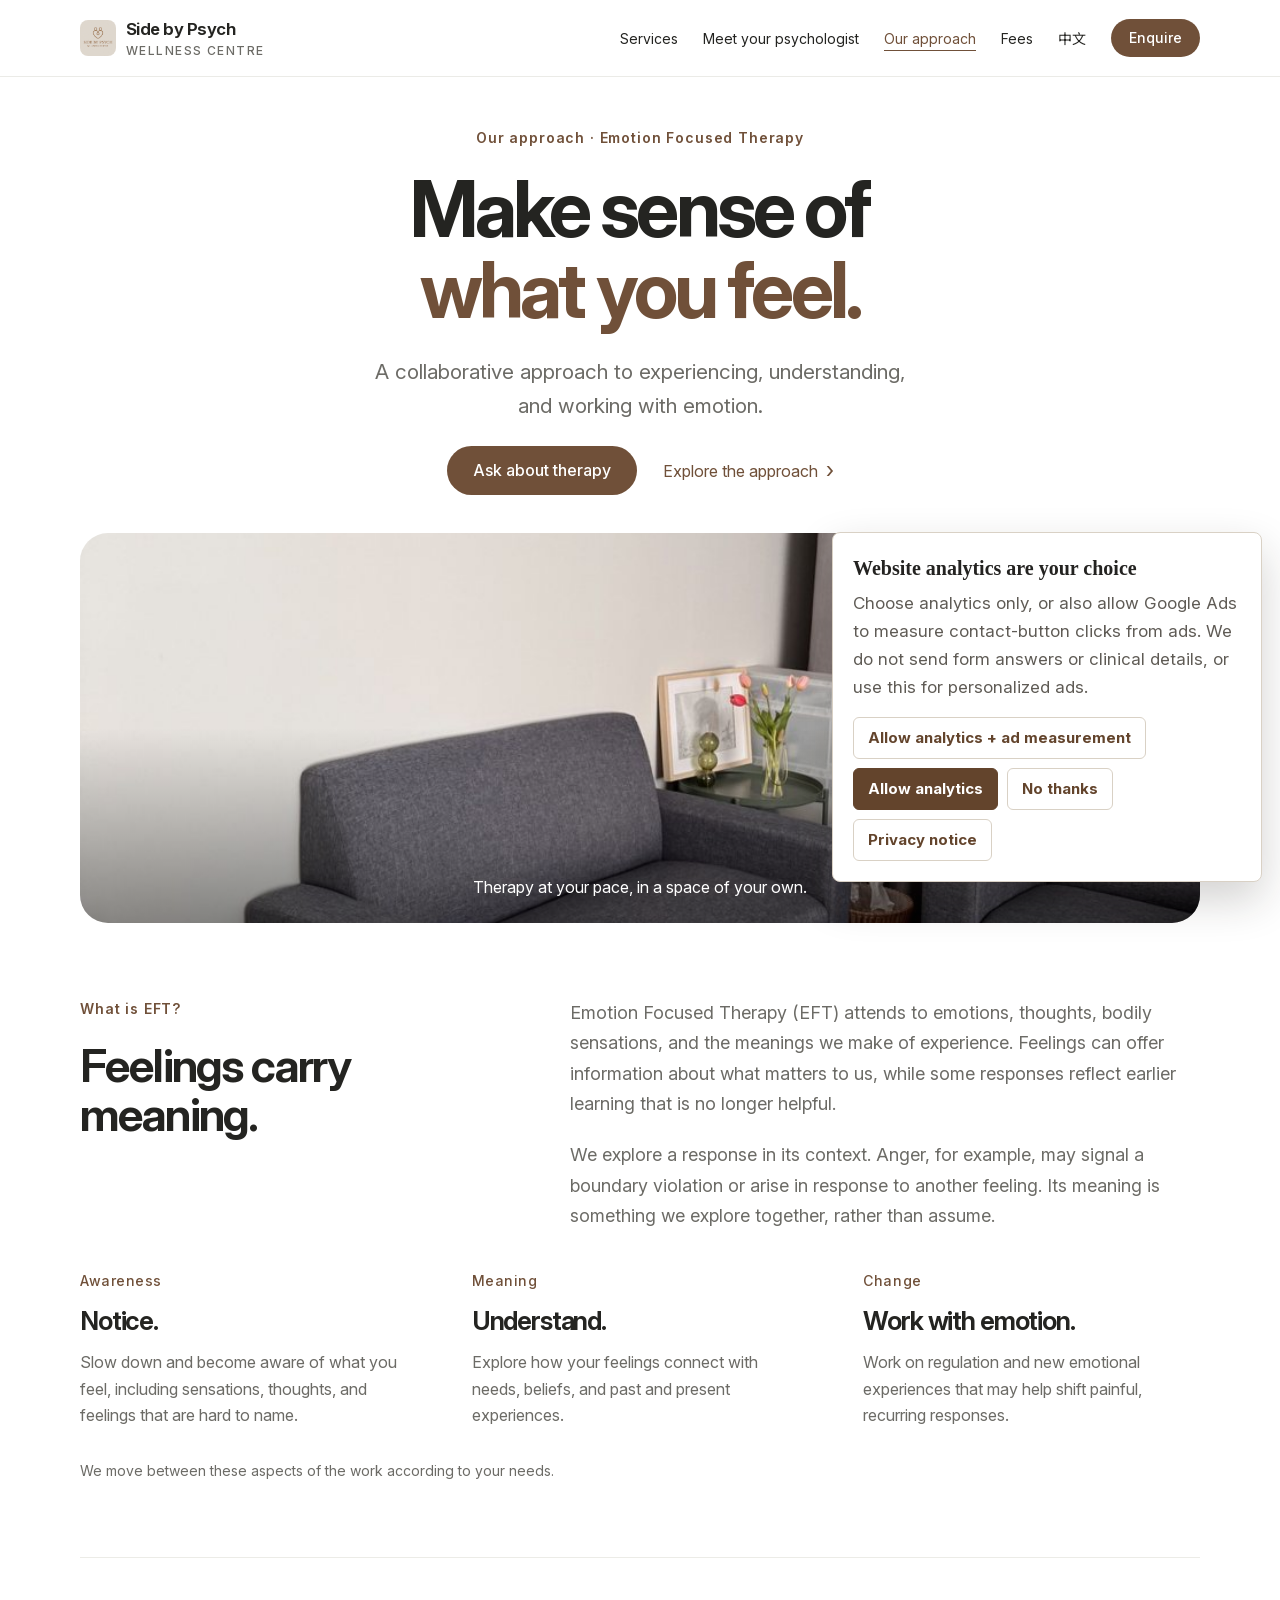
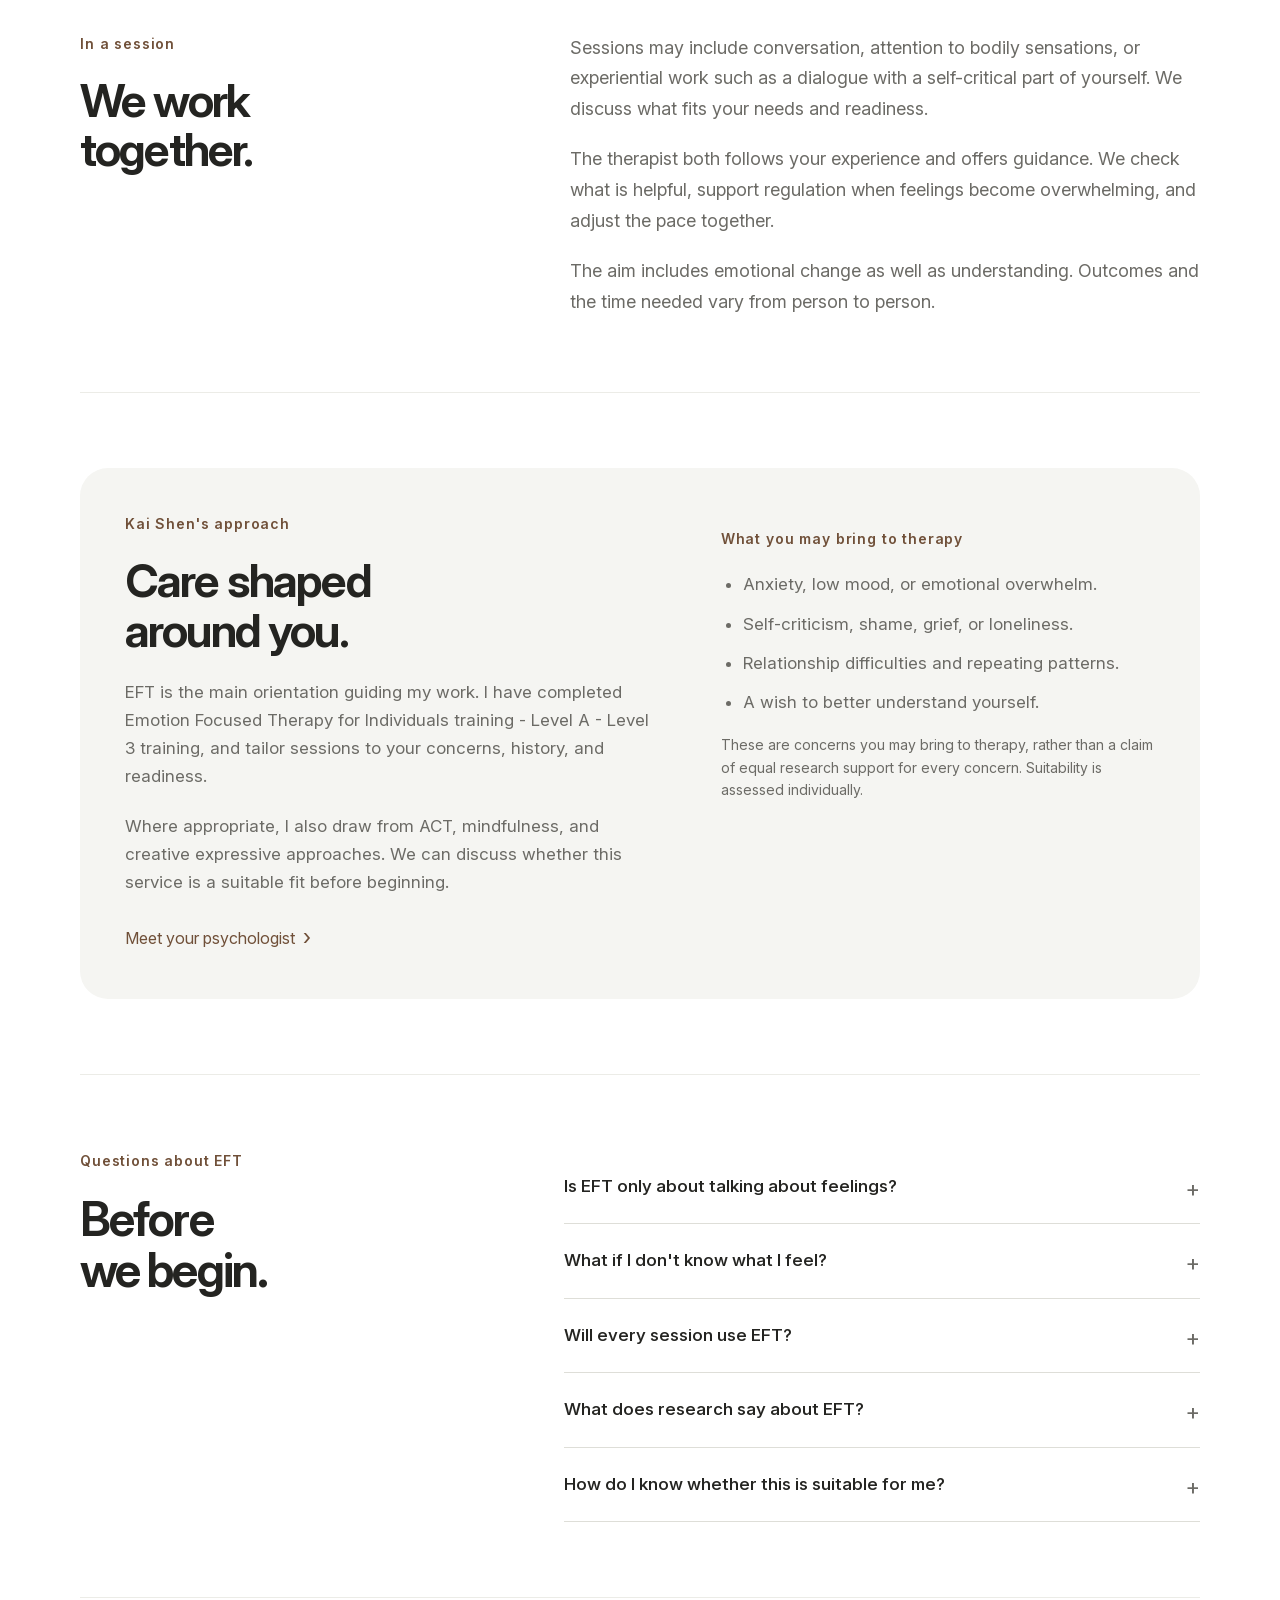
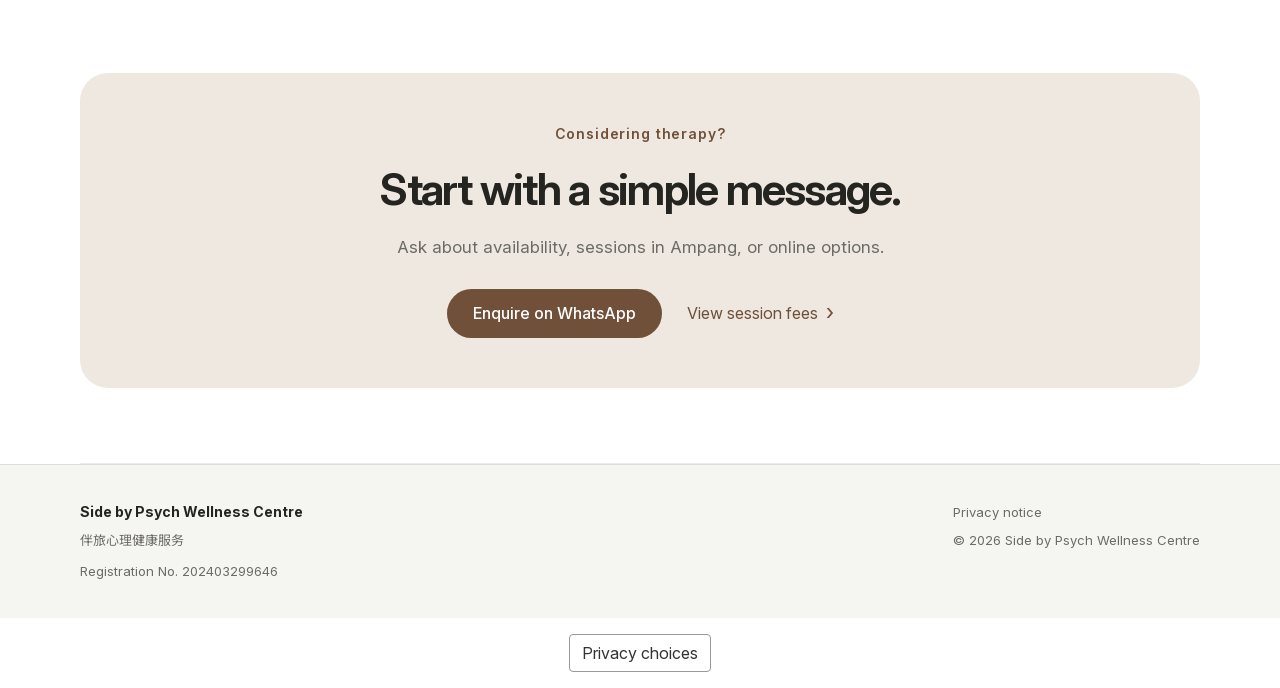
==== commit 88b8f970: "Use Meet your psychologist consistently across website navigation" ====
--- a/emotion-focused-therapy-malaysia.html
+++ b/emotion-focused-therapy-malaysia.html
@@ -13,12 +13,12 @@
     <nav class="nav wrap" aria-label="Main navigation">
       <a class="brand" href="index.html" aria-label="Side by Psych home"><img src="assets/logo.jpg" width="36" height="36" alt=""><span>Side by Psych<span class="brand-sub">WELLNESS CENTRE</span></span></a>
       <button class="menu-toggle" aria-expanded="false" aria-controls="nav-links" type="button">Menu</button>
-      <div class="nav-links" id="nav-links"><a href="index.html#services">Services</a><a href="index.html#founder">Meet Kai Shen</a><a href="emotion-focused-therapy-malaysia.html" aria-current="page">Our approach</a><a href="index.html#fees">Fees</a><a class="language-link" href="mandarin.html" lang="zh-Hans">中文</a><a class="button button-small" href="index.html#contact">Enquire</a></div>
+      <div class="nav-links" id="nav-links"><a href="index.html#services">Services</a><a href="index.html#founder">Meet your psychologist</a><a href="emotion-focused-therapy-malaysia.html" aria-current="page">Our approach</a><a href="index.html#fees">Fees</a><a class="language-link" href="mandarin.html" lang="zh-Hans">中文</a><a class="button button-small" href="index.html#contact">Enquire</a></div>
     </nav>
   </header><main id="main" class="detail-page refined-detail"><section class="detail-hero"><p class="eyebrow">Our approach · Emotion Focused Therapy</p><h1>Make sense of <br><span>what you feel.</span></h1><p class="lead">A collaborative approach to experiencing, understanding, <br>and working with emotion.</p><div class="actions"><a class="button" href="https://wa.me/601111123703" target="_blank" rel="noopener noreferrer">Ask about therapy</a><a class="text-link" href="#what-is-eft">Explore the approach <span aria-hidden="true">›</span></a></div><figure class="detail-photo"><img src="assets/therapy-room.jpg" width="975" height="1300" alt="Soft curtains and comfortable seating in the Side by Psych therapy room"><figcaption>Therapy at your pace, in a space of your own.</figcaption></figure></section>
 <section class="section" id="what-is-eft"><div class="editorial-grid"><div><p class="eyebrow">What is EFT?</p><h2>Feelings carry <br>meaning.</h2></div><div class="editorial-copy"><p>Emotion Focused Therapy (EFT) attends to emotions, thoughts, bodily sensations, and the meanings we make of experience. Feelings can offer information about what matters to us, while some responses reflect earlier learning that is no longer helpful.</p><p>We explore a response in its context. Anger, for example, may signal a boundary violation or arise in response to another feeling. Its meaning is something we explore together, rather than assume.</p></div></div><div class="approach-grid"><article><span class="process-label">Awareness</span><h3>Notice.</h3><p>Slow down and become aware of what you feel, including sensations, thoughts, and feelings that are hard to name.</p></article><article><span class="process-label">Meaning</span><h3>Understand.</h3><p>Explore how your feelings connect with needs, beliefs, and past and present experiences.</p></article><article><span class="process-label">Change</span><h3>Work with emotion.</h3><p>Work on regulation and new emotional experiences that may help shift painful, recurring responses.</p></article></div><p class="process-note">We move between these aspects of the work according to your needs.</p></section>
 <section class="section"><div class="editorial-grid"><div><p class="eyebrow">In a session</p><h2>We work <br>together.</h2></div><div class="editorial-copy"><p>Sessions may include conversation, attention to bodily sensations, or experiential work such as a dialogue with a self-critical part of yourself. We discuss what fits your needs and readiness.</p><p>The therapist both follows your experience and offers guidance. We check what is helpful, support regulation when feelings become overwhelming, and adjust the pace together.</p><p>The aim includes emotional change as well as understanding. Outcomes and the time needed vary from person to person.</p></div></div></section>
-<section class="section"><div class="approach-feature"><div><p class="eyebrow">Kai Shen's approach</p><h2>Care shaped <br>around you.</h2><p>EFT is the main orientation guiding my work. I have completed Emotion Focused Therapy for Individuals training - Level A - Level 3 training, and tailor sessions to your concerns, history, and readiness.</p><p>Where appropriate, I also draw from ACT, mindfulness, and creative expressive approaches. We can discuss whether this service is a suitable fit before beginning.</p><a class="text-link" href="index.html#founder">Meet Kai Shen <span aria-hidden="true">›</span></a></div><aside class="approach-aside"><p class="eyebrow">What you may bring to therapy</p><ul><li>Anxiety, low mood, or emotional overwhelm.</li><li>Self-criticism, shame, grief, or loneliness.</li><li>Relationship difficulties and repeating patterns.</li><li>A wish to better understand yourself.</li></ul><p class="form-note">These are concerns you may bring to therapy, rather than a claim of equal research support for every concern. Suitability is assessed individually.</p></aside></div></section>
+<section class="section"><div class="approach-feature"><div><p class="eyebrow">Kai Shen's approach</p><h2>Care shaped <br>around you.</h2><p>EFT is the main orientation guiding my work. I have completed Emotion Focused Therapy for Individuals training - Level A - Level 3 training, and tailor sessions to your concerns, history, and readiness.</p><p>Where appropriate, I also draw from ACT, mindfulness, and creative expressive approaches. We can discuss whether this service is a suitable fit before beginning.</p><a class="text-link" href="index.html#founder">Meet your psychologist <span aria-hidden="true">›</span></a></div><aside class="approach-aside"><p class="eyebrow">What you may bring to therapy</p><ul><li>Anxiety, low mood, or emotional overwhelm.</li><li>Self-criticism, shame, grief, or loneliness.</li><li>Relationship difficulties and repeating patterns.</li><li>A wish to better understand yourself.</li></ul><p class="form-note">These are concerns you may bring to therapy, rather than a claim of equal research support for every concern. Suitability is assessed individually.</p></aside></div></section>
 <section class="section" id="faq"><div class="faq-grid"><div class="section-heading"><p class="eyebrow">Questions about EFT</p><h2>Before <br>we begin.</h2></div><div class="faq-list"><details><summary>Is EFT only about talking about feelings?</summary><p>EFT includes emotional experience, expression, reflection, regulation, and work towards changing unhelpful emotional responses. The focus depends on what is happening for you in the session.</p></details><details><summary>What if I don't know what I feel?</summary><p>You can begin with feeling confused, numb, overwhelmed, or unsure. Finding words for your experience can be part of the work.</p></details><details><summary>Will every session use EFT?</summary><p>EFT guides my work, but sessions are tailored to you. Other approaches may be integrated when clinically appropriate.</p></details><details><summary>What does research say about EFT?</summary><p>EFT has been studied in clinical trials, particularly for depression. Reviews suggest potential benefits, while also identifying limitations in study quality and representation. Evidence varies across concerns and does not establish that EFT is better than other therapies. Research informs our work alongside assessment, your preferences, and clinical judgment.</p></details><details><summary>How do I know whether this is suitable for me?</summary><p>An initial conversation helps clarify what you are looking for and whether this service may be a suitable next step.</p></details></div></div></section>
 <section class="section"><div class="detail-contact"><p class="eyebrow">Considering therapy?</p><h2>Start with a simple message.</h2><p>Ask about availability, sessions in Ampang, or online options.</p><a class="button" href="https://wa.me/601111123703" target="_blank" rel="noopener noreferrer">Enquire on WhatsApp</a><a class="text-link" href="index.html#fees">View session fees <span aria-hidden="true">›</span></a></div></section>
 </main><footer class="site-footer"><div class="wrap footer-inner"><div><strong>Side by Psych Wellness Centre</strong><p>伴旅心理健康服务</p><p>Registration No. 202403299646</p></div><div><a href="privacy.html">Privacy notice</a><p>© <span id="year">2026</span> Side by Psych Wellness Centre</p></div></div></footer></body></html>
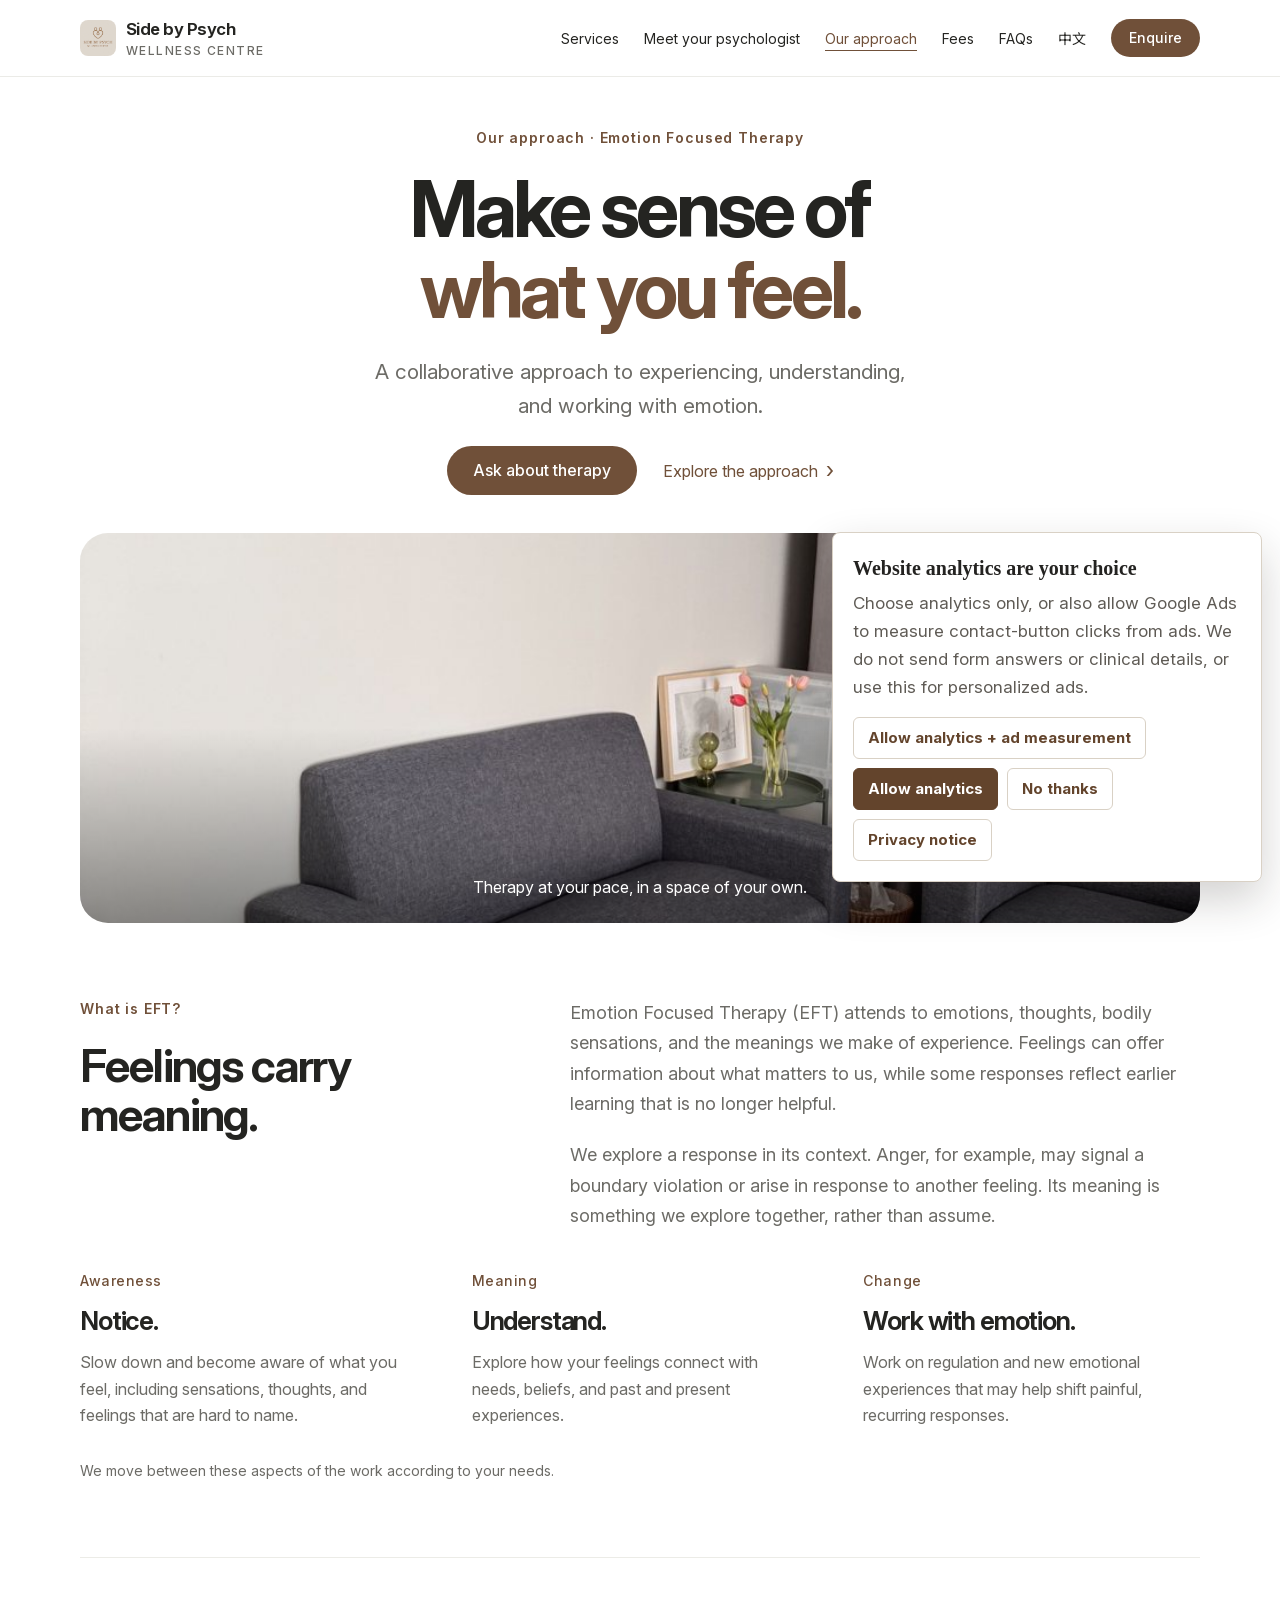
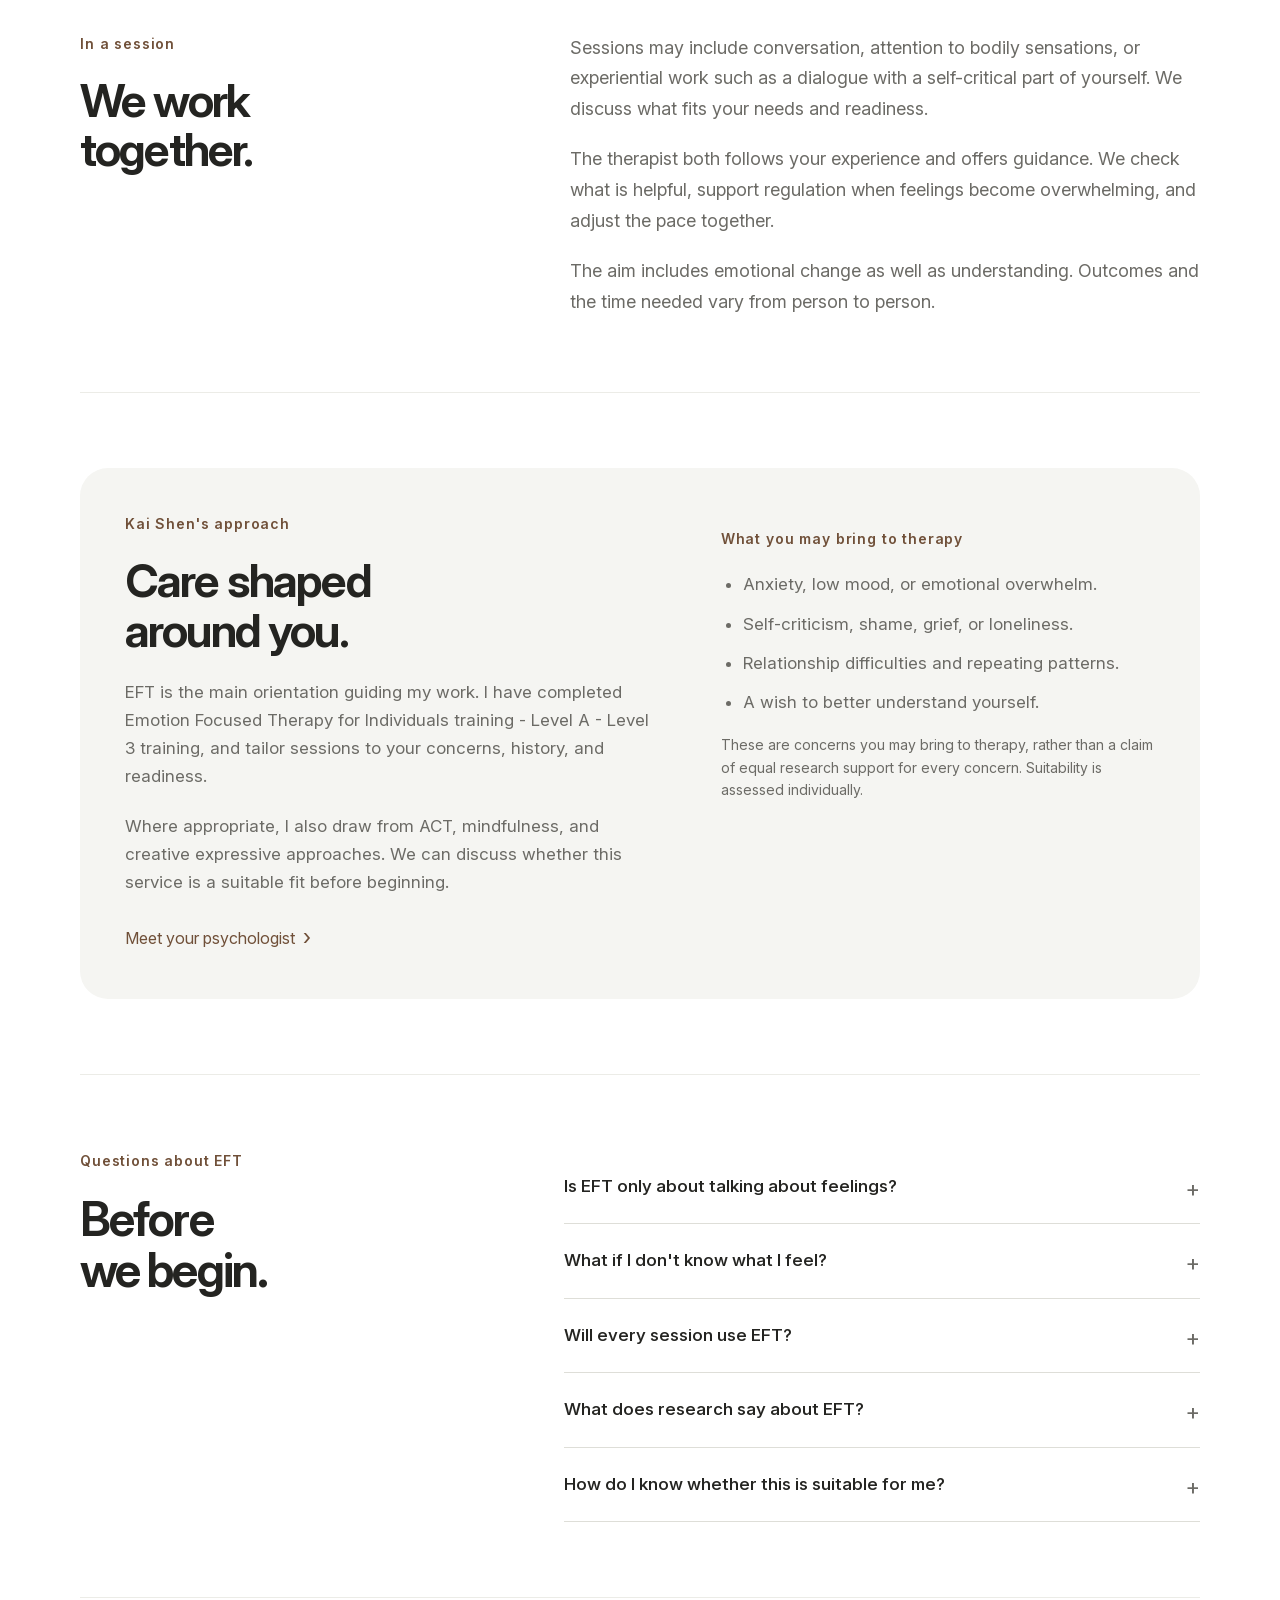
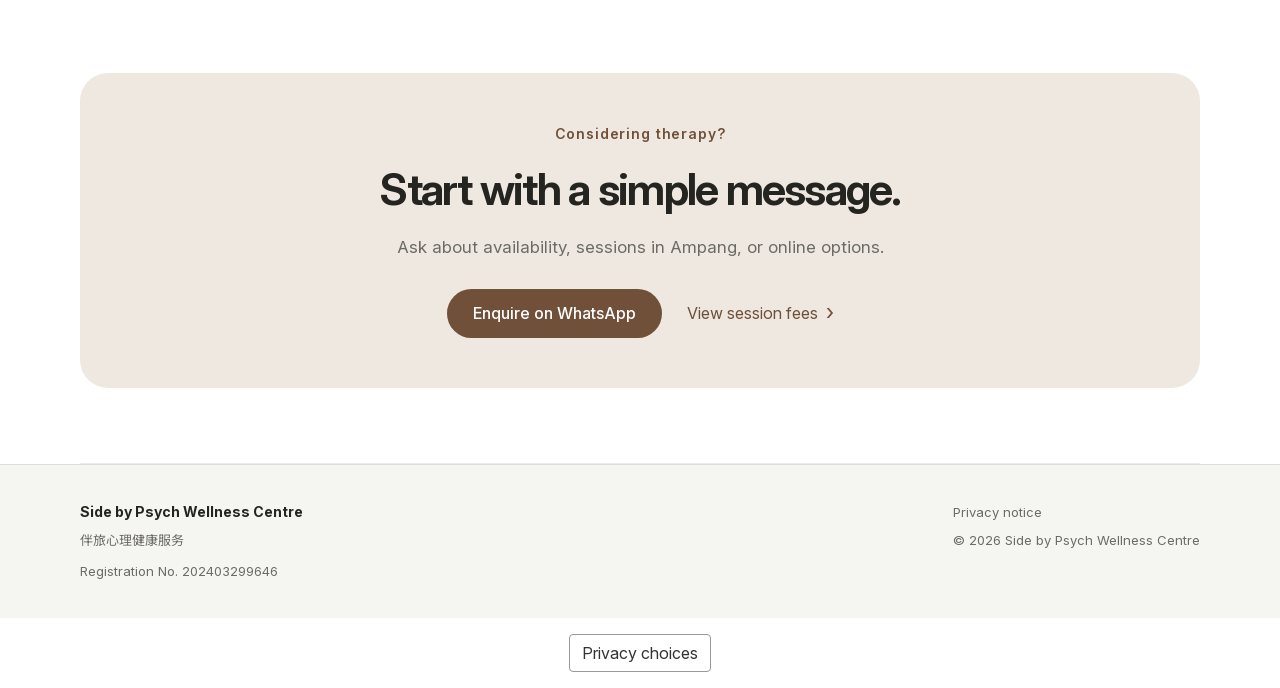
==== commit 389451b4: "Add FAQ links to English and Mandarin desktop and mobile navigation" ====
--- a/emotion-focused-therapy-malaysia.html
+++ b/emotion-focused-therapy-malaysia.html
@@ -13,7 +13,7 @@
     <nav class="nav wrap" aria-label="Main navigation">
       <a class="brand" href="index.html" aria-label="Side by Psych home"><img src="assets/logo.jpg" width="36" height="36" alt=""><span>Side by Psych<span class="brand-sub">WELLNESS CENTRE</span></span></a>
       <button class="menu-toggle" aria-expanded="false" aria-controls="nav-links" type="button">Menu</button>
-      <div class="nav-links" id="nav-links"><a href="index.html#services">Services</a><a href="index.html#founder">Meet your psychologist</a><a href="emotion-focused-therapy-malaysia.html" aria-current="page">Our approach</a><a href="index.html#fees">Fees</a><a class="language-link" href="mandarin.html" lang="zh-Hans">中文</a><a class="button button-small" href="index.html#contact">Enquire</a></div>
+      <div class="nav-links" id="nav-links"><a href="index.html#services">Services</a><a href="index.html#founder">Meet your psychologist</a><a href="emotion-focused-therapy-malaysia.html" aria-current="page">Our approach</a><a href="index.html#fees">Fees</a><a href="index.html#faq">FAQs</a><a class="language-link" href="mandarin.html" lang="zh-Hans">中文</a><a class="button button-small" href="index.html#contact">Enquire</a></div>
     </nav>
   </header><main id="main" class="detail-page refined-detail"><section class="detail-hero"><p class="eyebrow">Our approach · Emotion Focused Therapy</p><h1>Make sense of <br><span>what you feel.</span></h1><p class="lead">A collaborative approach to experiencing, understanding, <br>and working with emotion.</p><div class="actions"><a class="button" href="https://wa.me/601111123703" target="_blank" rel="noopener noreferrer">Ask about therapy</a><a class="text-link" href="#what-is-eft">Explore the approach <span aria-hidden="true">›</span></a></div><figure class="detail-photo"><img src="assets/therapy-room.jpg" width="975" height="1300" alt="Soft curtains and comfortable seating in the Side by Psych therapy room"><figcaption>Therapy at your pace, in a space of your own.</figcaption></figure></section>
 <section class="section" id="what-is-eft"><div class="editorial-grid"><div><p class="eyebrow">What is EFT?</p><h2>Feelings carry <br>meaning.</h2></div><div class="editorial-copy"><p>Emotion Focused Therapy (EFT) attends to emotions, thoughts, bodily sensations, and the meanings we make of experience. Feelings can offer information about what matters to us, while some responses reflect earlier learning that is no longer helpful.</p><p>We explore a response in its context. Anger, for example, may signal a boundary violation or arise in response to another feeling. Its meaning is something we explore together, rather than assume.</p></div></div><div class="approach-grid"><article><span class="process-label">Awareness</span><h3>Notice.</h3><p>Slow down and become aware of what you feel, including sensations, thoughts, and feelings that are hard to name.</p></article><article><span class="process-label">Meaning</span><h3>Understand.</h3><p>Explore how your feelings connect with needs, beliefs, and past and present experiences.</p></article><article><span class="process-label">Change</span><h3>Work with emotion.</h3><p>Work on regulation and new emotional experiences that may help shift painful, recurring responses.</p></article></div><p class="process-note">We move between these aspects of the work according to your needs.</p></section>
@@ -21,4 +21,4 @@
 <section class="section"><div class="approach-feature"><div><p class="eyebrow">Kai Shen's approach</p><h2>Care shaped <br>around you.</h2><p>EFT is the main orientation guiding my work. I have completed Emotion Focused Therapy for Individuals training - Level A - Level 3 training, and tailor sessions to your concerns, history, and readiness.</p><p>Where appropriate, I also draw from ACT, mindfulness, and creative expressive approaches. We can discuss whether this service is a suitable fit before beginning.</p><a class="text-link" href="index.html#founder">Meet your psychologist <span aria-hidden="true">›</span></a></div><aside class="approach-aside"><p class="eyebrow">What you may bring to therapy</p><ul><li>Anxiety, low mood, or emotional overwhelm.</li><li>Self-criticism, shame, grief, or loneliness.</li><li>Relationship difficulties and repeating patterns.</li><li>A wish to better understand yourself.</li></ul><p class="form-note">These are concerns you may bring to therapy, rather than a claim of equal research support for every concern. Suitability is assessed individually.</p></aside></div></section>
 <section class="section" id="faq"><div class="faq-grid"><div class="section-heading"><p class="eyebrow">Questions about EFT</p><h2>Before <br>we begin.</h2></div><div class="faq-list"><details><summary>Is EFT only about talking about feelings?</summary><p>EFT includes emotional experience, expression, reflection, regulation, and work towards changing unhelpful emotional responses. The focus depends on what is happening for you in the session.</p></details><details><summary>What if I don't know what I feel?</summary><p>You can begin with feeling confused, numb, overwhelmed, or unsure. Finding words for your experience can be part of the work.</p></details><details><summary>Will every session use EFT?</summary><p>EFT guides my work, but sessions are tailored to you. Other approaches may be integrated when clinically appropriate.</p></details><details><summary>What does research say about EFT?</summary><p>EFT has been studied in clinical trials, particularly for depression. Reviews suggest potential benefits, while also identifying limitations in study quality and representation. Evidence varies across concerns and does not establish that EFT is better than other therapies. Research informs our work alongside assessment, your preferences, and clinical judgment.</p></details><details><summary>How do I know whether this is suitable for me?</summary><p>An initial conversation helps clarify what you are looking for and whether this service may be a suitable next step.</p></details></div></div></section>
 <section class="section"><div class="detail-contact"><p class="eyebrow">Considering therapy?</p><h2>Start with a simple message.</h2><p>Ask about availability, sessions in Ampang, or online options.</p><a class="button" href="https://wa.me/601111123703" target="_blank" rel="noopener noreferrer">Enquire on WhatsApp</a><a class="text-link" href="index.html#fees">View session fees <span aria-hidden="true">›</span></a></div></section>
-</main><footer class="site-footer"><div class="wrap footer-inner"><div><strong>Side by Psych Wellness Centre</strong><p>伴旅心理健康服务</p><p>Registration No. 202403299646</p></div><div><a href="privacy.html">Privacy notice</a><p>© <span id="year">2026</span> Side by Psych Wellness Centre</p></div></div></footer></body></html>+</main><footer class="site-footer"><div class="wrap footer-inner"><div><strong>Side by Psych Wellness Centre</strong><p>伴旅心理健康服务</p><p>Registration No. 202403299646</p></div><div><a href="privacy.html">Privacy notice</a><p>© <span id="year">2026</span> Side by Psych Wellness Centre</p></div></div></footer></body></html>
--- a/styles.css
+++ b/styles.css
@@ -29,3 +29,13 @@
 
 /* Short preparation checklist inside online-session FAQs. */
 .faq-list .online-session-checklist{list-style:disc;padding:0 25px 20px 22px;margin:0;color:var(--muted);font-size:1rem;line-height:1.7}.faq-list .online-session-checklist li+li{margin-top:12px}
+
+
+
+/* Approved bilingual FAQ: four topic groups with native keyboard-accessible disclosures. */
+.faq-list .faq-group + .faq-group{margin-top:40px}
+.faq-list .faq-group-title{margin:0 0 4px;font-size:1.0625rem;line-height:1.5;font-weight:650;color:var(--accent)}
+.faq-list .faq-answer-list{list-style:disc;padding:0 25px 20px 22px;margin:0;color:var(--muted);font-size:1rem;line-height:1.7}
+.faq-list .faq-answer-list li + li{margin-top:8px}
+.faq-list .faq-group details{scroll-margin-top:100px}
+@media(max-width:700px){.faq-list .faq-group + .faq-group{margin-top:32px}}
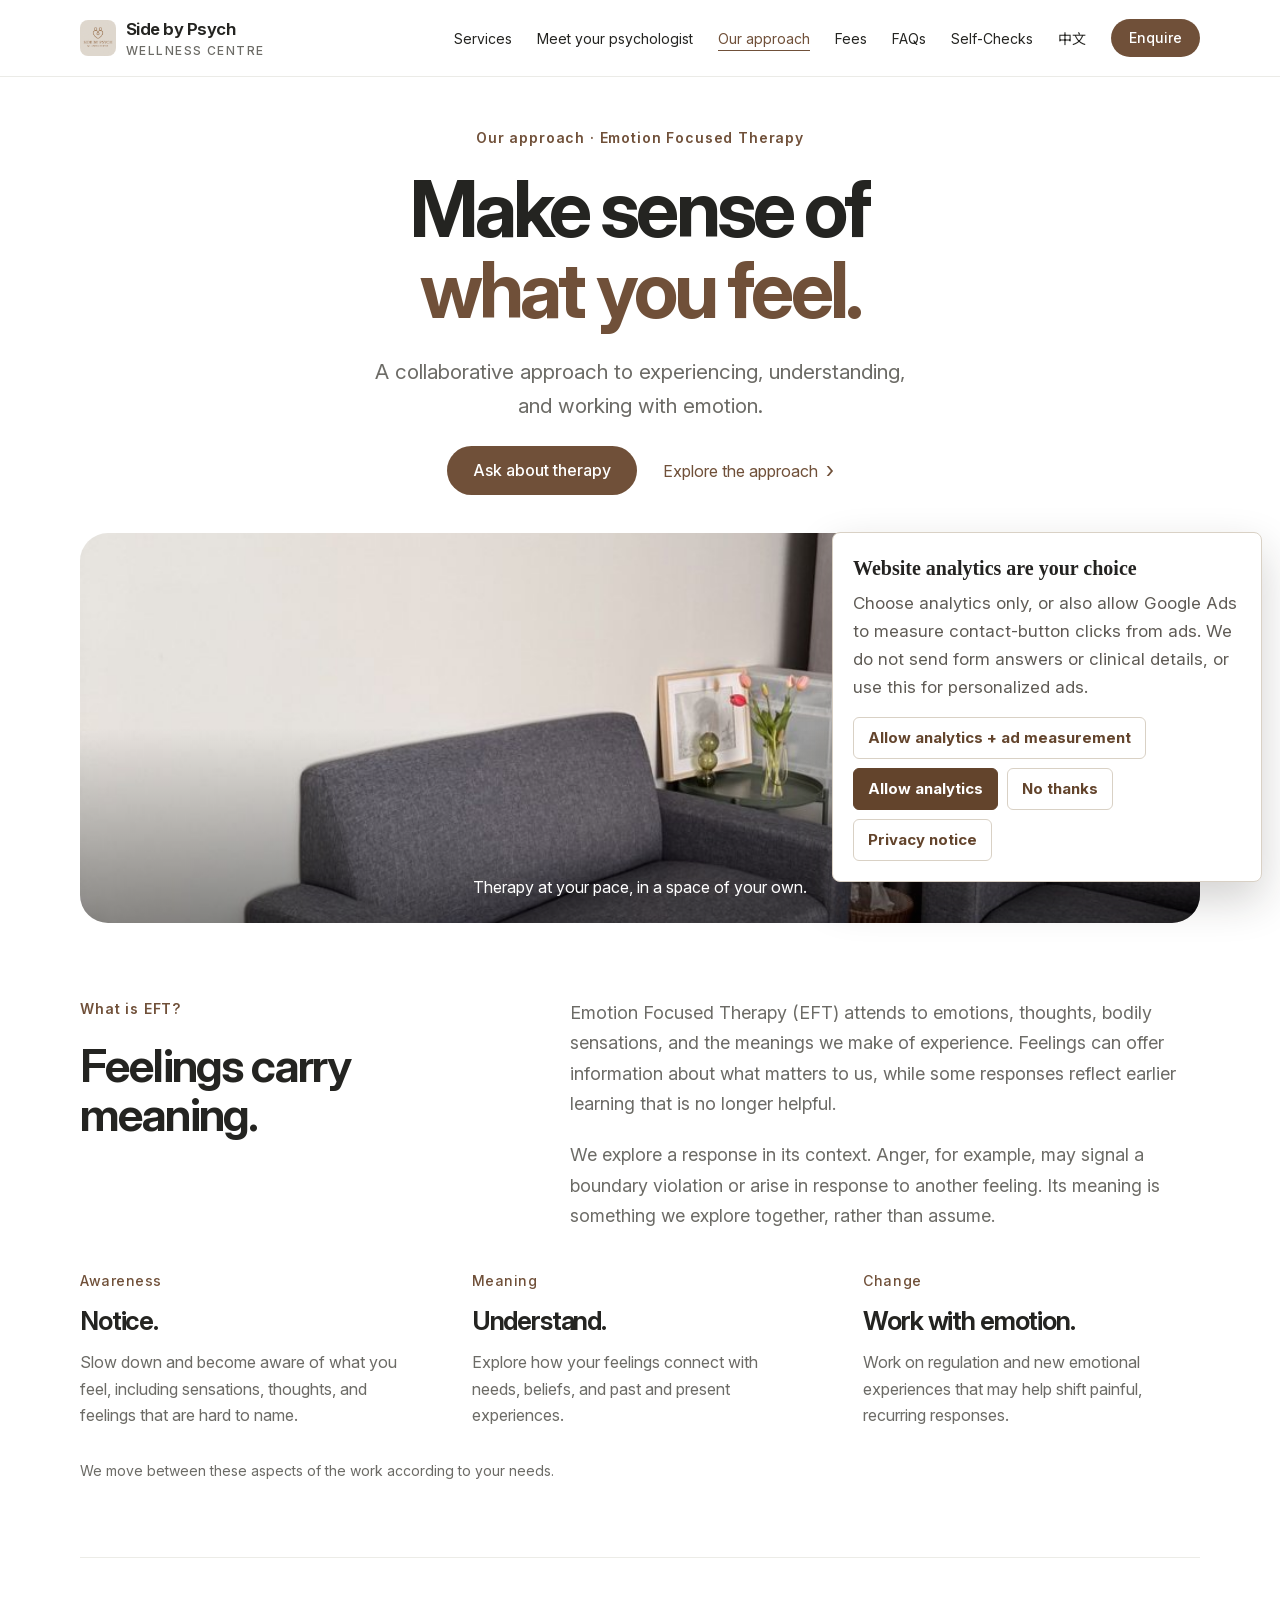
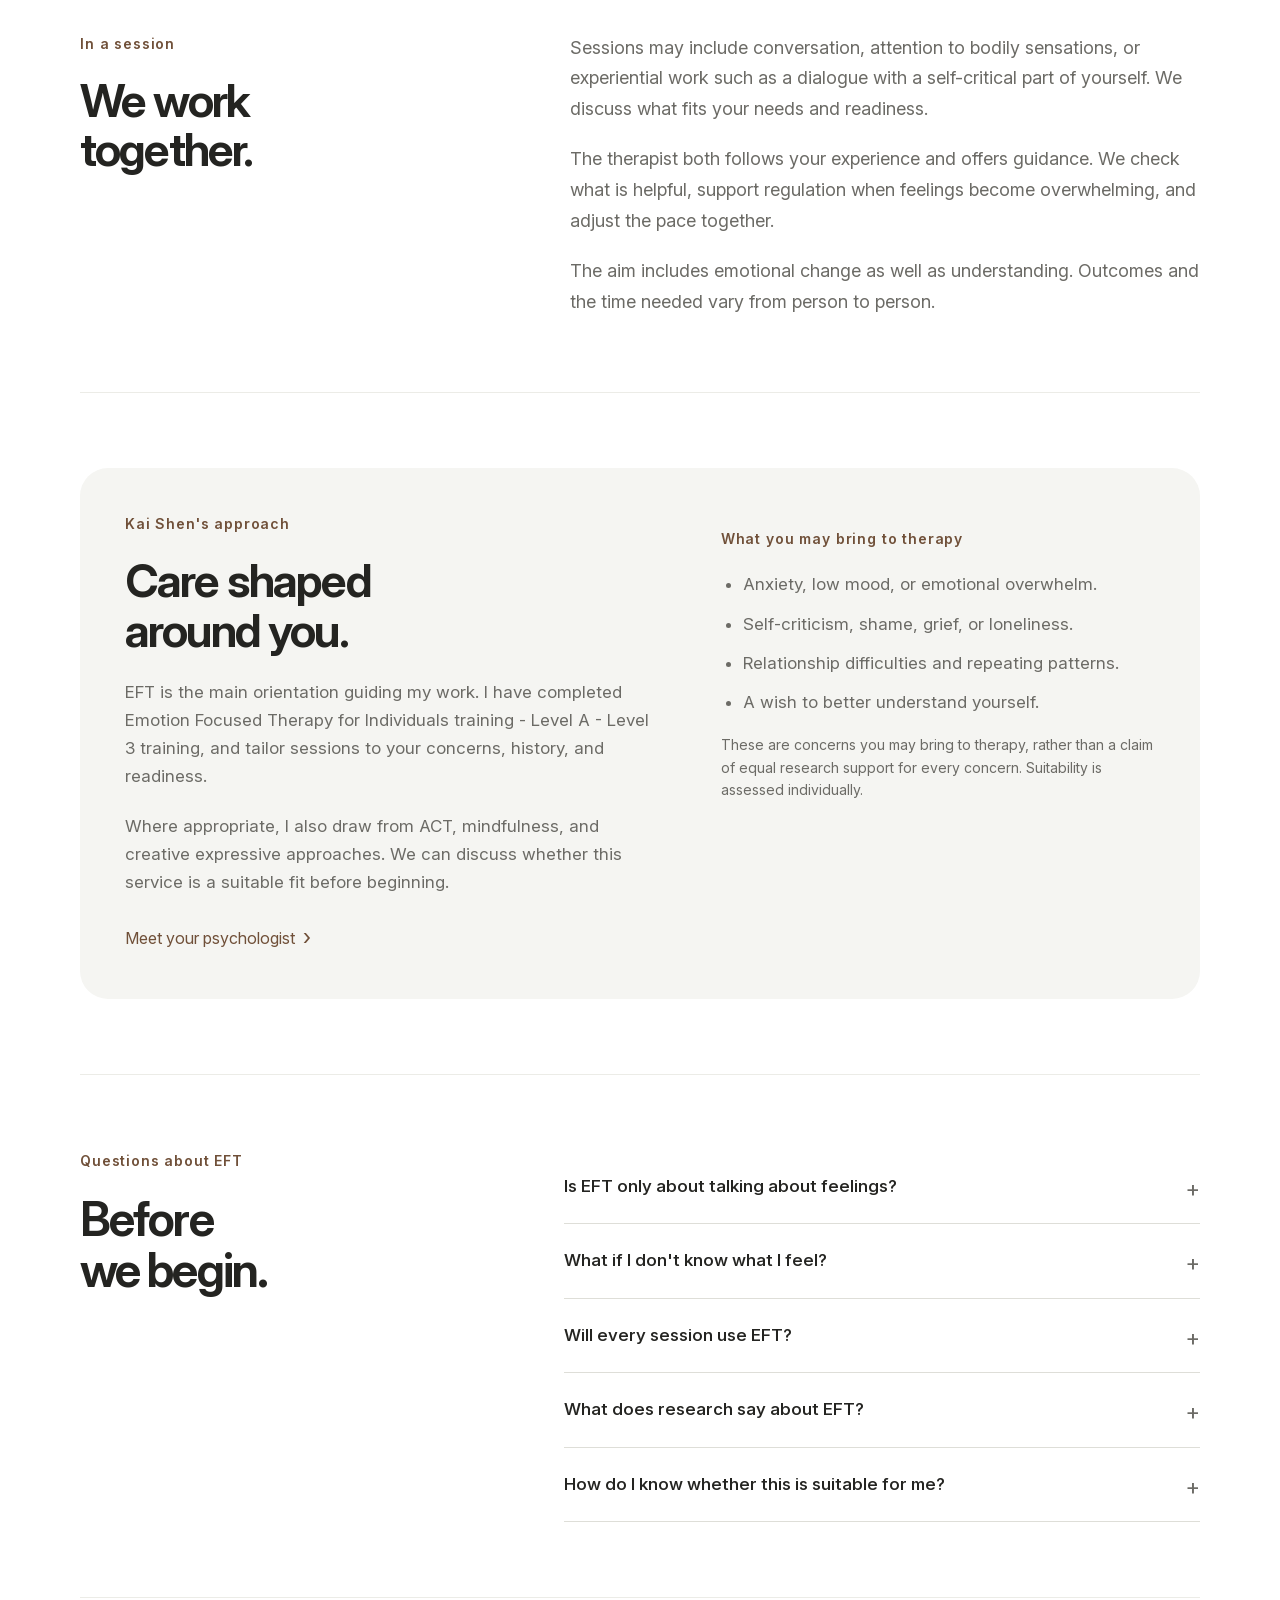
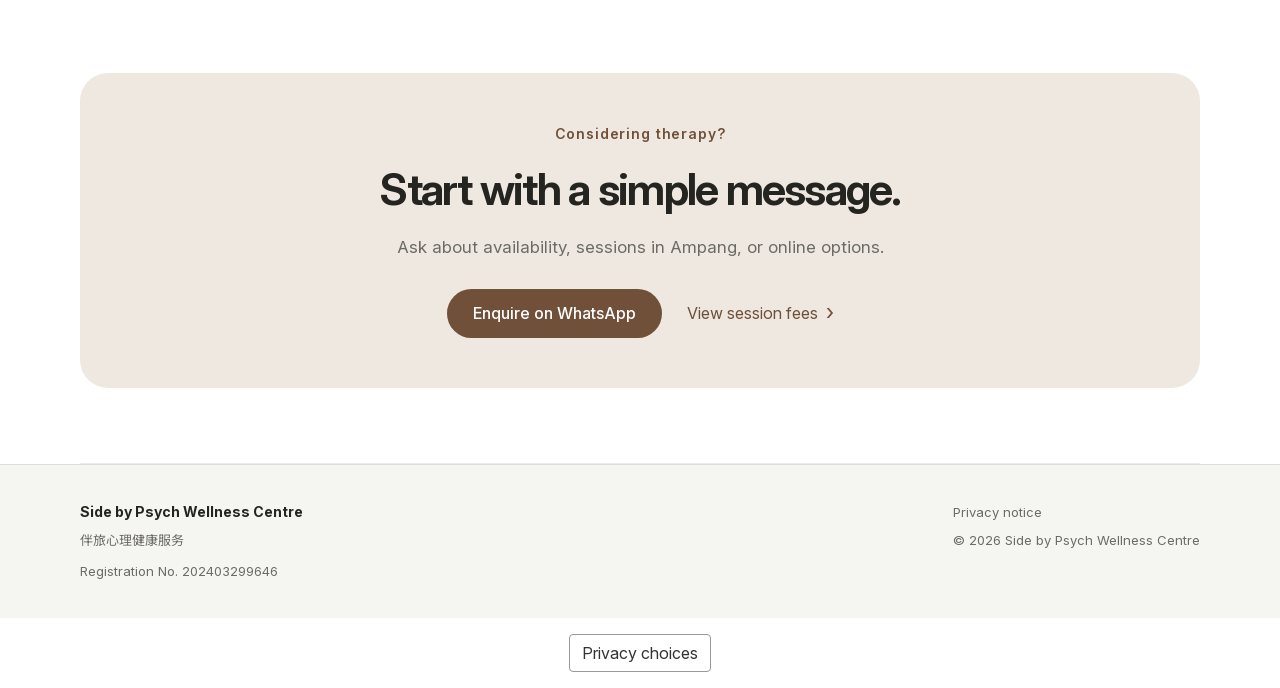
==== commit bfd9d9c9: "Publish bilingual PHQ-9/GAD-7 self-checks and private emotional reflection" ====
--- a/emotion-focused-therapy-malaysia.html
+++ b/emotion-focused-therapy-malaysia.html
@@ -13,7 +13,7 @@
     <nav class="nav wrap" aria-label="Main navigation">
       <a class="brand" href="index.html" aria-label="Side by Psych home"><img src="assets/logo.jpg" width="36" height="36" alt=""><span>Side by Psych<span class="brand-sub">WELLNESS CENTRE</span></span></a>
       <button class="menu-toggle" aria-expanded="false" aria-controls="nav-links" type="button">Menu</button>
-      <div class="nav-links" id="nav-links"><a href="index.html#services">Services</a><a href="index.html#founder">Meet your psychologist</a><a href="emotion-focused-therapy-malaysia.html" aria-current="page">Our approach</a><a href="index.html#fees">Fees</a><a href="index.html#faq">FAQs</a><a class="language-link" href="mandarin.html" lang="zh-Hans">中文</a><a class="button button-small" href="index.html#contact">Enquire</a></div>
+      <div class="nav-links" id="nav-links"><a href="index.html#services">Services</a><a href="index.html#founder">Meet your psychologist</a><a href="emotion-focused-therapy-malaysia.html" aria-current="page">Our approach</a><a href="index.html#fees">Fees</a><a href="index.html#faq">FAQs</a><a href="/self-check/">Self-Checks</a><a class="language-link" href="mandarin.html" lang="zh-Hans">中文</a><a class="button button-small" href="index.html#contact">Enquire</a></div>
     </nav>
   </header><main id="main" class="detail-page refined-detail"><section class="detail-hero"><p class="eyebrow">Our approach · Emotion Focused Therapy</p><h1>Make sense of <br><span>what you feel.</span></h1><p class="lead">A collaborative approach to experiencing, understanding, <br>and working with emotion.</p><div class="actions"><a class="button" href="https://wa.me/601111123703" target="_blank" rel="noopener noreferrer">Ask about therapy</a><a class="text-link" href="#what-is-eft">Explore the approach <span aria-hidden="true">›</span></a></div><figure class="detail-photo"><img src="assets/therapy-room.jpg" width="975" height="1300" alt="Soft curtains and comfortable seating in the Side by Psych therapy room"><figcaption>Therapy at your pace, in a space of your own.</figcaption></figure></section>
 <section class="section" id="what-is-eft"><div class="editorial-grid"><div><p class="eyebrow">What is EFT?</p><h2>Feelings carry <br>meaning.</h2></div><div class="editorial-copy"><p>Emotion Focused Therapy (EFT) attends to emotions, thoughts, bodily sensations, and the meanings we make of experience. Feelings can offer information about what matters to us, while some responses reflect earlier learning that is no longer helpful.</p><p>We explore a response in its context. Anger, for example, may signal a boundary violation or arise in response to another feeling. Its meaning is something we explore together, rather than assume.</p></div></div><div class="approach-grid"><article><span class="process-label">Awareness</span><h3>Notice.</h3><p>Slow down and become aware of what you feel, including sensations, thoughts, and feelings that are hard to name.</p></article><article><span class="process-label">Meaning</span><h3>Understand.</h3><p>Explore how your feelings connect with needs, beliefs, and past and present experiences.</p></article><article><span class="process-label">Change</span><h3>Work with emotion.</h3><p>Work on regulation and new emotional experiences that may help shift painful, recurring responses.</p></article></div><p class="process-note">We move between these aspects of the work according to your needs.</p></section>
--- a/styles.css
+++ b/styles.css
@@ -39,3 +39,26 @@
 .faq-list .faq-answer-list li + li{margin-top:8px}
 .faq-list .faq-group details{scroll-margin-top:100px}
 @media(max-width:700px){.faq-list .faq-group + .faq-group{margin-top:32px}}
+
+
+
+/* Full organisation names support the existing compact credential grid. */
+.credentials .credential-with-organisation{min-width:0}
+.credentials .credential-org{font-size:.8125rem;line-height:1.5;letter-spacing:0}
+.credentials .credential-number{margin-top:4px;font-size:.875rem;line-height:1.5}
+
+
+
+/* Concise multilingual privacy notice: readable text and clear language sections. */
+.privacy-header{max-width:850px}
+.privacy-header h1{font-size:clamp(2.5rem,5vw,4rem);font-weight:650;line-height:1.08}
+.privacy-header .hero-lead{margin-top:20px;color:var(--muted);max-width:680px}
+.privacy-header>p:not(.eyebrow):not(.hero-lead){margin-top:16px;font-size:.9375rem}
+.privacy-header a,.privacy-content a{color:var(--accent);text-decoration:underline;text-underline-offset:3px}
+.privacy-content .privacy-language+.privacy-language{margin-top:60px;padding-top:20px;border-top:1px solid var(--line)}
+.privacy-content .privacy-language h3{font-size:1.125rem!important;line-height:1.5;letter-spacing:-.015em;margin-top:28px;margin-bottom:10px}
+.privacy-content .privacy-language ul{padding-left:22px;color:var(--muted);line-height:1.75}
+.privacy-content .privacy-language li+li{margin-top:6px}
+.privacy-language{scroll-margin-top:100px}
+
+@media(min-width:761px) and (max-width:1100px){.nav{flex-wrap:wrap;gap:15px}.menu-toggle{display:block;border:0;background:var(--soft);padding:10px 15px;border-radius:20px}.nav-links{display:none;flex-basis:100%;flex-direction:column;align-items:stretch;gap:0;padding-bottom:18px}.nav-links.open{display:flex}.nav-links>a{padding:13px 0;font-size:1rem}.nav-links .button{padding:13px 20px}}
